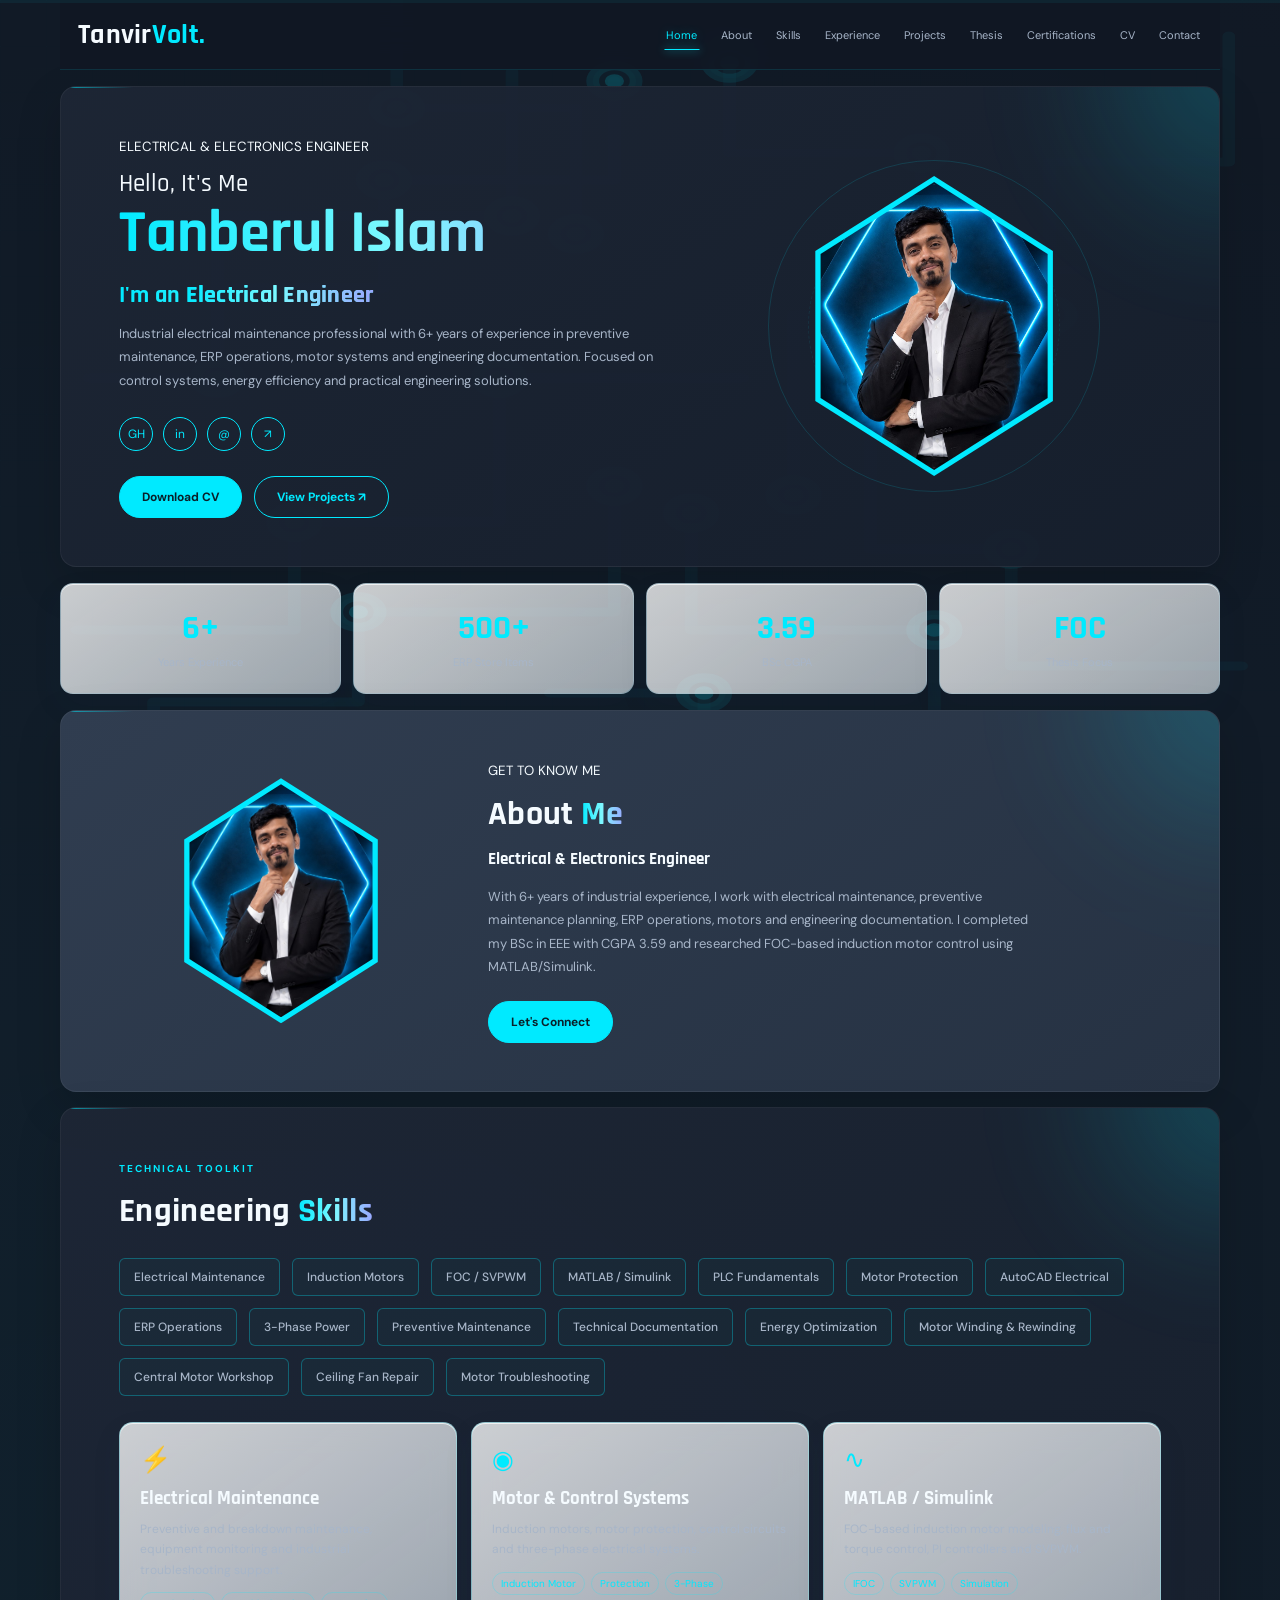
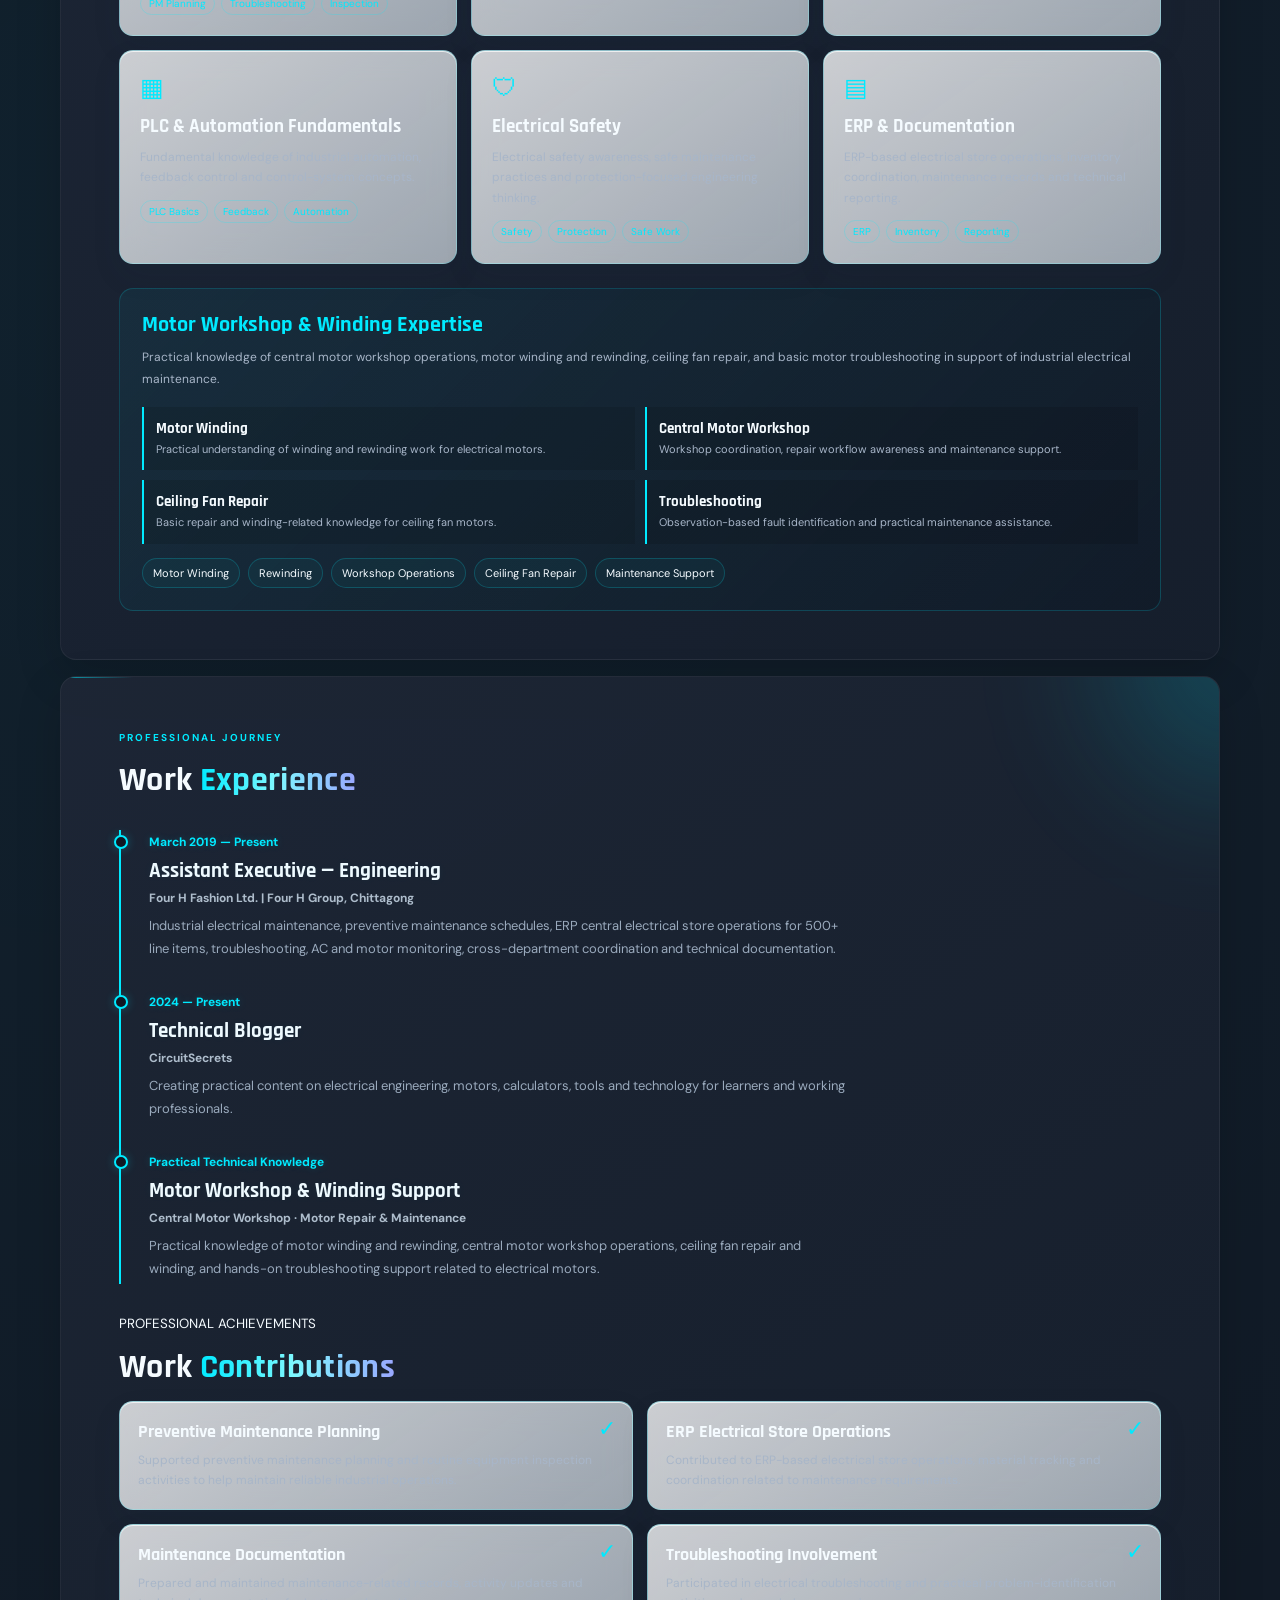
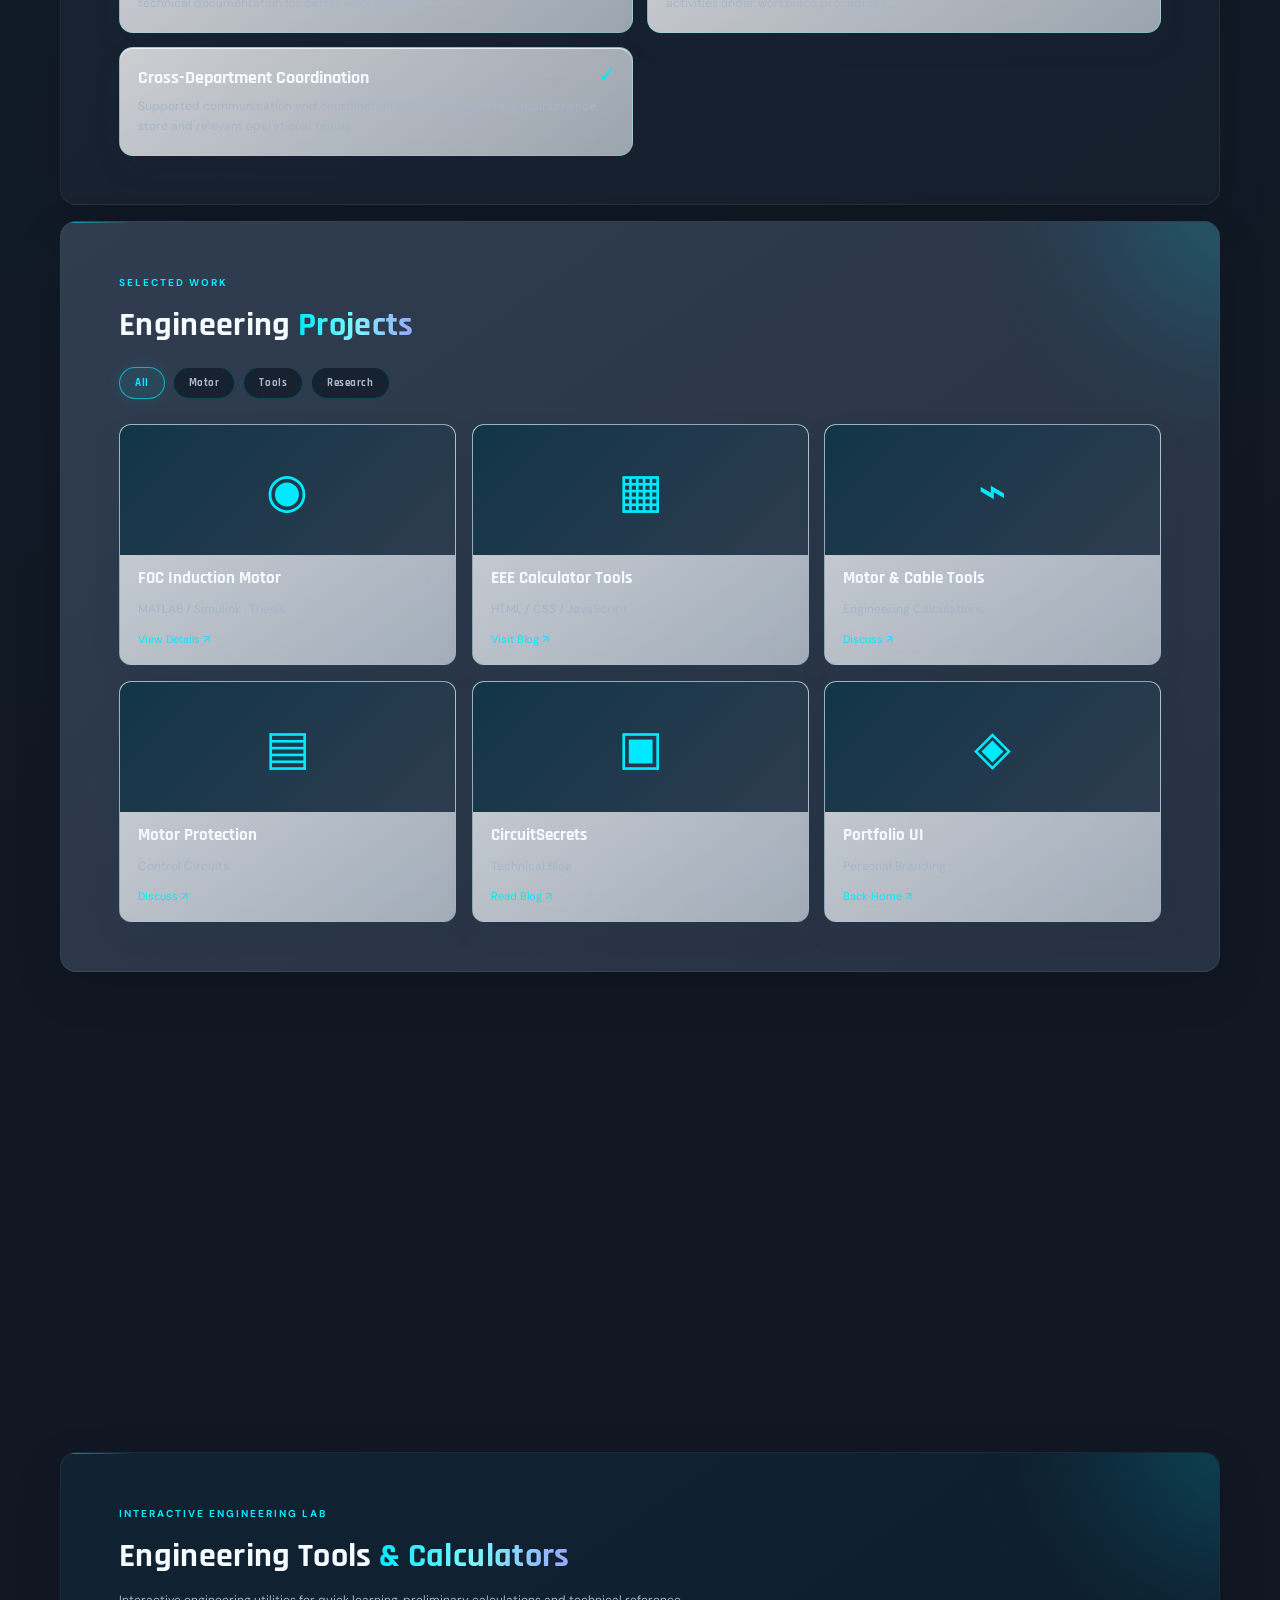
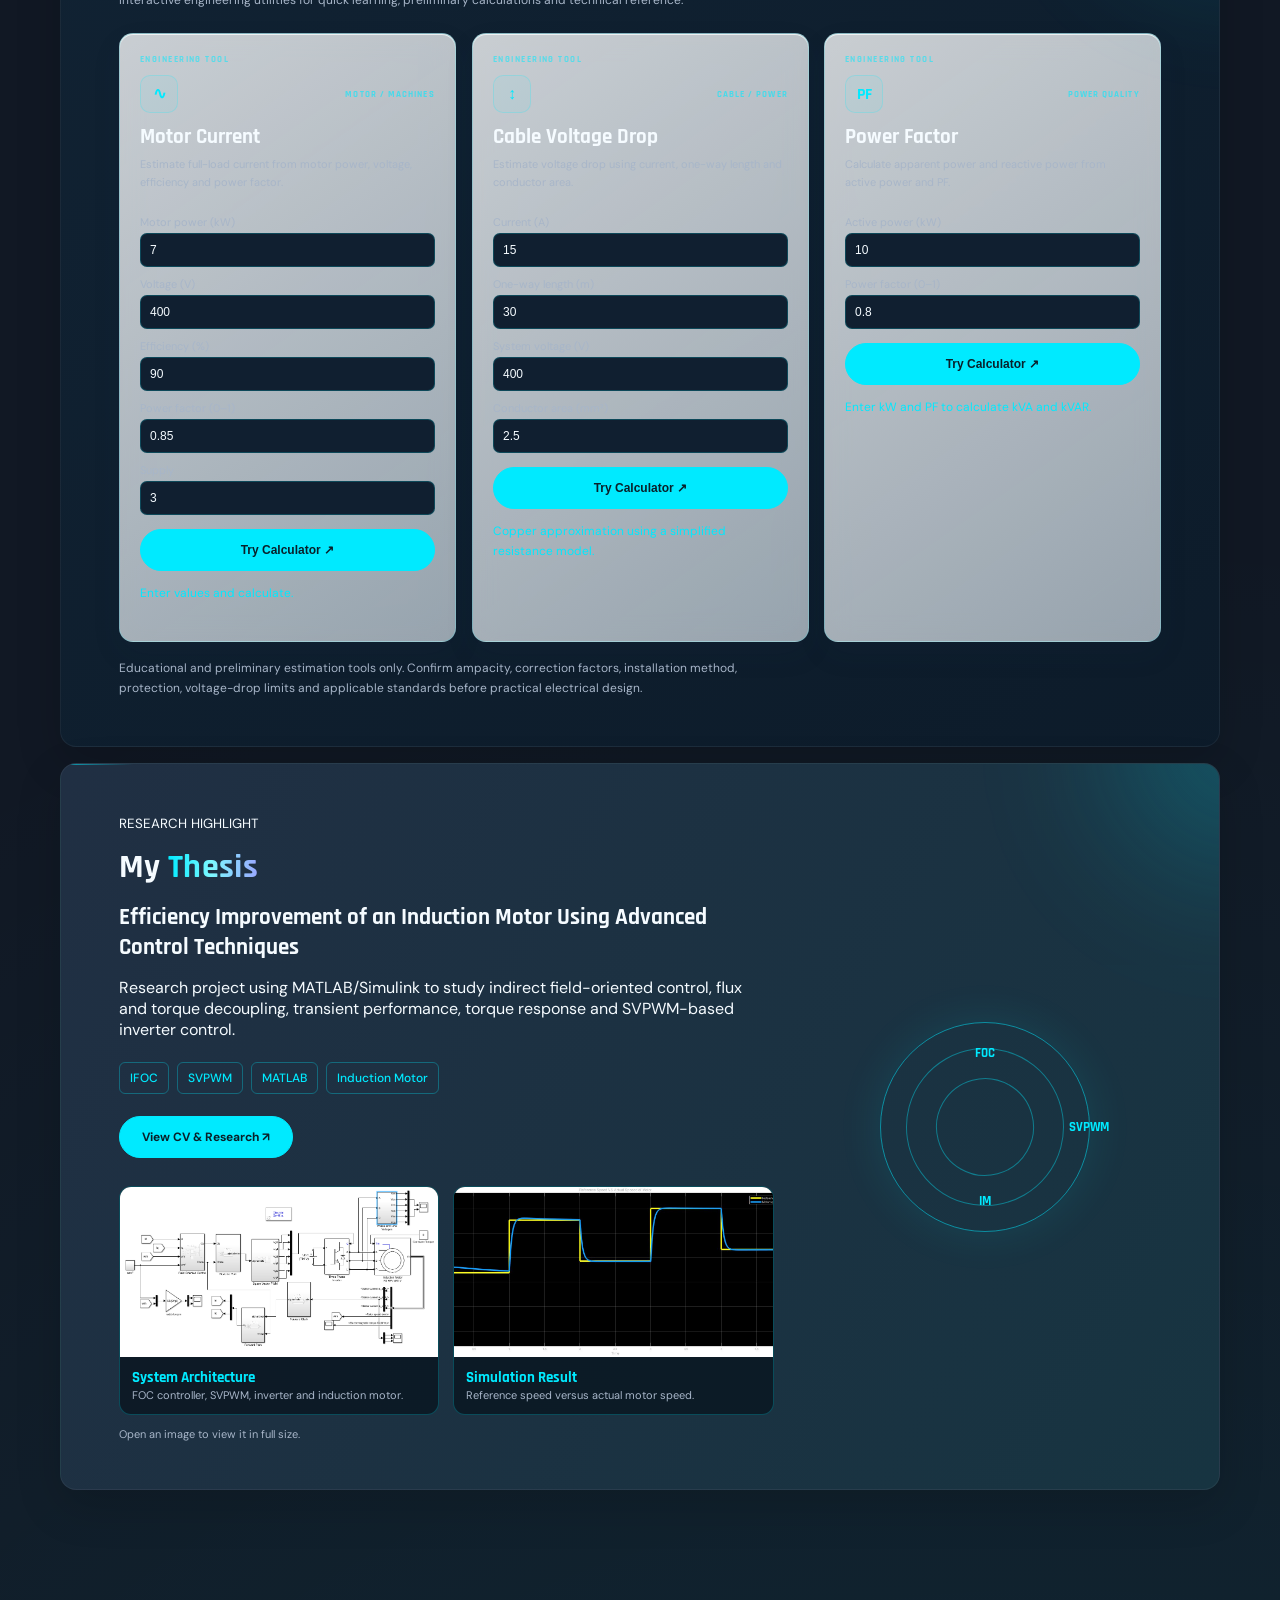
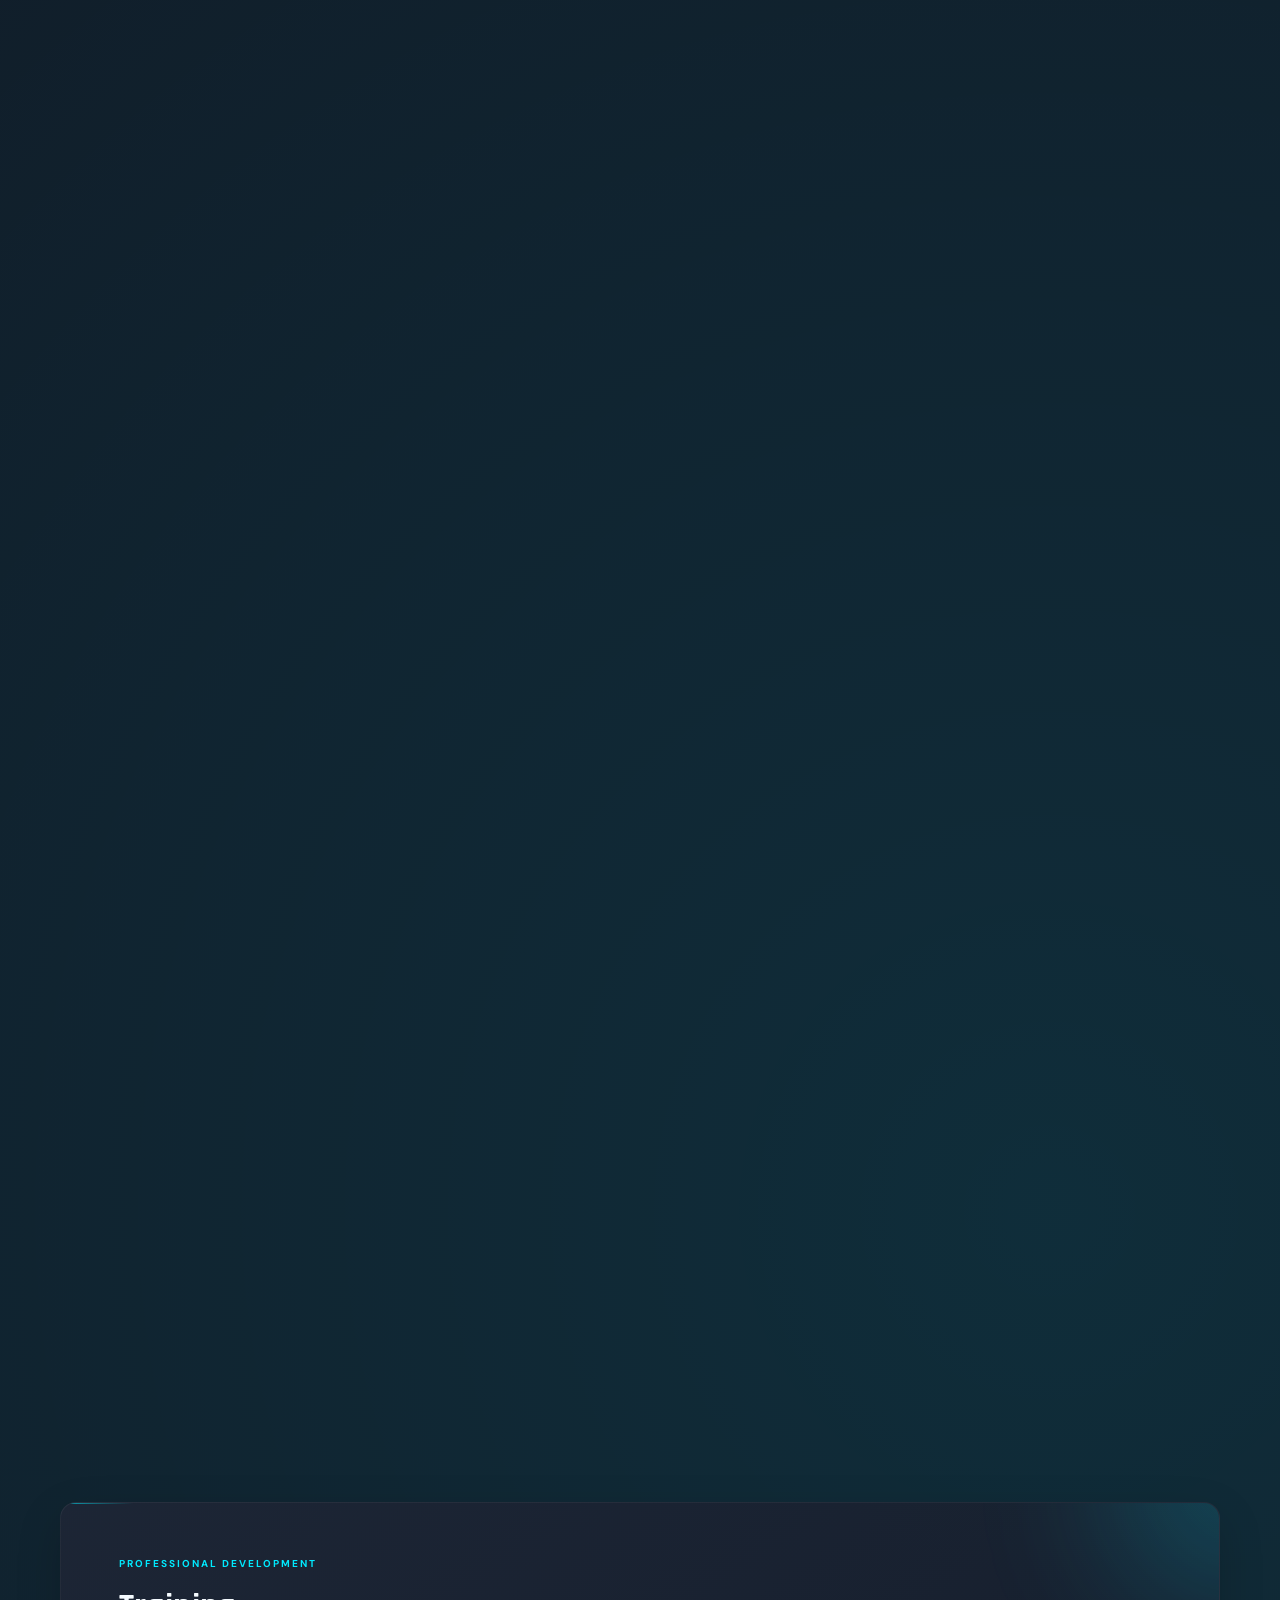
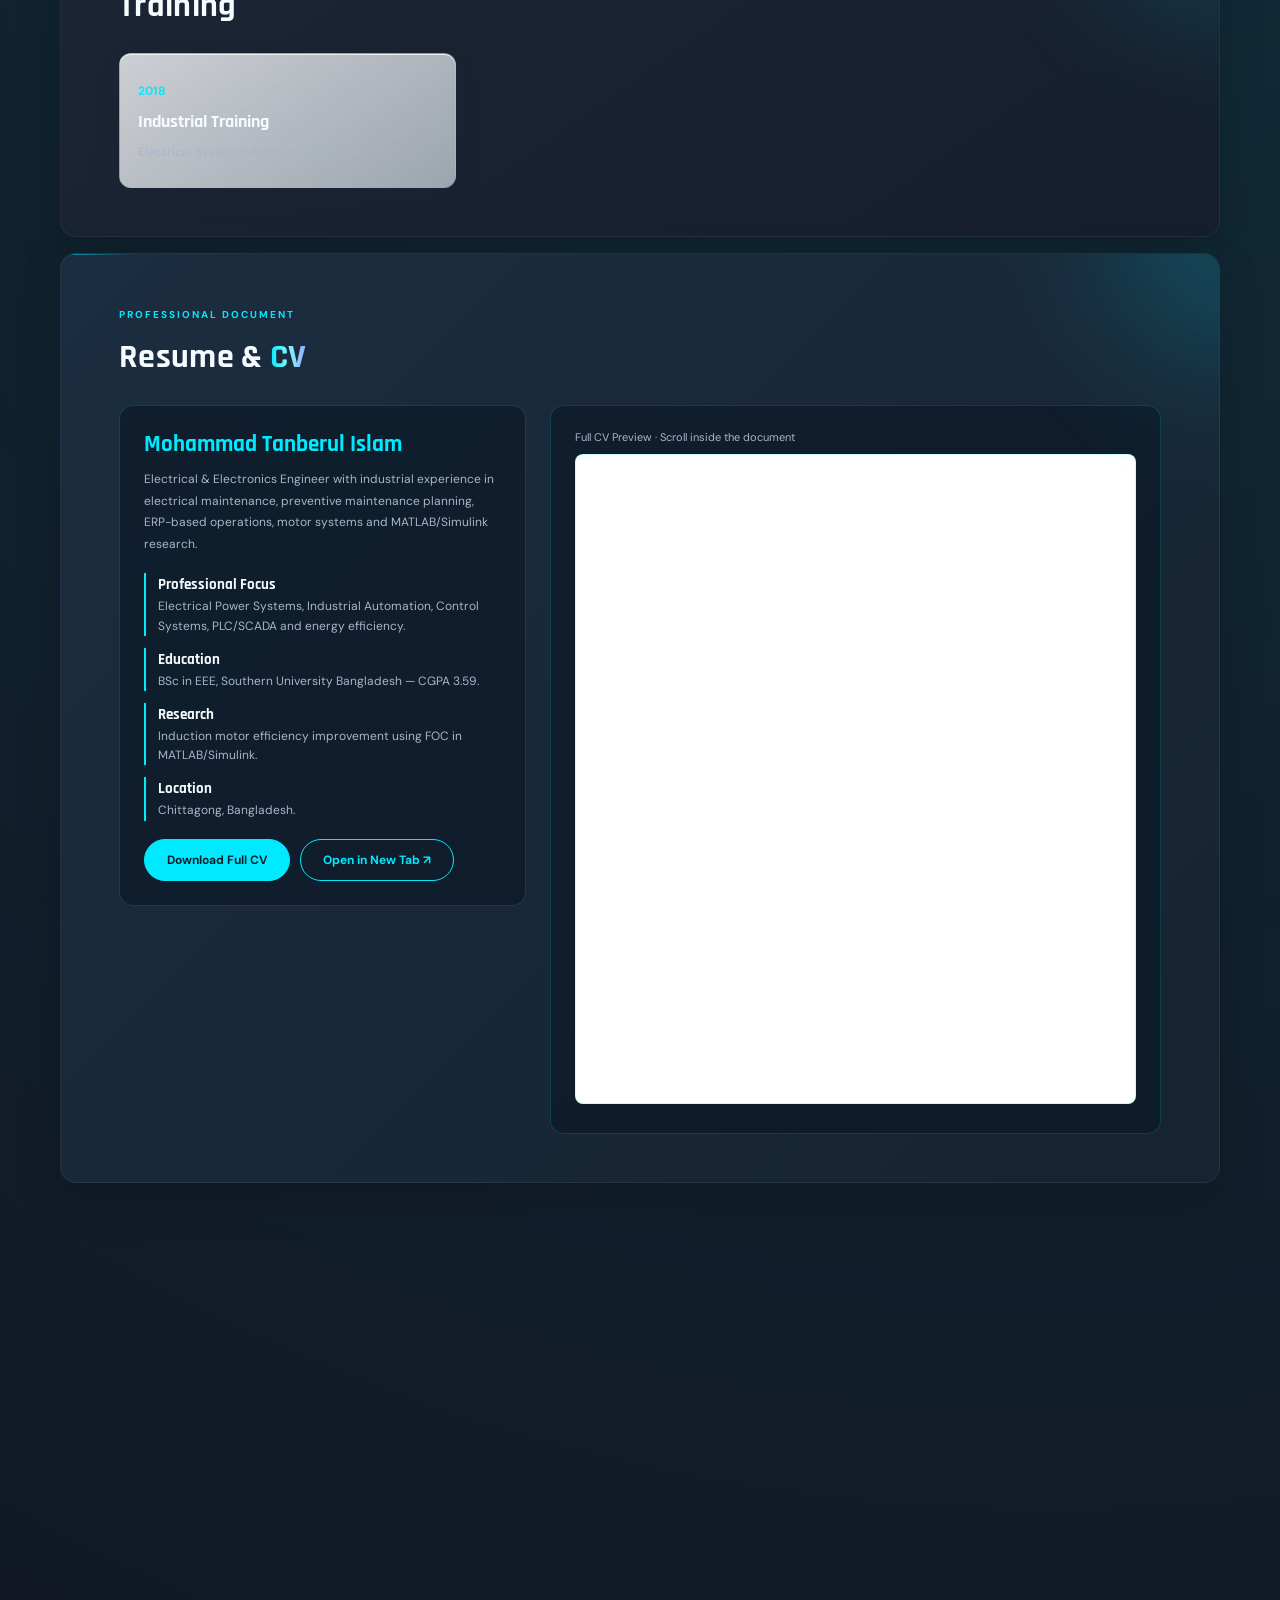
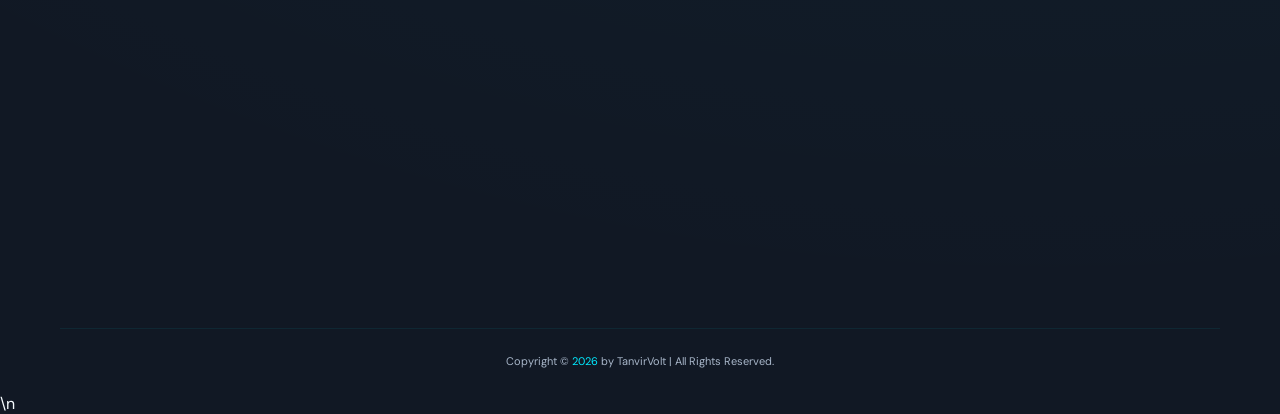
==== index.html @ 02b36f4e "SEO 2.0: add canonical, social metadata and structured data" ====
<!doctype html>
<html lang="en">
<head>
  <meta charset="UTF-8">
  <meta name="viewport" content="width=device-width, initial-scale=1">
  <meta name="color-scheme" content="dark light">
  <meta name="description" content="Portfolio of Mohammad Tanberul Islam, Electrical & Electronics Engineer specializing in industrial maintenance, motor control, MATLAB/Simulink and energy efficiency.">
  <meta name="robots" content="index, follow, max-image-preview:large">
  <link rel="canonical" href="https://tanvirvolt.github.io/">
  <meta property="og:url" content="https://tanvirvolt.github.io/">
  <meta property="og:type" content="website">
  <meta property="og:site_name" content="TanvirVolt">
  <meta property="og:image" content="https://tanvirvolt.github.io/profile.jpg">
  <meta property="og:image:alt" content="TanvirVolt — Electrical & Electronics Engineer">
  <meta name="twitter:card" content="summary_large_image">
  <meta name="twitter:title" content="Tanberul Islam | Electrical & Electronics Engineer">
  <meta name="twitter:description" content="Electrical & Electronics Engineer portfolio featuring industrial maintenance, motor control, MATLAB/Simulink, engineering projects and research.">
  <meta name="twitter:image" content="https://tanvirvolt.github.io/profile.jpg">
  <meta property="og:title" content="Tanberul Islam | Electrical Engineer">
  <meta property="og:description" content="Electrical & Electronics Engineer portfolio featuring industrial experience, engineering projects, thesis and CV.">
  <title>Tanberul Islam | Electrical & Electronics Engineer</title>
  <script type="application/ld+json">
  {
    "@context":"https://schema.org",
    "@graph":[
      {
        "@type":"Person",
        "@id":"https://tanvirvolt.github.io/#person",
        "name":"Mohammad Tanberul Islam",
        "url":"https://tanvirvolt.github.io/",
        "image":"https://tanvirvolt.github.io/profile.jpg",
        "jobTitle":"Electrical & Electronics Engineer",
        "description":"Electrical & Electronics Engineer specializing in industrial maintenance, motor systems, control systems, MATLAB/Simulink and energy efficiency.",
        "sameAs":[
          "https://github.com/tanvirvolt",
          "https://www.linkedin.com/in/tanber"
        ]
      },
      {
        "@type":"WebSite",
        "@id":"https://tanvirvolt.github.io/#website",
        "url":"https://tanvirvolt.github.io/",
        "name":"TanvirVolt",
        "description":"Electrical & Electronics Engineer portfolio featuring engineering projects, research, thesis and practical engineering tools.",
        "publisher":{"@id":"https://tanvirvolt.github.io/#person"}
      },
      {
        "@type":"ProfilePage",
        "@id":"https://tanvirvolt.github.io/#profile",
        "url":"https://tanvirvolt.github.io/",
        "name":"Tanberul Islam | Electrical & Electronics Engineer",
        "isPartOf":{"@id":"https://tanvirvolt.github.io/#website"},
        "mainEntity":{"@id":"https://tanvirvolt.github.io/#person"}
      }
    ]
  }
  </script>
  <link rel="stylesheet" href="style.css">
  <script>
    (() => {
      try {
        const saved = localStorage.getItem('tanvirvolt-theme');
        const theme = (saved === 'light' || saved === 'dark') ? saved : (matchMedia('(prefers-color-scheme: light)').matches ? 'light' : 'dark');
        document.documentElement.dataset.theme = theme;
      } catch (_) {}
    })();
  </script>
  <style>
    .cv-section{background:linear-gradient(135deg,#1b2d40,#162331)}
    .cv-layout{display:grid;grid-template-columns:.8fr 1.2fr;gap:24px;margin-top:26px;align-items:start}
    .cv-summary,.cv-viewer{background:rgba(10,22,35,.58);border:1px solid rgba(0,234,255,.18);border-radius:14px;padding:24px}
    .cv-summary h3{font:700 23px Rajdhani;color:var(--cyan);margin-bottom:10px}
    .cv-summary p{color:var(--muted);font-size:12px;line-height:1.8;margin-bottom:16px}
    .cv-points{display:grid;gap:12px;margin:18px 0}
    .cv-points div{border-left:2px solid var(--cyan);padding-left:12px;color:var(--muted);font-size:12px;line-height:1.6}
    .cv-points strong{display:block;color:var(--text);font-family:Rajdhani;font-size:15px}
    .cv-actions{display:flex;gap:10px;flex-wrap:wrap}
    .cv-viewer iframe{width:100%;height:650px;border:1px solid rgba(0,234,255,.22);border-radius:8px;background:#fff}
    .cv-viewer small{display:block;color:var(--muted);font-size:11px;margin-bottom:10px}
    .case-study-grid{display:grid;grid-template-columns:repeat(3,1fr);gap:14px;margin-top:24px}
    .case-study-grid article{background:var(--soft);border:1px solid rgba(0,234,255,.12);border-radius:12px;padding:20px}
    .case-study-grid strong{color:var(--cyan);font:700 17px Rajdhani}
    .case-study-grid p{font-size:12px;color:var(--muted);line-height:1.7;margin-top:8px}
    @media(max-width:800px){.cv-layout{grid-template-columns:1fr}.case-study-grid{grid-template-columns:1fr 1fr}.cv-viewer iframe{height:520px}}
    @media(max-width:560px){.case-study-grid{grid-template-columns:1fr}.cv-summary,.cv-viewer{padding:18px}.cv-viewer iframe{height:450px}}
  </style>
</head>
<body>
  <div class="shell">
    <header>
      <a class="logo" href="#home">Tanvir<span>Volt.</span></a>
      <button id="menu" type="button" aria-label="Open navigation" aria-controls="nav" aria-expanded="false">☰</button>
      <nav id="nav">
        <a href="#home">Home</a><a href="#about">About</a><a href="#skills">Skills</a><a href="#experience">Experience</a><a href="#projects">Projects</a><a href="#thesis">Thesis</a><a href="#certifications">Certifications</a><a href="#cv">CV</a><a href="#contact">Contact</a>
      </nav>
    </header>
    <main class="single-layout">
      <section id="home" class="panel hero reveal"><div><small>ELECTRICAL & ELECTRONICS ENGINEER</small><h1>Hello, It's Me<br><b>Tanberul <i>Islam</i></b></h1><h2>I'm an <span>Electrical Engineer</span></h2><p>Industrial electrical maintenance professional with 6+ years of experience in preventive maintenance, ERP operations, motor systems and engineering documentation. Focused on control systems, energy efficiency and practical engineering solutions.</p><div class="social"><a href="https://github.com/tanvirvolt" aria-label="GitHub">GH</a><a href="https://www.linkedin.com/in/tanber" aria-label="LinkedIn">in</a><a href="mailto:mohammadtanberulislam@gmail.com" aria-label="Email">@</a><a href="https://circuitsecrets.blogspot.com" aria-label="Technical blog">↗</a></div><div class="hero-actions"><a class="btn" href="Tanberul_Islam_CV.pdf" download>Download CV</a><a class="btn ghost" href="#projects">View Projects ↗</a></div></div><div class="visual"><div class="hex"><img src="profile.jpg" alt="Mohammad Tanberul Islam in a black suit with cyan neon background"></div></div></section>
      <section id="stats" class="stats-grid reveal"><article><strong>6+</strong><span>Years Experience</span></article><article><strong>500+</strong><span>ERP Store Items</span></article><article><strong>3.59</strong><span>BSc CGPA</span></article><article><strong>FOC</strong><span>Thesis Focus</span></article></section>
      <section id="about" class="panel about reveal from-left"><div class="hex small"><img src="profile.jpg" alt="Tanberul Islam portrait"></div><div><small>GET TO KNOW ME</small><h2>About <span>Me</span></h2><h3>Electrical & Electronics Engineer</h3><p>With 6+ years of industrial experience, I work with electrical maintenance, preventive maintenance planning, ERP operations, motors and engineering documentation. I completed my BSc in EEE with CGPA 3.59 and researched FOC-based induction motor control using MATLAB/Simulink.</p><a class="btn" href="#contact">Let's Connect</a></div></section>
      <section id="skills" class="panel reveal from-right"><small>TECHNICAL TOOLKIT</small><h2>Engineering <span>Skills</span></h2><div class="chips"><b>Electrical Maintenance</b><b>Induction Motors</b><b>FOC / SVPWM</b><b>MATLAB / Simulink</b><b>PLC Fundamentals</b><b>Motor Protection</b><b>AutoCAD Electrical</b><b>ERP Operations</b><b>3-Phase Power</b><b>Preventive Maintenance</b><b>Technical Documentation</b><b>Energy Optimization</b></div></section>
      <section id="experience" class="panel reveal"><small>PROFESSIONAL JOURNEY</small><h2>Work <span>Experience</span></h2><div class="timeline"><article><span>March 2019 — Present</span><h3>Assistant Executive — Engineering</h3><h4>Four H Fashion Ltd. | Four H Group, Chittagong</h4><p>Industrial electrical maintenance, preventive maintenance schedules, ERP central electrical store operations for 500+ line items, troubleshooting, AC and motor monitoring, cross-department coordination and technical documentation.</p></article><article><span>2024 — Present</span><h3>Technical Blogger</h3><h4>CircuitSecrets</h4><p>Creating practical content on electrical engineering, motors, calculators, tools and technology for learners and working professionals.</p></article></div></section>
      <section id="projects" class="panel projects reveal"><small>SELECTED WORK</small><h2>Engineering <span>Projects</span></h2><div class="projects-grid"><article><div>◉</div><h3>FOC Induction Motor</h3><p>MATLAB / Simulink · Thesis</p><a href="#thesis">View Details ↗</a></article><article><div>▦</div><h3>EEE Calculator Tools</h3><p>HTML / CSS / JavaScript</p><a href="https://circuitsecrets.blogspot.com" target="_blank" rel="noopener">Visit Blog ↗</a></article><article><div>⌁</div><h3>Motor & Cable Tools</h3><p>Engineering Calculations</p><a href="#contact">Discuss ↗</a></article><article><div>▤</div><h3>Motor Protection</h3><p>Control Circuits</p><a href="#contact">Discuss ↗</a></article><article><div>▣</div><h3>CircuitSecrets</h3><p>Technical Blog</p><a href="https://circuitsecrets.blogspot.com" target="_blank" rel="noopener">Read Blog ↗</a></article><article><div>◈</div><h3>Portfolio UI</h3><p>Personal Branding</p><a href="#home">Back Home ↗</a></article></div></section>
      <section id="thesis" class="panel thesis reveal from-left"><div class="thesis-copy"><small>RESEARCH HIGHLIGHT</small><h2>My <span>Thesis</span></h2><h3>Efficiency Improvement of an Induction Motor Using Advanced Control Techniques</h3><p>Research project using MATLAB/Simulink to study indirect field-oriented control, flux and torque decoupling, transient performance, torque response and SVPWM-based inverter control.</p><div class="thesis-tags"><span>IFOC</span><span>SVPWM</span><span>MATLAB</span><span>Induction Motor</span></div><a class="btn" href="#cv">View CV & Research ↗</a></div><div class="thesis-visual"><div class="orbit"><span>FOC</span><span>SVPWM</span><span>IM</span></div></div></section>
      <section id="case-studies" class="panel reveal"><small>ENGINEERING APPROACH</small><h2>Case <span>Studies</span></h2><div class="case-study-grid"><article><strong>Problem</strong><p>Identify an engineering challenge, operating condition or research objective.</p></article><article><strong>Methodology</strong><p>Explain the tools, calculations, simulation model, troubleshooting or maintenance approach used.</p></article><article><strong>Outcome</strong><p>Present verified observations, lessons learned and practical engineering implications.</p></article></div></section>
      <section id="education" class="panel reveal"><small>ACADEMIC BACKGROUND</small><h2>Education</h2><div class="education-grid"><article><span>2025</span><h3>BSc in Electrical & Electronics Engineering</h3><p>Southern University Bangladesh · CGPA 3.59</p></article><article><span>2018</span><h3>Diploma in Electrical Engineering</h3><p>Chittagong Polytechnic Institute · CGPA 3.06</p></article></div></section>
      <section id="certifications" class="panel reveal"><small>PROFESSIONAL CREDENTIALS</small><h2>Certifications <span>& Licenses</span></h2><div class="education-grid certification-grid"><article><span>2018</span><h3>City & Guilds London Level 2</h3><p>BKTTC · Electrical & Electronics Engineering</p></article><article><span>2016</span><h3>RAC Level 1</h3><p>Refrigeration & Air Conditioning</p></article></div></section>
      <section id="training" class="panel reveal"><small>PROFESSIONAL DEVELOPMENT</small><h2>Training</h2><div class="education-grid"><article><span>2018</span><h3>Industrial Training</h3><p>Electrical Systems · Eastern Cables Ltd.</p></article></div></section>
      <section id="cv" class="panel cv-section reveal"><small>PROFESSIONAL DOCUMENT</small><h2>Resume & <span>CV</span></h2><div class="cv-layout"><div class="cv-summary"><h3>Mohammad Tanberul Islam</h3><p>Electrical & Electronics Engineer with industrial experience in electrical maintenance, preventive maintenance planning, ERP-based operations, motor systems and MATLAB/Simulink research.</p><div class="cv-points"><div><strong>Professional Focus</strong>Electrical Power Systems, Industrial Automation, Control Systems, PLC/SCADA and energy efficiency.</div><div><strong>Education</strong>BSc in EEE, Southern University Bangladesh — CGPA 3.59.</div><div><strong>Research</strong>Induction motor efficiency improvement using FOC in MATLAB/Simulink.</div><div><strong>Location</strong>Chittagong, Bangladesh.</div></div><div class="cv-actions"><a class="btn cv-download" href="Tanberul_Islam_CV.pdf" download>Download Full CV</a><a class="btn ghost cv-open" href="Tanberul_Islam_CV.pdf" target="_blank" rel="noopener">Open in New Tab ↗</a></div></div><div class="cv-viewer"><small>Full CV Preview · Scroll inside the document</small><iframe src="Tanberul_Islam_CV.pdf#view=FitH" title="Full CV preview"></iframe></div></div></section>
      <section id="contact" class="panel contact reveal"><small>LET'S CONNECT</small><h2>Contact <span>Me!</span></h2><p class="contact-intro">Have an engineering project, collaboration idea or professional opportunity? Send me a message.</p><div class="contact-cards"><a href="mailto:mohammadtanberulislam@gmail.com">✉ <span>mohammadtanberulislam@gmail.com</span></a><a href="tel:+8801850003251">☎ <span>+880 1850-003251</span></a><a href="https://www.linkedin.com/in/tanber" target="_blank" rel="noopener">in <span>LinkedIn Profile</span></a><a href="https://circuitsecrets.blogspot.com" target="_blank" rel="noopener">↗ <span>CircuitSecrets Blog</span></a></div><form id="form"><div><input name="name" required placeholder="Full Name"><input name="email" required type="email" placeholder="Email Address"></div><div><input name="phone" placeholder="Phone Number"><input name="subject" required placeholder="Subject"></div><textarea name="message" required placeholder="Your Message"></textarea><button class="btn">Send Message ↗</button></form></section>
    </main>
    <footer>Copyright © <span id="year"></span> by TanvirVolt | All Rights Reserved.</footer>
  </div>
  <script src="script.js"></script>
  <script src="eee-tools.js"></script>
  <script src="circuit-trace.js"></script>\n  <script src="stats-animation.js"></script>
  <script src="project-filter.js"></script>
  <script src="scroll-navigation.js"></script>
  <script src="blog-feed.js"></script>
  <script src="enhancements.js"></script>
  <script src="motor-workshop.js"></script>
  <script src="contact-form.js"></script>
</body>
</html>
---- style.css ----
@import url('https://fonts.googleapis.com/css2?family=DM+Sans:wght@400;500;600;700&family=Rajdhani:wght@500;600;700&display=swap');
:root{--bg:#111824;--card:#1d2635;--soft:#2d384a;--text:#f5fbff;--muted:#a8b6c9;--cyan:#00eaff;--glow:rgba(0,234,255,.28)}*{box-sizing:border-box;margin:0;padding:0}html{scroll-behavior:smooth;scroll-padding-top:90px}body{background:radial-gradient(circle at 80% 80%,rgba(0,234,255,.14),transparent 30%),var(--bg);color:var(--text);font-family:'DM Sans',sans-serif;overflow-x:hidden}body:before{content:'';position:fixed;inset:0;z-index:-1;opacity:.25;background-image:linear-gradient(rgba(0,234,255,.04) 1px,transparent 1px),linear-gradient(90deg,rgba(0,234,255,.04) 1px,transparent 1px);background-size:42px 42px}a{text-decoration:none;color:inherit}.shell{width:min(1160px,92%);margin:auto}header{height:72px;display:flex;align-items:center;justify-content:space-between;position:sticky;top:0;z-index:100;background:rgba(17,24,36,.9);backdrop-filter:blur(16px);border-bottom:1px solid rgba(0,234,255,.12)}.logo{font:700 28px Rajdhani}.logo span,h1 i,h2 span{color:var(--cyan);font-style:normal}nav{display:flex;gap:20px;font-size:11px}nav a{color:var(--muted);transition:.25s}nav a:hover{color:var(--cyan)}#menu{display:none;background:none;border:0;color:white;font-size:24px}.single-layout{display:flex;flex-direction:column;gap:18px;padding:18px 0}.panel{background:linear-gradient(145deg,rgba(29,38,53,.98),rgba(22,31,45,.98));border:1px solid rgba(255,255,255,.05);border-radius:16px;padding:54px 64px;box-shadow:0 18px 55px rgba(0,0,0,.18);position:relative;overflow:hidden}.panel:after{content:'';position:absolute;width:260px;height:260px;right:-150px;top:-150px;border-radius:50%;background:var(--glow);filter:blur(75px);pointer-events:none}.panel>small{color:var(--cyan);font-size:10px;letter-spacing:2px;font-weight:700}.hero{min-height:500px;display:grid;grid-template-columns:1fr .8fr;align-items:center;gap:20px}.hero h1{font:500 25px Rajdhani;line-height:1.15;margin:18px 0 10px}.hero h1 b{display:block;font-size:60px;font-weight:700}.hero h2,h2{font:700 34px Rajdhani;margin:12px 0}.hero h2{font-size:24px}.hero p,.about p,.timeline p,.education-grid p,.contact-intro{max-width:560px;color:var(--muted);font-size:13px;line-height:1.8}.social{display:flex;gap:10px;margin:25px 0}.social a{width:34px;height:34px;border:1px solid var(--cyan);border-radius:50%;display:grid;place-items:center;color:var(--cyan);font-size:12px;transition:.3s}.social a:hover{background:var(--cyan);color:#10202a;box-shadow:0 0 25px var(--glow);transform:translateY(-4px)}.hero-actions{display:flex;gap:12px;flex-wrap:wrap}.btn{display:inline-block;background:var(--cyan);color:#09202a;padding:12px 22px;border:1px solid var(--cyan);border-radius:25px;font-size:12px;font-weight:700;cursor:pointer;transition:.3s}.btn:hover{transform:translateY(-4px);box-shadow:0 0 28px var(--glow)}.btn.ghost{background:transparent;color:var(--cyan)}.visual{display:grid;place-items:center}.hex{width:270px;height:300px;padding:6px;background:var(--cyan);clip-path:polygon(50% 0,94% 25%,94% 75%,50% 100%,6% 75%,6% 25%);filter:drop-shadow(0 0 24px rgba(0,234,255,.65));animation:float 5s ease-in-out infinite}.hex img{width:100%;height:100%;object-fit:cover;object-position:top;clip-path:inherit}.stats-grid{display:grid;grid-template-columns:repeat(4,1fr);gap:14px}.stats-grid article{background:linear-gradient(145deg,#263346,#1d2838);border:1px solid rgba(0,234,255,.16);border-radius:13px;padding:25px 12px;text-align:center;transition:.3s}.stats-grid article:hover{transform:translateY(-7px);box-shadow:0 0 24px rgba(0,234,255,.12)}.stats-grid strong{display:block;color:var(--cyan);font:700 34px Rajdhani}.stats-grid span{color:var(--muted);font-size:11px}.about{display:grid;grid-template-columns:.65fr 1.35fr;align-items:center;gap:45px;background:linear-gradient(145deg,#303d50,#263243)}.hex.small{width:220px;height:245px;margin:auto}.about h3{font:700 17px Rajdhani;margin:8px 0 15px}.about .btn{margin-top:22px}.services,.projects-grid,.education-grid{display:grid;grid-template-columns:repeat(3,1fr);gap:16px;margin-top:25px}.services article,.projects-grid article,.education-grid article{background:var(--soft);padding:25px 18px;border-radius:12px;text-align:center;transition:.35s}.services article:hover,.projects-grid article:hover,.education-grid article:hover{transform:translateY(-9px);box-shadow:0 14px 30px rgba(0,0,0,.25),0 0 20px rgba(0,234,255,.08)}.services strong{font-size:32px;color:var(--cyan)}.services h3,.projects-grid h3,.education-grid h3{font:700 17px Rajdhani;margin:10px 0}.services p,.projects-grid p{font-size:12px;color:var(--muted);line-height:1.7}.chips{display:flex;flex-wrap:wrap;gap:12px;margin-top:25px}.chips b,.thesis-tags span{font-size:12px;font-weight:500;color:var(--muted);border:1px solid rgba(0,234,255,.3);padding:10px 14px;border-radius:6px;transition:.3s}.chips b:hover{background:var(--cyan);color:#09202a;transform:translateY(-4px)}.timeline{border-left:2px solid var(--cyan);margin-top:28px;padding-left:28px}.timeline article{margin-bottom:25px}.timeline span,.education-grid span{color:var(--cyan);font-size:12px;font-weight:700}.timeline h3{font:700 21px Rajdhani;margin:6px 0}.timeline h4{font-size:12px;color:var(--muted);margin-bottom:8px}.projects{background:linear-gradient(145deg,#303d50,#263243)}.projects-grid article{text-align:left;padding:0;overflow:hidden}.projects-grid article>div{height:130px;display:grid;place-items:center;background:linear-gradient(135deg,#123548,#2e3d4f);font-size:48px;color:var(--cyan)}.projects-grid h3,.projects-grid p,.projects-grid a{margin-left:18px}.projects-grid h3{margin-top:12px}.projects-grid p{margin-bottom:8px}.projects-grid a{display:inline-block;color:var(--cyan);font-size:11px;margin-bottom:18px}.thesis{display:grid;grid-template-columns:1.3fr .7fr;align-items:center;gap:35px;background:linear-gradient(120deg,#202f43,#173441)}.thesis h3{font:700 23px Rajdhani;line-height:1.3;margin:14px 0}.thesis-tags{display:flex;flex-wrap:wrap;gap:8px;margin:22px 0}.thesis-tags span{padding:7px 10px;color:var(--cyan)}.thesis-visual{display:grid;place-items:center}.orbit{width:210px;height:210px;border:1px solid rgba(0,234,255,.5);border-radius:50%;display:grid;place-items:center;position:relative;box-shadow:0 0 45px rgba(0,234,255,.1)}.orbit:before,.orbit:after{content:'';position:absolute;border:1px solid rgba(0,234,255,.4);border-radius:50%;inset:25px;transform:rotate(60deg)}.orbit:after{inset:55px;transform:rotate(-60deg)}.orbit span{position:absolute;color:var(--cyan);font:700 13px Rajdhani}.orbit span:nth-child(1){top:22px}.orbit span:nth-child(2){right:-20px}.orbit span:nth-child(3){bottom:22px}.education-grid{grid-template-columns:repeat(3,1fr)}.education-grid article{text-align:left}.education-grid h3{font-size:18px}.education-grid p{font-size:12px;line-height:1.6}.contact-intro{margin:8px 0 22px}.contact-cards{display:grid;grid-template-columns:1fr 1fr;gap:10px;margin:20px 0 25px}.contact-cards a{padding:14px;background:var(--soft);border-radius:8px;color:var(--cyan);font-size:15px;transition:.25s}.contact-cards a:hover{transform:translateY(-3px);box-shadow:0 0 18px rgba(0,234,255,.12)}.contact-cards span{color:var(--muted);font-size:11px;margin-left:8px}.contact form{display:flex;flex-direction:column;gap:12px}.contact form>div{display:grid;grid-template-columns:1fr 1fr;gap:12px}input,textarea{width:100%;padding:13px;background:#293343;color:white;border:1px solid rgba(255,255,255,.07);border-radius:7px;font-size:12px}input:focus,textarea:focus{outline:none;border-color:var(--cyan);box-shadow:0 0 15px rgba(0,234,255,.12)}textarea{min-height:130px;resize:vertical}.contact button{align-self:flex-start}footer{text-align:center;padding:25px 0;color:var(--muted);font-size:11px}footer span{color:var(--cyan)}.reveal{opacity:1;transform:none}.reveal.show{opacity:1;transform:none}@keyframes float{0%,100%{transform:translateY(0)}50%{transform:translateY(-12px)}}@media(max-width:800px){.panel{padding:38px 28px}.hero,.thesis{grid-template-columns:1fr;text-align:center;gap:35px}.hero p,.thesis p{margin:auto}.social{justify-content:center}.hero-actions{justify-content:center}.hero h1 b{font-size:48px}.about{grid-template-columns:1fr;text-align:center}.about p{margin:auto}.services,.projects-grid,.education-grid{grid-template-columns:1fr 1fr}.thesis-tags{justify-content:center}.contact-cards{grid-template-columns:1fr}}@media(max-width:560px){.shell{width:94%}header{height:64px}#menu{display:block}nav{display:none;position:absolute;top:64px;left:0;right:0;background:var(--card);padding:20px;flex-direction:column;text-align:center}nav.open{display:flex}.panel{padding:32px 20px;border-radius:12px}.hero h1{font-size:21px}.hero h1 b{font-size:40px}.hero h2,h2{font-size:29px}.hex{width:220px;height:245px}.stats-grid{grid-template-columns:1fr 1fr}.services,.projects-grid,.education-grid{grid-template-columns:1fr}.contact form>div{grid-template-columns:1fr}.timeline{padding-left:18px}.orbit{width:180px;height:180px}}@media(prefers-reduced-motion:reduce){*{animation:none!important;transition:none!important}.reveal{opacity:1;transform:none}}

/* Scroll progress + active navigation */
#scroll-progress{
  position:fixed;
  top:0;
  left:0;
  width:100%;
  height:3px;
  z-index:9999;
  pointer-events:none;
  background:rgba(0,234,255,.06);
}
#scroll-progress span{
  display:block;
  width:100%;
  height:100%;
  transform:scaleX(0);
  transform-origin:left center;
  background:linear-gradient(90deg,var(--cyan),#7df8ff);
  box-shadow:0 0 12px rgba(0,234,255,.75);
  will-change:transform;
}
nav a.is-active{
  color:var(--cyan);
  text-shadow:0 0 12px rgba(0,234,255,.32);
}
@media(prefers-reduced-motion:reduce){
  #scroll-progress span{transition:none}
}


/* Mobile CV UX */
@media(max-width:767px){
  .cv-viewer{display:none}
  .cv-open{display:none}
  .cv-layout{grid-template-columns:1fr}
}

/* Premium scroll motion */
.reveal{
  opacity:0;
  transform:translate3d(0,28px,0);
  transition:opacity .75s cubic-bezier(.22,1,.36,1) var(--reveal-delay,0ms),
             transform .75s cubic-bezier(.22,1,.36,1) var(--reveal-delay,0ms);
  will-change:opacity,transform;
}
.reveal.from-left{transform:translate3d(-28px,0,0)}
.reveal.from-right{transform:translate3d(28px,0,0)}
.reveal.show{opacity:1;transform:translate3d(0,0,0)}
.motion-card{
  opacity:0;
  transform:translate3d(0,18px,0);
  transition:opacity .55s ease var(--card-delay,0ms),
             transform .55s cubic-bezier(.22,1,.36,1) var(--card-delay,0ms);
}
.reveal.show .motion-card,
.motion-card.is-visible{opacity:1;transform:translate3d(0,0,0)}
.hero .visual{transform:translate3d(0,var(--hero-parallax,0px),0);will-change:transform}
@media(max-width:560px){
  .reveal{transform:translate3d(0,18px,0)}
  .reveal.from-left,.reveal.from-right{transform:translate3d(0,18px,0)}
}
@media(prefers-reduced-motion:reduce){
  .reveal,.motion-card,.hero .visual{opacity:1;transform:none!important;transition:none!important}
}


/* Tighten the dynamically-injected Technical Blog section */
.single-layout > .projects + #latest-blog-posts,
.single-layout > #latest-blog-posts{
  margin-top:-18px;
  padding-top:30px;
}
@media(max-width:800px){
  .single-layout > .projects + #latest-blog-posts,
  .single-layout > #latest-blog-posts{
    padding-top:26px;
  }
}
@media(max-width:560px){
  .single-layout > .projects + #latest-blog-posts,
  .single-layout > #latest-blog-posts{
    padding-top:24px;
  }
}

/* Premium navigation, gradient typography and hover tilt */
header{transition:background .3s ease,box-shadow .3s ease,border-color .3s ease}
header.nav-scrolled{background:rgba(12,20,32,.72);backdrop-filter:blur(20px) saturate(150%);-webkit-backdrop-filter:blur(20px) saturate(150%);border-bottom-color:rgba(0,234,255,.24);box-shadow:0 10px 35px rgba(0,0,0,.16)}
.hero h1 b,.hero h2,h2 span{background:linear-gradient(90deg,var(--cyan),#7df8ff 48%,#9aa7ff);-webkit-background-clip:text;background-clip:text;-webkit-text-fill-color:transparent;color:transparent}
.tilt-card{transform-style:preserve-3d;will-change:transform;transition:transform .18s ease,box-shadow .25s ease}
.tilt-card:hover{box-shadow:0 18px 38px rgba(0,234,255,.12)}
@media(max-width:800px){.tilt-card{transform:none!important}}
@media(prefers-reduced-motion:reduce){header{transition:none}.tilt-card{transform:none!important}}


/* === Premium engineering UI refinement === */
:root{
  --cyan-soft:rgba(0,234,255,.08);
  --cyan-border:rgba(0,234,255,.18);
  --surface-2:rgba(7,18,29,.58);
  --ease-out:cubic-bezier(.22,1,.36,1);
}
html{scroll-padding-top:86px}
body{
  min-width:320px;
  background:
    radial-gradient(circle at 12% 18%,rgba(0,234,255,.045),transparent 28%),
    radial-gradient(circle at 82% 76%,rgba(0,234,255,.10),transparent 30%),
    var(--bg);
}
body:before{opacity:.18;background-size:46px 46px}
header{height:70px;padding:0 18px}
.logo{letter-spacing:.01em}
nav{align-items:center}
nav a{position:relative;padding:9px 2px}
nav a:after{
  content:'';
  position:absolute;left:50%;bottom:1px;width:0;height:1px;
  background:var(--cyan);box-shadow:0 0 8px var(--cyan);
  transform:translateX(-50%);
  transition:width .28s var(--ease-out);
}
nav a:hover:after,nav a.is-active:after{width:100%}
.single-layout{gap:16px;padding:16px 0 22px}
.panel{
  padding:48px 58px;
  border-color:rgba(255,255,255,.055);
  box-shadow:0 16px 46px rgba(0,0,0,.16);
}
.panel:before{
  content:'';
  position:absolute;left:0;top:0;width:72px;height:1px;
  background:linear-gradient(90deg,var(--cyan),transparent);
  opacity:.65;
}
.panel:after{opacity:.7}
h2{letter-spacing:.01em}
.hero{min-height:470px}
.hero h1{margin-top:14px}
.hero p{max-width:610px}
.hero .visual{padding:8px}
.hex{box-shadow:0 0 0 1px rgba(0,234,255,.16)}
.social a,.btn,.contact-cards a,.projects-grid article,.education-grid article,.stats-grid article,.eee-tool-card,.latest-blog-card,.expertise-card,.achievement-card{
  will-change:transform;
}
.btn{
  min-height:42px;
  display:inline-flex;
  align-items:center;
  justify-content:center;
  gap:6px;
  transition:transform .25s var(--ease-out),box-shadow .25s ease,background .25s ease,color .25s ease;
}
.btn:active{transform:translateY(0) scale(.98)!important}
.btn:focus-visible{outline:2px solid var(--cyan);outline-offset:4px}
.stats-grid{gap:12px}
.stats-grid article{padding:22px 12px}
.services article,.projects-grid article,.education-grid article{
  border:1px solid rgba(0,234,255,.07);
}
.projects-grid article,.education-grid article,.stats-grid article,.contact-cards a{
  transition:transform .3s var(--ease-out),border-color .3s ease,box-shadow .3s ease,background .3s ease;
}
.projects-grid article:hover,.education-grid article:hover,.stats-grid article:hover,.contact-cards a:hover{
  border-color:rgba(0,234,255,.32);
}
.chips b{background:rgba(0,234,255,.025)}
.timeline{position:relative}
.timeline:before{
  content:'';
  position:absolute;left:-2px;top:0;bottom:0;width:2px;
  background:linear-gradient(var(--cyan),rgba(0,234,255,.08));
  transform-origin:top;
}
.timeline article{position:relative;padding:0 0 4px 0}
.timeline article:before{
  content:'';position:absolute;left:-35px;top:5px;width:10px;height:10px;
  border:2px solid var(--cyan);border-radius:50%;background:var(--bg);
  box-shadow:0 0 12px rgba(0,234,255,.25);
}
.thesis-shot{transition:transform .3s var(--ease-out),border-color .3s ease,box-shadow .3s ease}
.thesis-shot:hover{transform:translateY(-4px);border-color:rgba(0,234,255,.45);box-shadow:0 12px 28px rgba(0,0,0,.2)}
.latest-blog-card{transition:transform .3s var(--ease-out),border-color .3s ease,box-shadow .3s ease}
.latest-blog-card:hover{transform:translateY(-5px);border-color:rgba(0,234,255,.38);box-shadow:0 14px 30px rgba(0,0,0,.2)}
.latest-blog-card img{transition:transform .5s var(--ease-out),filter .35s ease}
.latest-blog-card:hover img{transform:scale(1.025);filter:saturate(1.05)}
.eee-tools{
  margin-top:0!important;
  background:linear-gradient(145deg,rgba(17,35,52,.98),rgba(13,28,43,.98));
}
.eee-tools>p{max-width:650px;color:var(--muted);font-size:12px;line-height:1.7}
.eee-tools-grid{grid-template-columns:repeat(3,minmax(0,1fr));gap:16px}
.eee-tool-card{
  position:relative;display:flex;flex-direction:column;min-width:0;
  background:linear-gradient(145deg,rgba(7,18,29,.72),rgba(0,234,255,.025));
  border-color:rgba(0,234,255,.14);
  transition:transform .3s var(--ease-out),border-color .3s ease,box-shadow .3s ease;
}
.eee-tool-card:before{
  content:'ENGINEERING TOOL';
  color:rgba(0,234,255,.55);font:700 9px Rajdhani;letter-spacing:.16em;
  margin-bottom:10px;
}
.eee-tool-card:hover{transform:translateY(-5px);border-color:rgba(0,234,255,.42);box-shadow:0 14px 32px rgba(0,0,0,.2),0 0 22px rgba(0,234,255,.06)}
.eee-tool-card button{margin-top:auto}
.eee-result{min-height:38px}
.case-study-grid article,.expertise-card,.achievement-card{
  transition:transform .3s var(--ease-out),border-color .3s ease,box-shadow .3s ease;
}
.case-study-grid article:hover,.expertise-card:hover,.achievement-card:hover{
  transform:translateY(-4px);border-color:rgba(0,234,255,.34);
  box-shadow:0 12px 28px rgba(0,0,0,.16);
}
.contact-cards a{display:flex;align-items:center;gap:7px;min-height:50px}
input,textarea{transition:border-color .22s ease,box-shadow .22s ease,background .22s ease}
button:disabled{opacity:.65;cursor:wait}
footer{border-top:1px solid rgba(0,234,255,.07)}
@media(max-width:1100px){
  .panel{padding:44px 46px}
  .hero{min-height:450px}
  .hero h1 b{font-size:54px}
}
@media(max-width:900px){
  .panel{padding:40px 32px}
  .eee-tools-grid{grid-template-columns:1fr 1fr}
}
@media(max-width:767px){
  header{padding:0 10px}
  .single-layout{gap:13px;padding-top:13px}
  .panel{padding:34px 24px}
  .hero{min-height:auto}
  .hero h1 b{font-size:46px}
  .stats-grid{gap:10px}
  .stats-grid article{padding:18px 10px}
  .timeline article:before{left:-25px}
}
@media(max-width:560px){
  header{height:62px}
  nav{top:62px;gap:4px;padding:14px 18px 18px;border:1px solid rgba(0,234,255,.14);border-top:0;box-shadow:0 18px 35px rgba(0,0,0,.25)}
  nav a{padding:11px 4px}
  .single-layout{gap:11px}
  .panel{padding:29px 18px}
  .panel:before{width:52px}
  .hero h1 b{font-size:39px}
  .hero h2,h2{font-size:28px}
  .hero p,.about p,.timeline p,.education-grid p,.contact-intro{font-size:12px}
  .social{margin:20px 0}
  .hero-actions .btn{width:100%}
  .stats-grid strong{font-size:29px}
  .stats-grid span{font-size:10px}
  .timeline{padding-left:18px}
  .timeline article:before{left:-25px}
  .eee-tools-grid{grid-template-columns:1fr}
  .eee-tool-card{padding:17px}
  .contact-cards a{min-height:48px}
}
@media(prefers-reduced-motion:reduce){
  .btn,.projects-grid article,.education-grid article,.stats-grid article,.contact-cards a,.latest-blog-card,.latest-blog-card img,.eee-tool-card,.thesis-shot,.case-study-grid article,.expertise-card,.achievement-card{transition:none!important}
  .timeline:before{transform:none}
}


/* === PREMIUM V2 MOTION SYSTEM === */
:root{
  --v2-ease:cubic-bezier(.16,1,.3,1);
  --v2-fast:cubic-bezier(.22,1,.36,1);
}
header.nav-scrolled{
  height:62px;
  box-shadow:0 12px 38px rgba(0,0,0,.22);
}
.hero{
  isolation:isolate;
}
.hero .visual{
  position:relative;
}
.hero .visual:before,
.hero .visual:after{
  content:'';
  position:absolute;
  width:330px;
  height:330px;
  border:1px solid rgba(0,234,255,.14);
  border-radius:50%;
  pointer-events:none;
  animation:v2-orbit 14s linear infinite;
}
.hero .visual:after{
  width:250px;
  height:250px;
  border-style:dashed;
  border-color:rgba(0,234,255,.09);
  animation-duration:19s;
  animation-direction:reverse;
}
.hero .hex{
  position:relative;
  z-index:2;
  animation:v2-float 6s var(--v2-ease) infinite;
}
.hero .hex:after{
  content:'';
  position:absolute;
  inset:8px;
  clip-path:inherit;
  border:1px solid rgba(255,255,255,.22);
  opacity:.55;
  pointer-events:none;
}
.hero h1,.hero h2,.hero p,.hero .social,.hero .hero-actions{
  opacity:0;
  transform:translateY(18px);
  animation:v2-hero-in .8s var(--v2-ease) forwards;
}
.hero h1{animation-delay:.08s}
.hero h2{animation-delay:.16s}
.hero p{animation-delay:.24s}
.hero .social{animation-delay:.32s}
.hero .hero-actions{animation-delay:.40s}
.v2-wave{
  position:absolute;
  left:50%;
  bottom:-8px;
  width:260px;
  height:44px;
  transform:translateX(-50%);
  opacity:.35;
  pointer-events:none;
}
.v2-wave svg{width:100%;height:100%;overflow:visible}
.v2-wave path{
  fill:none;
  stroke:var(--cyan);
  stroke-width:1.2;
  stroke-linecap:round;
  stroke-dasharray:8 9;
  animation:v2-signal 4.5s linear infinite;
  filter:drop-shadow(0 0 4px rgba(0,234,255,.45));
}
.v2-signal-node{
  position:absolute;
  width:5px;height:5px;border-radius:50%;
  background:var(--cyan);
  box-shadow:0 0 12px var(--cyan);
  animation:v2-node 2.6s ease-in-out infinite;
}
.v2-signal-node:nth-child(1){left:8%;top:34%;animation-delay:.1s}
.v2-signal-node:nth-child(2){left:50%;top:55%;animation-delay:.8s}
.v2-signal-node:nth-child(3){right:8%;top:28%;animation-delay:1.5s}

.reveal.v2-stagger > *{
  opacity:0;
  transform:translateY(16px);
  transition:opacity .65s var(--v2-ease),transform .65s var(--v2-ease);
}
.reveal.v2-stagger.show > *{opacity:1;transform:none}
.reveal.v2-stagger.show > *:nth-child(1){transition-delay:.04s}
.reveal.v2-stagger.show > *:nth-child(2){transition-delay:.10s}
.reveal.v2-stagger.show > *:nth-child(3){transition-delay:.16s}
.reveal.v2-stagger.show > *:nth-child(4){transition-delay:.22s}
.reveal.v2-stagger.show > *:nth-child(5){transition-delay:.28s}
.reveal.v2-stagger.show > *:nth-child(6){transition-delay:.34s}
.reveal.v2-stagger.show > *:nth-child(7){transition-delay:.40s}
.motion-card{
  transition:opacity .55s var(--v2-ease),transform .55s var(--v2-ease),box-shadow .3s ease,border-color .3s ease;
}
.projects-grid article{
  position:relative;
  overflow:hidden;
}
.projects-grid article:after{
  content:'';
  position:absolute;
  inset:-1px;
  border-radius:inherit;
  background:linear-gradient(120deg,transparent 35%,rgba(0,234,255,.16),transparent 65%);
  transform:translateX(-120%);
  transition:transform .65s var(--v2-ease);
  pointer-events:none;
}
.projects-grid article:hover:after{transform:translateX(120%)}
.projects-grid article>div{
  transition:transform .65s var(--v2-ease),filter .35s ease;
}
.projects-grid article:hover>div{
  transform:scale(1.055);
  filter:brightness(1.08);
}
.projects-grid article a{
  transition:transform .3s var(--v2-ease),color .25s ease;
}
.projects-grid article:hover a{transform:translateX(5px)}
.timeline:before{
  transform:scaleY(0);
  transform-origin:top;
  transition:transform 1.25s var(--v2-ease);
}
.timeline.v2-active:before{transform:scaleY(1)}
.timeline article{
  opacity:.52;
  transform:translateX(-5px);
  transition:opacity .6s var(--v2-ease),transform .6s var(--v2-ease);
}
.timeline article.v2-active{opacity:1;transform:none}
.timeline article:before{
  transition:background .35s ease,box-shadow .35s ease,transform .35s var(--v2-ease);
}
.timeline article.v2-active:before{
  background:var(--cyan);
  box-shadow:0 0 0 5px rgba(0,234,255,.08),0 0 18px rgba(0,234,255,.7);
  transform:scale(1.12);
}
.v2-foc{
  margin-top:22px;
  padding:16px;
  border:1px solid rgba(0,234,255,.14);
  border-radius:14px;
  background:rgba(3,14,24,.36);
}
.v2-foc-label{
  color:rgba(0,234,255,.65);
  font:700 9px Rajdhani;
  letter-spacing:.16em;
  margin-bottom:12px;
}
.v2-foc-flow{
  display:grid;
  grid-template-columns:repeat(7,minmax(82px,1fr));
  gap:7px;
  align-items:center;
  overflow-x:auto;
  padding-bottom:4px;
}
.v2-foc-node{
  position:relative;
  min-height:52px;
  display:grid;
  place-items:center;
  text-align:center;
  padding:7px;
  border:1px solid rgba(0,234,255,.16);
  border-radius:9px;
  background:rgba(0,234,255,.025);
  color:var(--muted);
  font:600 10px Rajdhani;
  transition:color .35s ease,border-color .35s ease,background .35s ease,box-shadow .35s ease,transform .35s var(--v2-ease);
}
.v2-foc-node:not(:last-child):after{
  content:'→';
  position:absolute;
  right:-10px;
  color:rgba(0,234,255,.35);
  z-index:2;
}
.v2-foc-node.v2-on{
  color:var(--cyan);
  border-color:rgba(0,234,255,.5);
  background:rgba(0,234,255,.07);
  box-shadow:0 0 18px rgba(0,234,255,.08);
  transform:translateY(-2px);
}
.v2-foc-node.v2-on:before{
  content:'';
  position:absolute;
  width:5px;height:5px;border-radius:50%;
  background:var(--cyan);
  box-shadow:0 0 10px var(--cyan);
  top:5px;left:7px;
}
.eee-tool-card.v2-calculating{
  border-color:rgba(0,234,255,.65);
  box-shadow:0 0 28px rgba(0,234,255,.12);
}
.eee-tool-card.v2-calculating .eee-result{
  animation:v2-result-pulse .8s ease-in-out infinite alternate;
}
.eee-result.v2-result-in{
  animation:v2-result-in .45s var(--v2-ease);
}
.v2-tool-scan{
  position:absolute;
  left:0;top:0;
  width:2px;height:100%;
  background:linear-gradient(transparent,var(--cyan),transparent);
  box-shadow:0 0 12px rgba(0,234,255,.8);
  transform:translateY(-100%);
  pointer-events:none;
}
.eee-tool-card.v2-calculating .v2-tool-scan{animation:v2-scan 1s var(--v2-ease)}
.hero-actions .btn{
  position:relative;
  overflow:hidden;
}
.hero-actions .btn:after{
  content:'';
  position:absolute;
  inset:0;
  background:linear-gradient(100deg,transparent 35%,rgba(255,255,255,.24),transparent 65%);
  transform:translateX(-130%);
  transition:transform .65s var(--v2-ease);
  pointer-events:none;
}
.hero-actions .btn:hover:after{transform:translateX(130%)}
.v2-footer-signature{
  display:block;
  margin-top:6px;
  color:rgba(0,234,255,.45);
  font:600 9px Rajdhani;
  letter-spacing:.16em;
}
@keyframes v2-hero-in{to{opacity:1;transform:none}}
@keyframes v2-float{0%,100%{transform:translateY(0)}50%{transform:translateY(-10px)}}
@keyframes v2-orbit{to{transform:rotate(360deg)}}
@keyframes v2-signal{to{stroke-dashoffset:-90}}
@keyframes v2-node{0%,100%{opacity:.25;transform:scale(.75)}50%{opacity:1;transform:scale(1.35)}}
@keyframes v2-result-pulse{from{opacity:.45}to{opacity:1}}
@keyframes v2-result-in{from{opacity:0;transform:translateY(7px)}to{opacity:1;transform:none}}
@keyframes v2-scan{to{transform:translateY(100%)}}
@media(max-width:900px){
  .v2-foc-flow{grid-template-columns:repeat(7,100px)}
}
@media(max-width:560px){
  header.nav-scrolled{height:58px}
  .hero .visual:before{width:280px;height:280px}
  .hero .visual:after{width:210px;height:210px}
  .v2-wave{width:220px}
  .v2-foc{padding:13px}
}
@media(prefers-reduced-motion:reduce){
  .hero h1,.hero h2,.hero p,.hero .social,.hero .hero-actions{opacity:1;transform:none;animation:none}
  .hero .hex,.hero .visual:before,.hero .visual:after,.v2-wave path,.v2-signal-node{animation:none}
  .reveal.v2-stagger > *{opacity:1;transform:none;transition:none}
  .timeline:before{transform:scaleY(1);transition:none}
  .timeline article{opacity:1;transform:none;transition:none}
  .v2-foc-node{transition:none}
  .projects-grid article:after,.hero-actions .btn:after{display:none}
}


/* === Work Experience readability fix === */
.timeline article{
  opacity:1;
  transform:none;
  color:var(--text);
}
.timeline article.v2-active{
  opacity:1;
  transform:none;
}
.timeline h3{
  color:#eefaff;
  text-shadow:0 0 10px rgba(0,234,255,.05);
}
.timeline h4{
  color:#aebdcc;
}
.timeline p{
  color:#9aaabd;
  max-width:700px;
}
.timeline span{
  color:var(--cyan);
  text-shadow:0 0 8px rgba(0,234,255,.18);
}
.timeline article:before{
  background:var(--bg);
  border-color:var(--cyan);
  box-shadow:0 0 10px rgba(0,234,255,.28);
}
.timeline article.v2-active:before{
  background:var(--cyan);
  box-shadow:0 0 0 5px rgba(0,234,255,.08),0 0 18px rgba(0,234,255,.7);
}
@media(prefers-reduced-motion:reduce){
  .timeline article{
    opacity:1;
    transform:none;
  }
}


/* === Premium V2.5 visual polish: glass, tech background, spotlight, dividers === */
:root{
  --glass-bg:rgba(12,27,42,.48);
  --glass-border:rgba(0,234,255,.13);
  --glass-border-hover:rgba(0,234,255,.34);
}
.glass-card,
.projects-grid article,
.services article,
.education-grid article,
.stats-grid article,
.eee-tool-card,
.latest-blog-card,
.expertise-card,
.achievement-card,
.case-study-grid article,
.contact-cards a{
  background:linear-gradient(145deg,rgba(14,31,47,.62),rgba(8,19,31,.46));
  border:1px solid var(--glass-border);
  backdrop-filter:blur(14px) saturate(130%);
  -webkit-backdrop-filter:blur(14px) saturate(130%);
  box-shadow:inset 0 1px 0 rgba(255,255,255,.035),0 12px 30px rgba(0,0,0,.10);
}
.projects-grid article:hover,
.services article:hover,
.education-grid article:hover,
.stats-grid article:hover,
.eee-tool-card:hover,
.latest-blog-card:hover,
.expertise-card:hover,
.achievement-card:hover,
.case-study-grid article:hover,
.contact-cards a:hover{
  border-color:var(--glass-border-hover);
  box-shadow:inset 0 1px 0 rgba(255,255,255,.06),0 16px 36px rgba(0,0,0,.16),0 0 22px rgba(0,234,255,.055);
}
:root[data-theme="light"]{
  --glass-bg:rgba(255,255,255,.64);
  --glass-border:rgba(0,109,156,.15);
  --glass-border-hover:rgba(0,109,156,.34);
}
:root[data-theme="light"] .glass-card,
:root[data-theme="light"] .projects-grid article,
:root[data-theme="light"] .services article,
:root[data-theme="light"] .education-grid article,
:root[data-theme="light"] .stats-grid article,
:root[data-theme="light"] .eee-tool-card,
:root[data-theme="light"] .latest-blog-card,
:root[data-theme="light"] .expertise-card,
:root[data-theme="light"] .achievement-card,
:root[data-theme="light"] .case-study-grid article,
:root[data-theme="light"] .contact-cards a{
  background:linear-gradient(145deg,rgba(255,255,255,.78),rgba(238,246,251,.62));
  box-shadow:inset 0 1px 0 rgba(255,255,255,.72),0 12px 30px rgba(24,52,77,.08);
}

/* Very subtle moving engineering grid/circuit field */
.v25-tech-bg{
  position:fixed;
  inset:0;
  z-index:-1;
  pointer-events:none;
  overflow:hidden;
  opacity:.075;
}
.v25-tech-bg:before,
.v25-tech-bg:after{
  content:'';
  position:absolute;
  inset:-20%;
  background-image:
    linear-gradient(90deg,transparent 0 96%,rgba(0,234,255,.75) 96% 96.15%,transparent 96.15%),
    linear-gradient(0deg,transparent 0 96%,rgba(0,234,255,.75) 96% 96.15%,transparent 96.15%);
  background-size:180px 180px;
  transform:skewY(-7deg);
  animation:v25-grid-drift 28s linear infinite;
}
.v25-tech-bg:after{
  inset:-30%;
  background-image:radial-gradient(circle,rgba(0,234,255,.9) 0 1px,transparent 1.5px);
  background-size:34px 34px;
  opacity:.5;
  transform:none;
  animation:v25-dots-drift 22s linear infinite;
}
.v25-tech-line{
  position:absolute;
  width:38vw;
  height:1px;
  background:linear-gradient(90deg,transparent,rgba(0,234,255,.55),transparent);
  box-shadow:0 0 10px rgba(0,234,255,.22);
  transform:rotate(-18deg);
  animation:v25-line-sweep 16s ease-in-out infinite;
}
.v25-tech-line:nth-child(1){top:24%;left:-12%}
.v25-tech-line:nth-child(2){top:68%;right:-14%;animation-delay:-7s;transform:rotate(18deg)}
.v25-tech-line:nth-child(3){top:43%;left:38%;width:24vw;animation-delay:-11s}
@keyframes v25-grid-drift{to{transform:skewY(-7deg) translate3d(90px,60px,0)}}
@keyframes v25-dots-drift{to{transform:translate3d(-34px,-34px,0)}}
@keyframes v25-line-sweep{0%,100%{opacity:.15;transform:translateX(-8vw) rotate(-18deg)}50%{opacity:.55;transform:translateX(10vw) rotate(-18deg)}}
@media(max-width:767px){.v25-tech-bg{opacity:.045}.v25-tech-line{display:none}}

/* Typing caret */
.hero h2 .typing-role{
  position:relative;
  display:inline-block;
  padding-right:7px;
}
.hero h2 .typing-role:after{
  content:'';
  position:absolute;
  right:0;
  top:12%;
  width:2px;
  height:76%;
  background:var(--cyan);
  box-shadow:0 0 8px rgba(0,234,255,.75);
  animation:v25-caret .8s steps(1,end) infinite;
}
@keyframes v25-caret{50%{opacity:0}}
.magnetic-btn{will-change:transform}

/* Cursor spotlight for dark sections */
.v25-spotlight{
  position:fixed;
  width:300px;
  height:300px;
  border-radius:50%;
  pointer-events:none;
  z-index:0;
  opacity:0;
  transform:translate(-50%,-50%);
  background:radial-gradient(circle,rgba(0,234,255,.095) 0%,rgba(0,234,255,.035) 28%,transparent 70%);
  mix-blend-mode:screen;
  transition:opacity .25s ease;
}
:root[data-theme="light"] .v25-spotlight{display:none}

/* Angled SVG section dividers */
.v25-section-divider{
  position:absolute;
  left:0;
  right:0;
  bottom:-1px;
  height:34px;
  z-index:3;
  pointer-events:none;
  overflow:hidden;
}
.v25-section-divider svg{
  display:block;
  width:100%;
  height:100%;
}
.v25-section-divider path{
  fill:none;
  stroke:rgba(0,234,255,.16);
  stroke-width:1.2;
  vector-effect:non-scaling-stroke;
}
.v25-section-divider .divider-fill{
  fill:rgba(0,234,255,.018);
  stroke:none;
}
:root[data-theme="light"] .v25-section-divider path{stroke:rgba(0,109,156,.14)}
:root[data-theme="light"] .v25-section-divider .divider-fill{fill:rgba(0,109,156,.025)}
@media(max-width:560px){
  .v25-section-divider{height:25px}
  .hero h2 .typing-role:after{top:15%;height:70%}
}
@media(prefers-reduced-motion:reduce){
  .v25-tech-bg:before,.v25-tech-bg:after,.v25-tech-line,.hero h2 .typing-role:after{animation:none!important}
  .v25-spotlight{display:none}
}


/* === MOBILE PERFORMANCE MODE === */
@media(max-width:767px){
  html{
    scroll-behavior:auto;
    scroll-padding-top:70px;
  }
  body{
    overscroll-behavior-x:none;
  }

  /* Remove GPU/paint-heavy ambient layers on phones. */
  body:before,
  .v25-tech-bg,
  .hero .visual:before,
  .hero .visual:after,
  .v2-wave,
  .v25-spotlight{
    display:none!important;
  }

  /* Keep glass styling, but remove expensive backdrop blur on mobile. */
  .projects-grid article,
  .services article,
  .education-grid article,
  .stats-grid article,
  .eee-tool-card,
  .latest-blog-card,
  .expertise-card,
  .achievement-card,
  .case-study-grid article,
  .contact-cards a,
  .glass-card{
    backdrop-filter:none!important;
    -webkit-backdrop-filter:none!important;
    box-shadow:0 6px 18px rgba(0,0,0,.10),inset 0 1px 0 rgba(255,255,255,.025);
  }

  /* Disable hover-only visual effects that can trigger extra paints. */
  .projects-grid article:after,
  .hero-actions .btn:after{
    display:none!important;
  }
  .projects-grid article:hover,
  .services article:hover,
  .education-grid article:hover,
  .stats-grid article:hover,
  .eee-tool-card:hover,
  .latest-blog-card:hover,
  .expertise-card:hover,
  .achievement-card:hover,
  .case-study-grid article:hover,
  .contact-cards a:hover{
    box-shadow:0 8px 20px rgba(0,0,0,.12);
  }

  /* Reduce motion workload while preserving smooth section reveals. */
  .hero .hex{
    animation:none!important;
  }
  .tilt-card,
  .motion-card{
    will-change:auto!important;
  }
  .latest-blog-card img{
    transition:none!important;
  }
  .v25-section-divider{
    height:18px;
    opacity:.7;
  }

  /* Lighter reveal animation = less work during fast scrolling. */
  .reveal{
    transition:opacity .42s ease var(--reveal-delay,0ms),
               transform .42s ease var(--reveal-delay,0ms)!important;
  }
  .reveal.v2-stagger > *{
    transition:opacity .38s ease,transform .38s ease!important;
  }

  /* Avoid large shadow repaints on inputs and cards. */
  input:focus,
  textarea:focus{
    box-shadow:0 0 8px rgba(0,234,255,.10);
  }
}

@media(max-width:560px){
  .panel{
    box-shadow:0 8px 24px rgba(0,0,0,.12);
  }
  .v25-section-divider{
    display:none!important;
  }
  .timeline article{
    transition:opacity .35s ease!important;
  }
  .timeline:before{
    transition:transform .55s ease!important;
  }
}
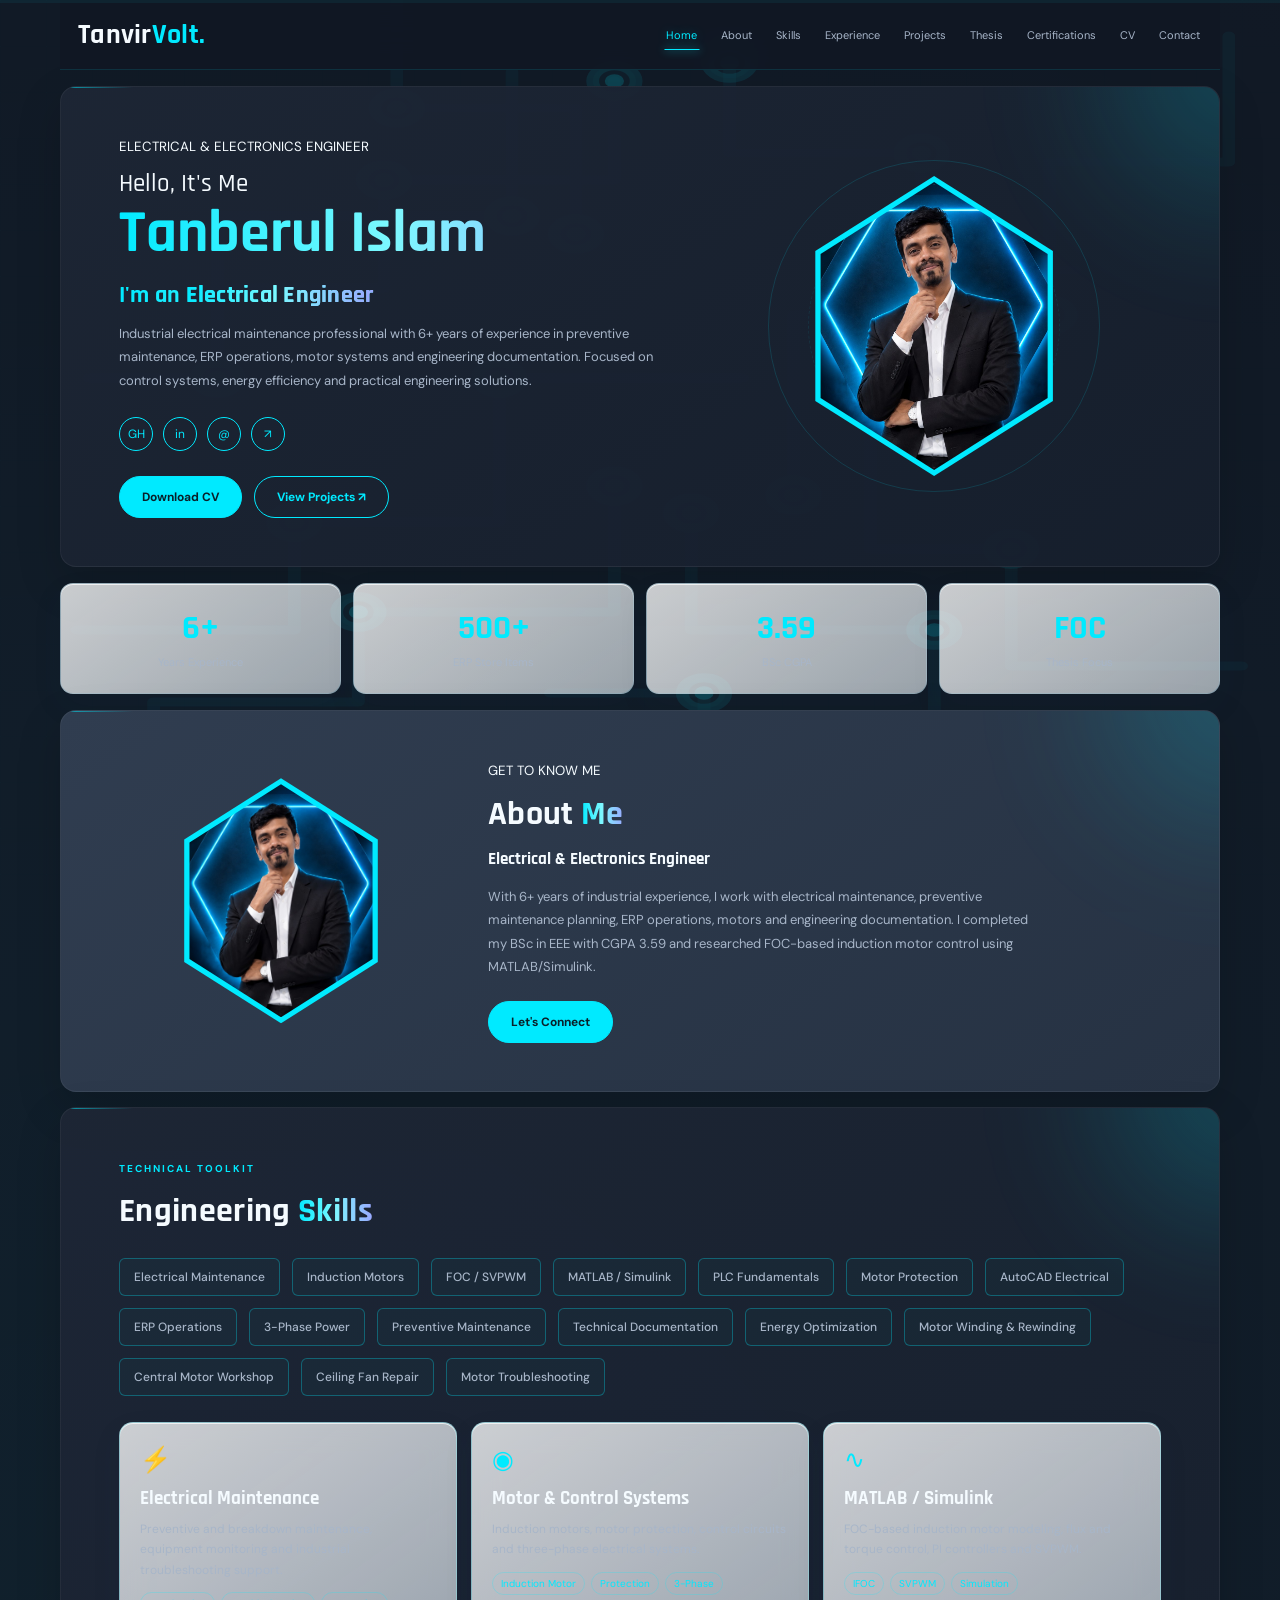
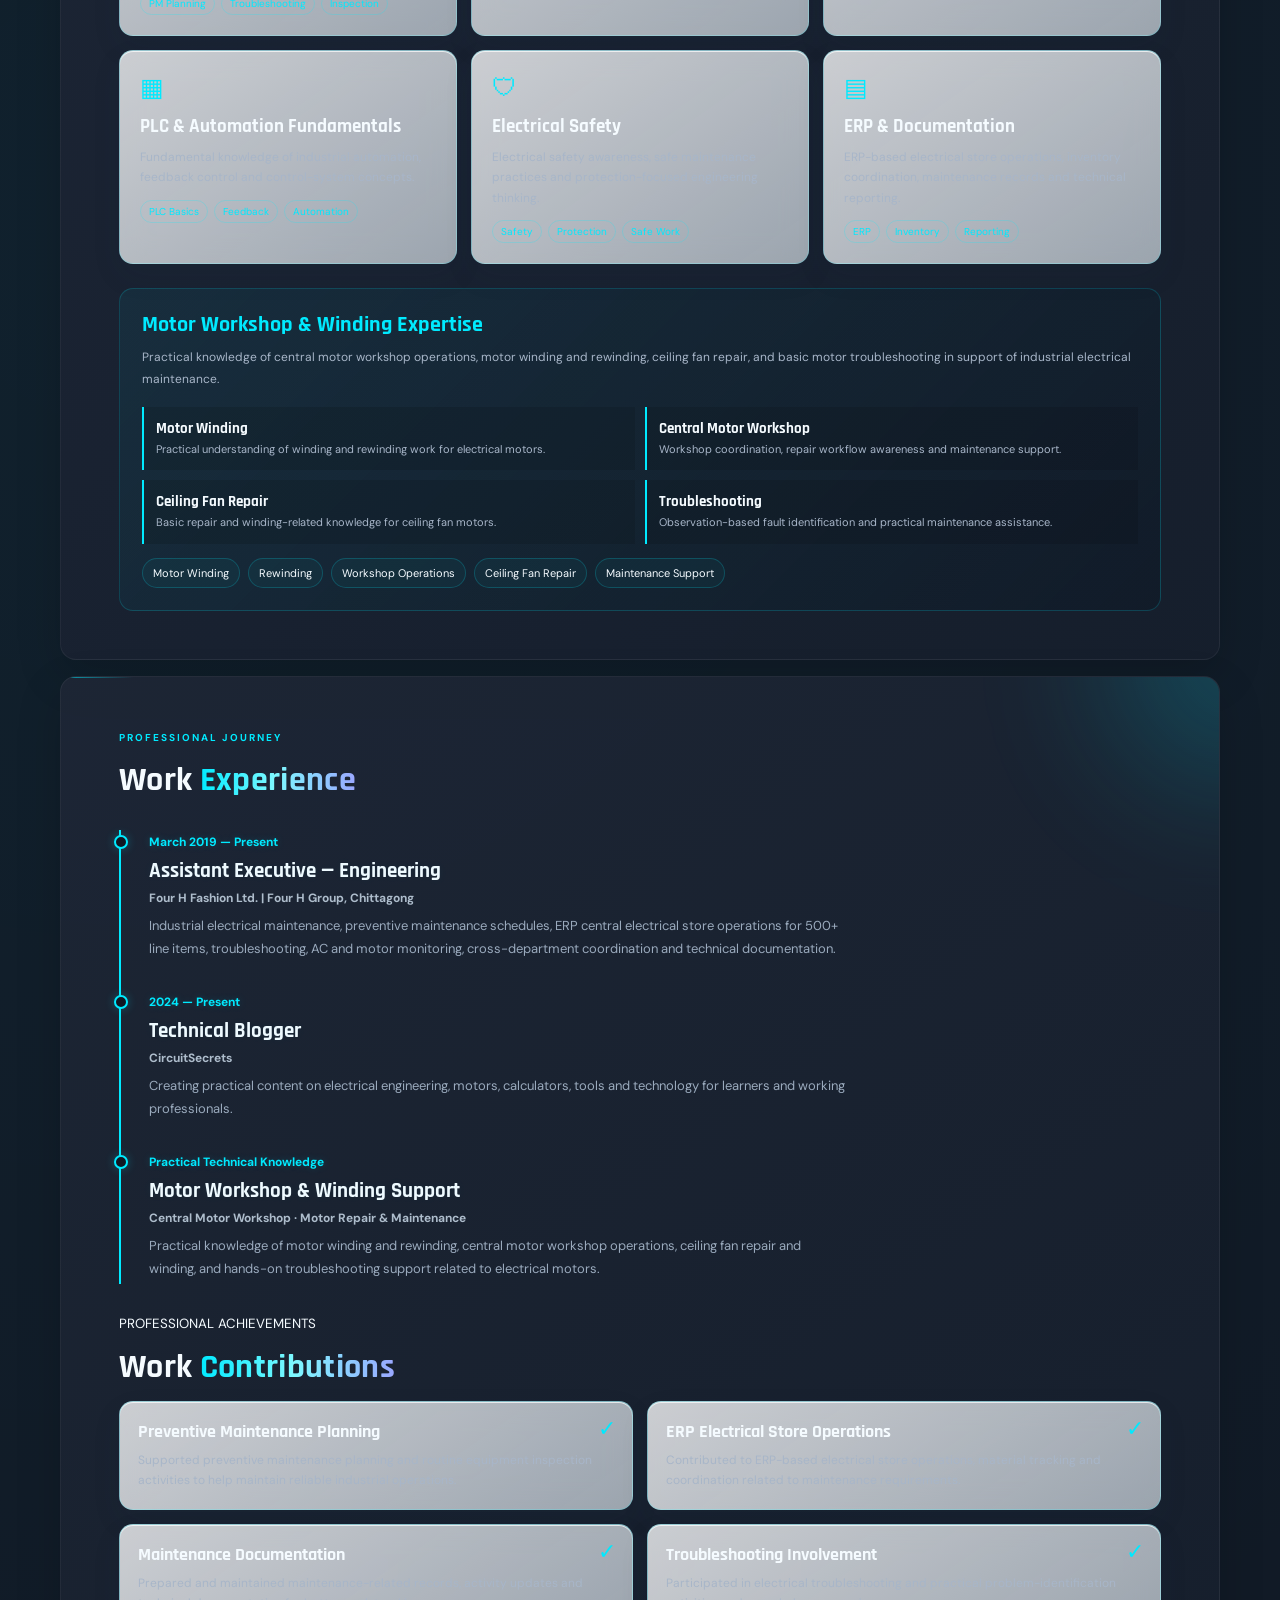
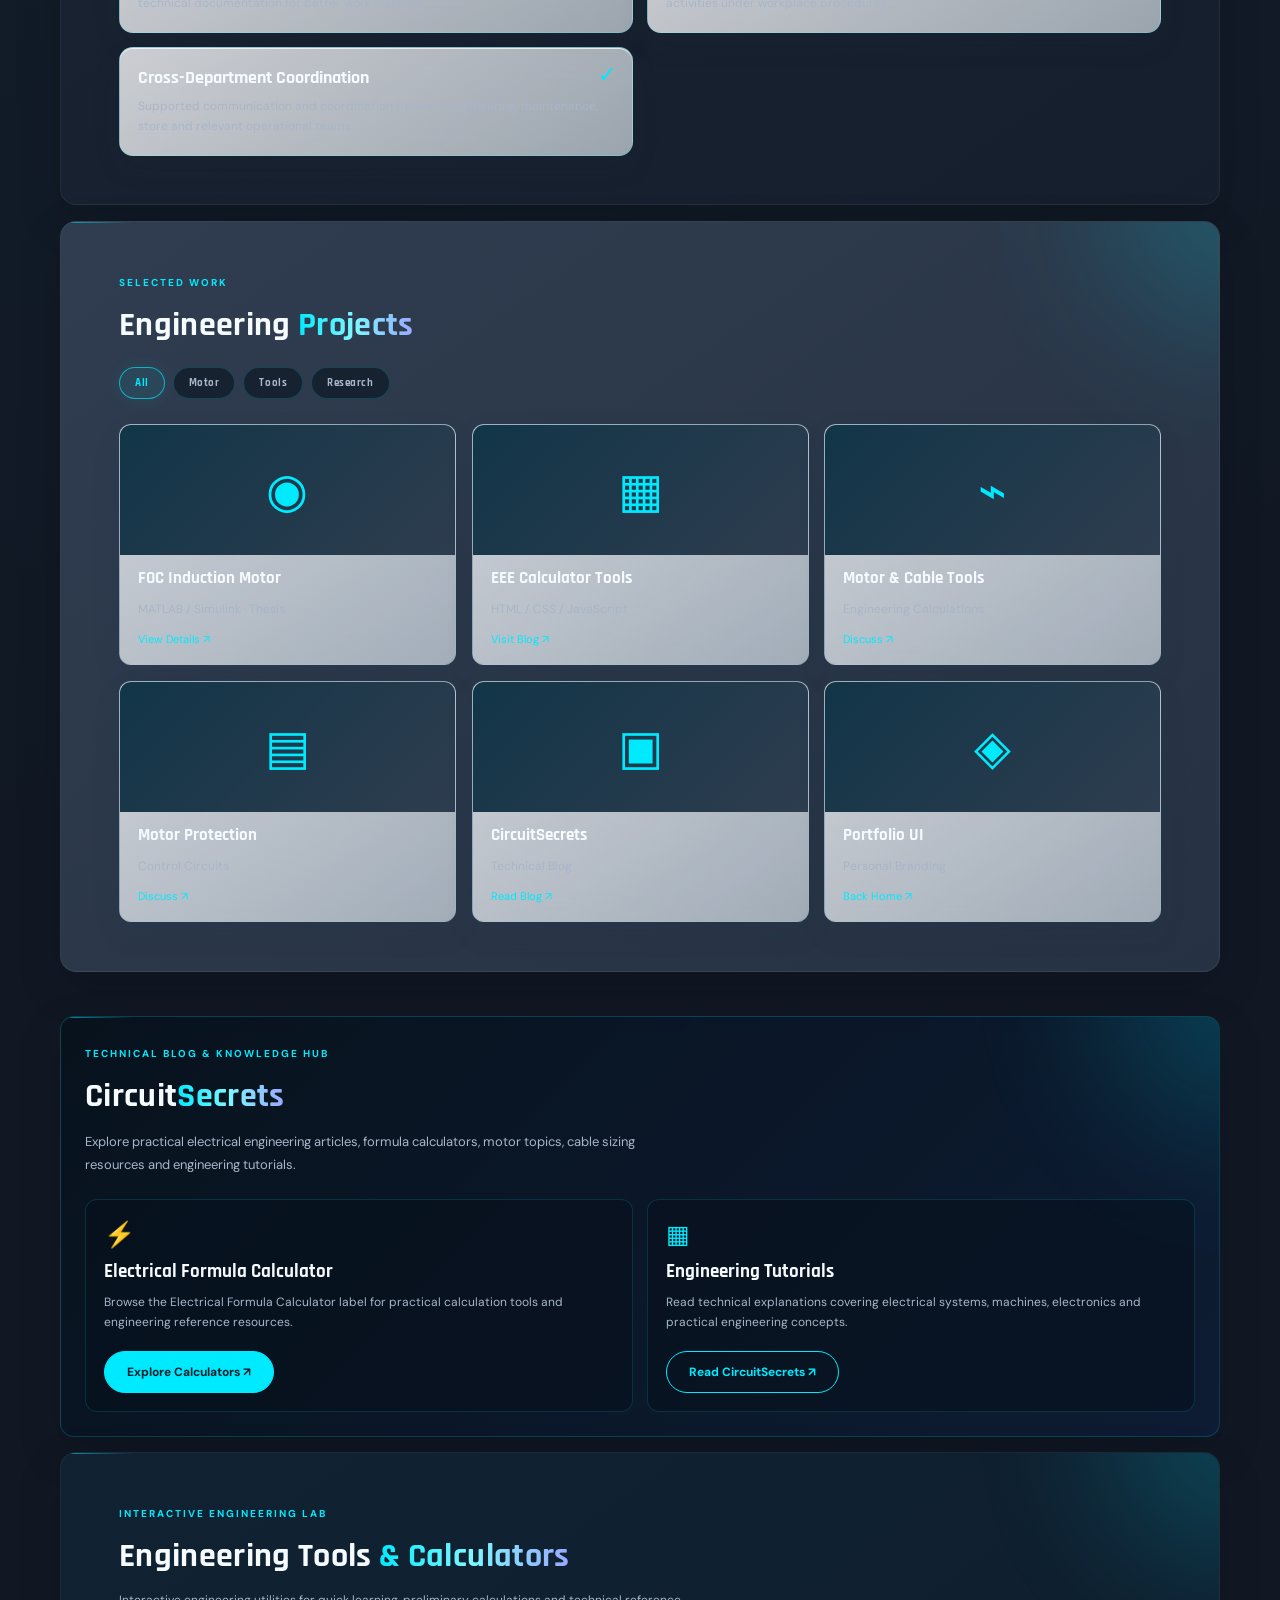
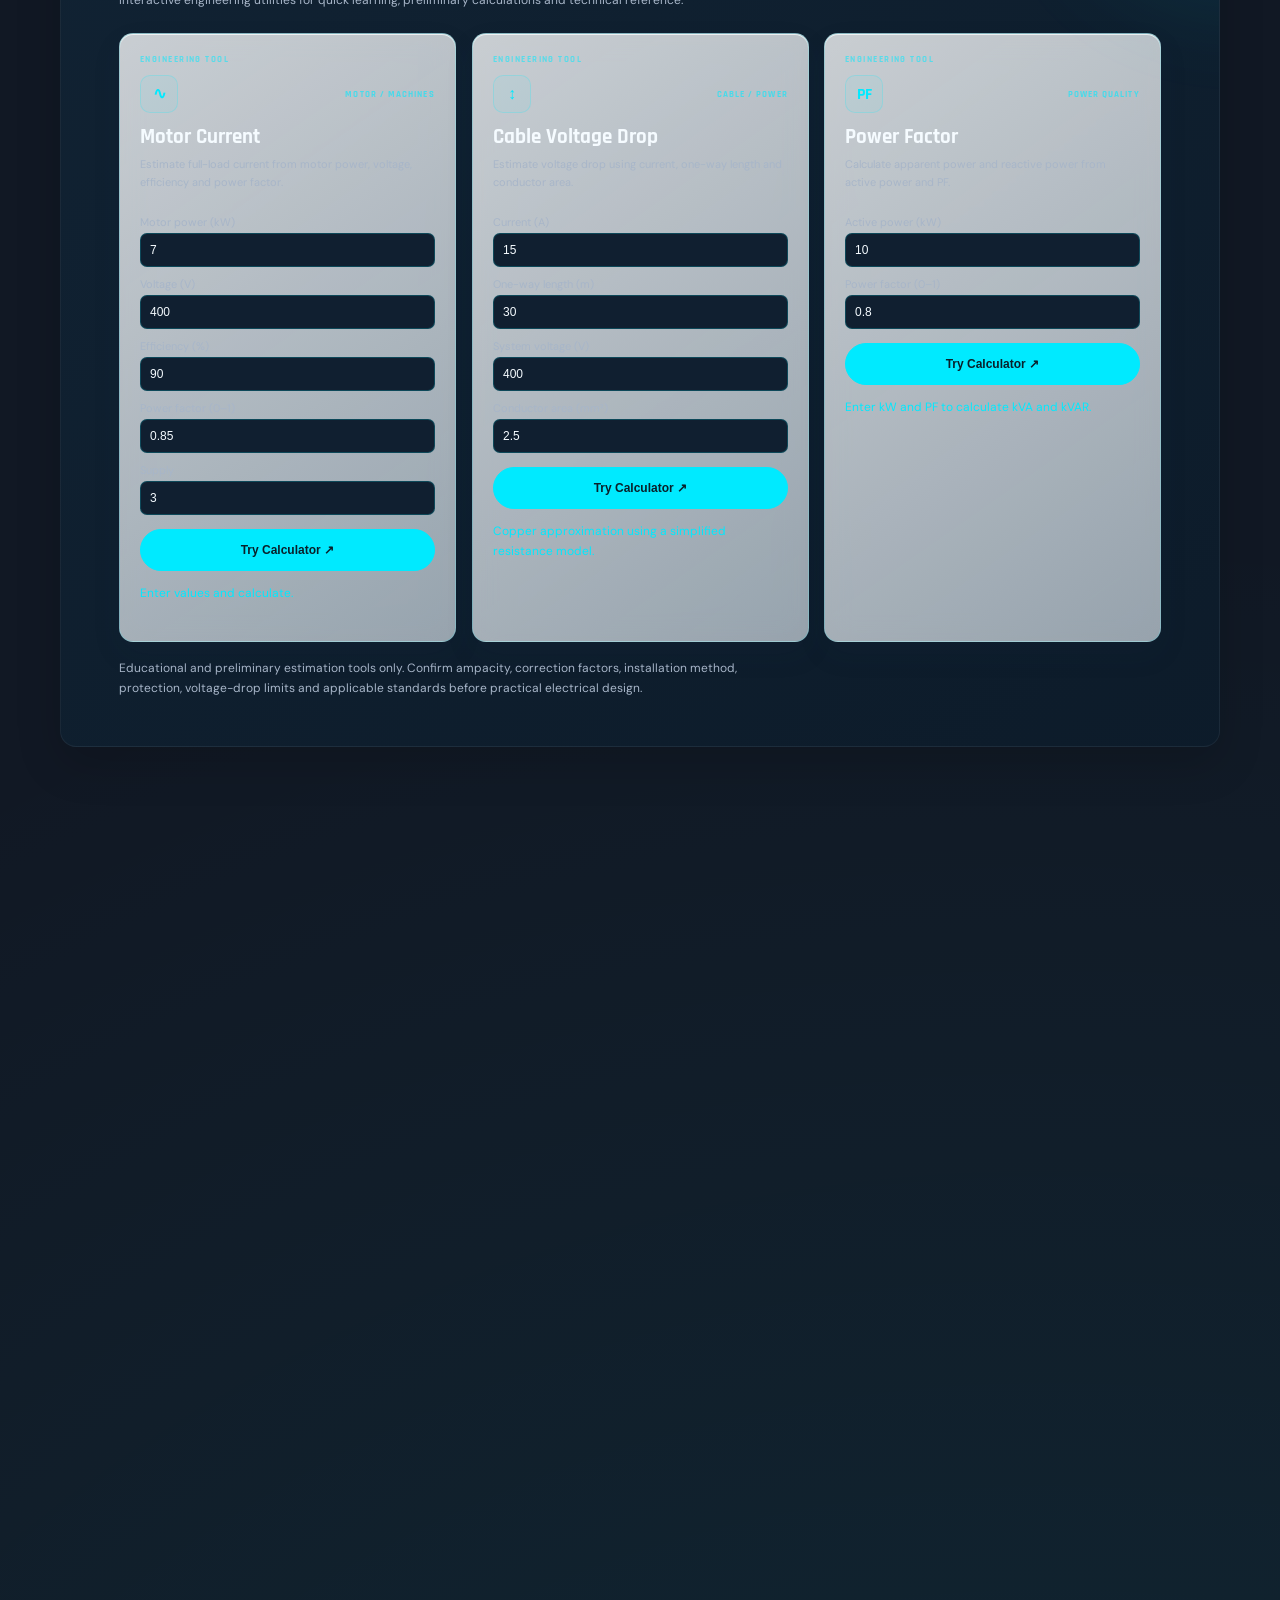
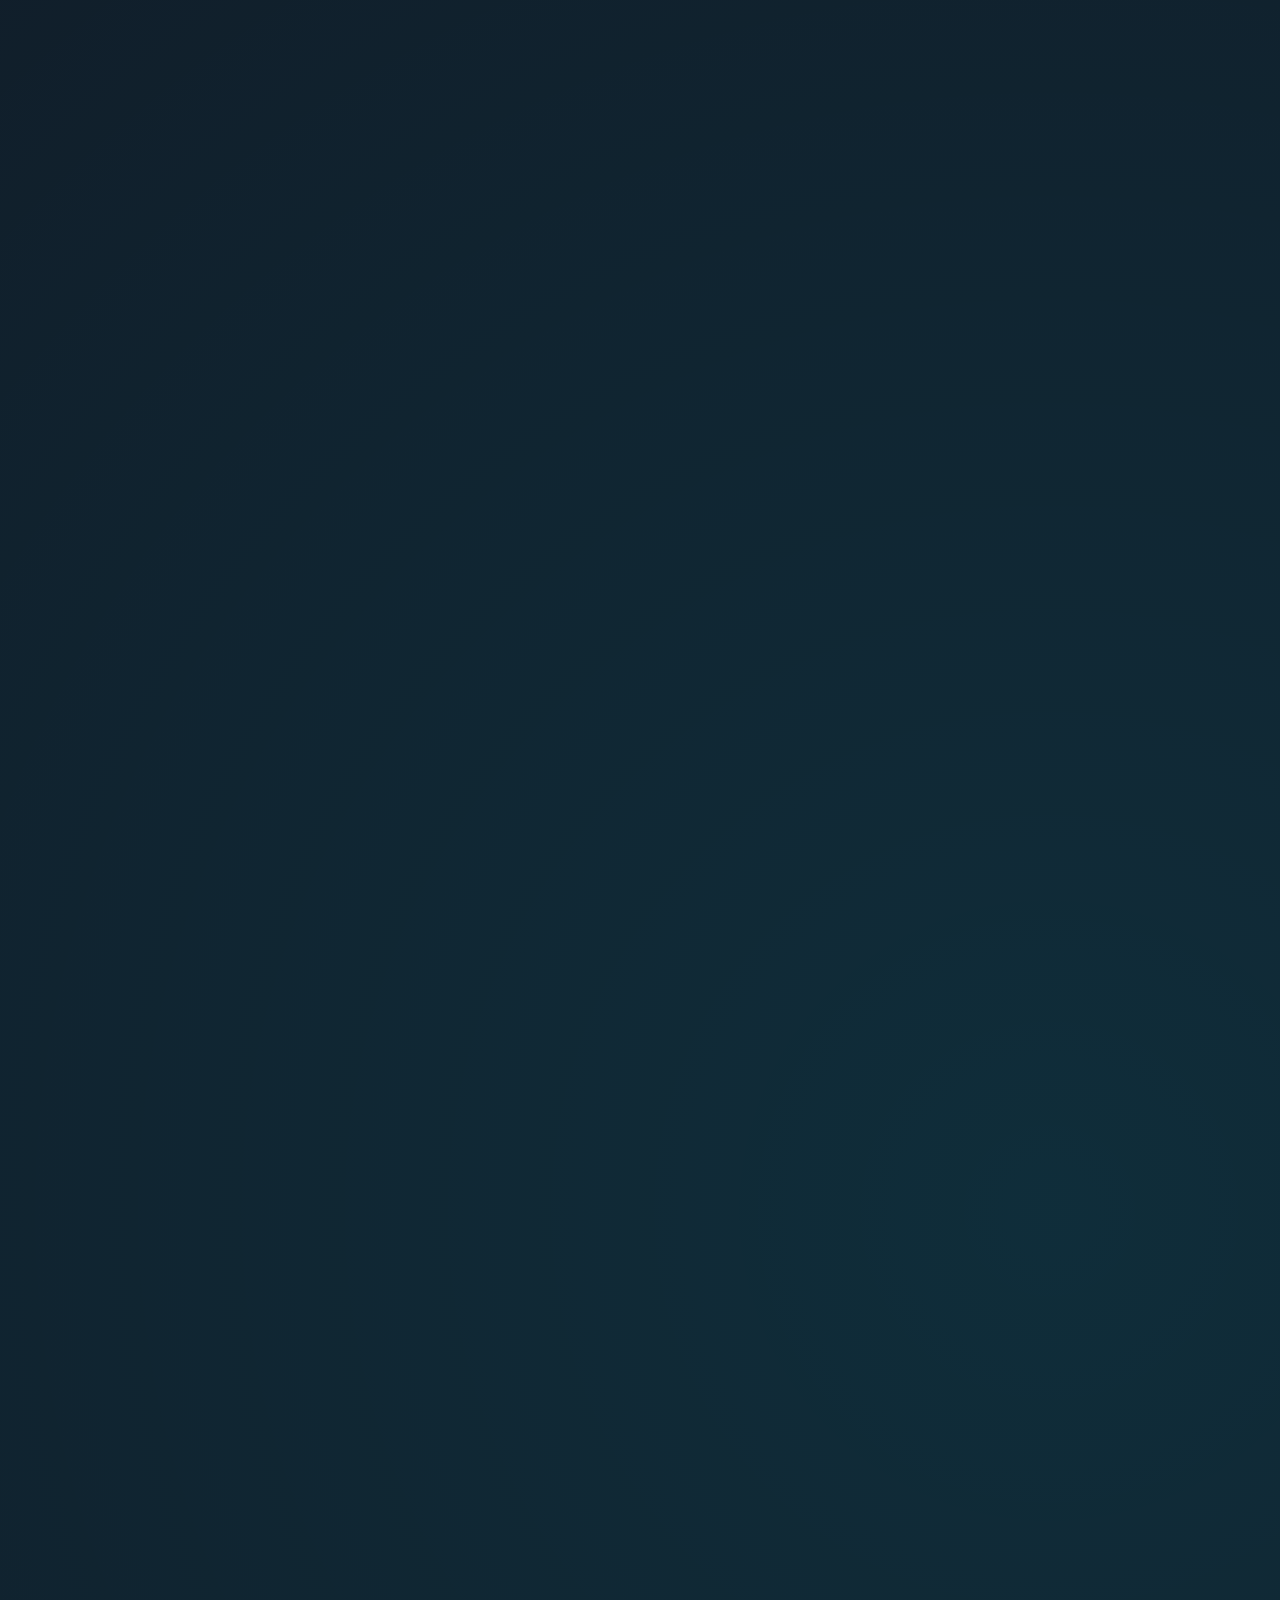
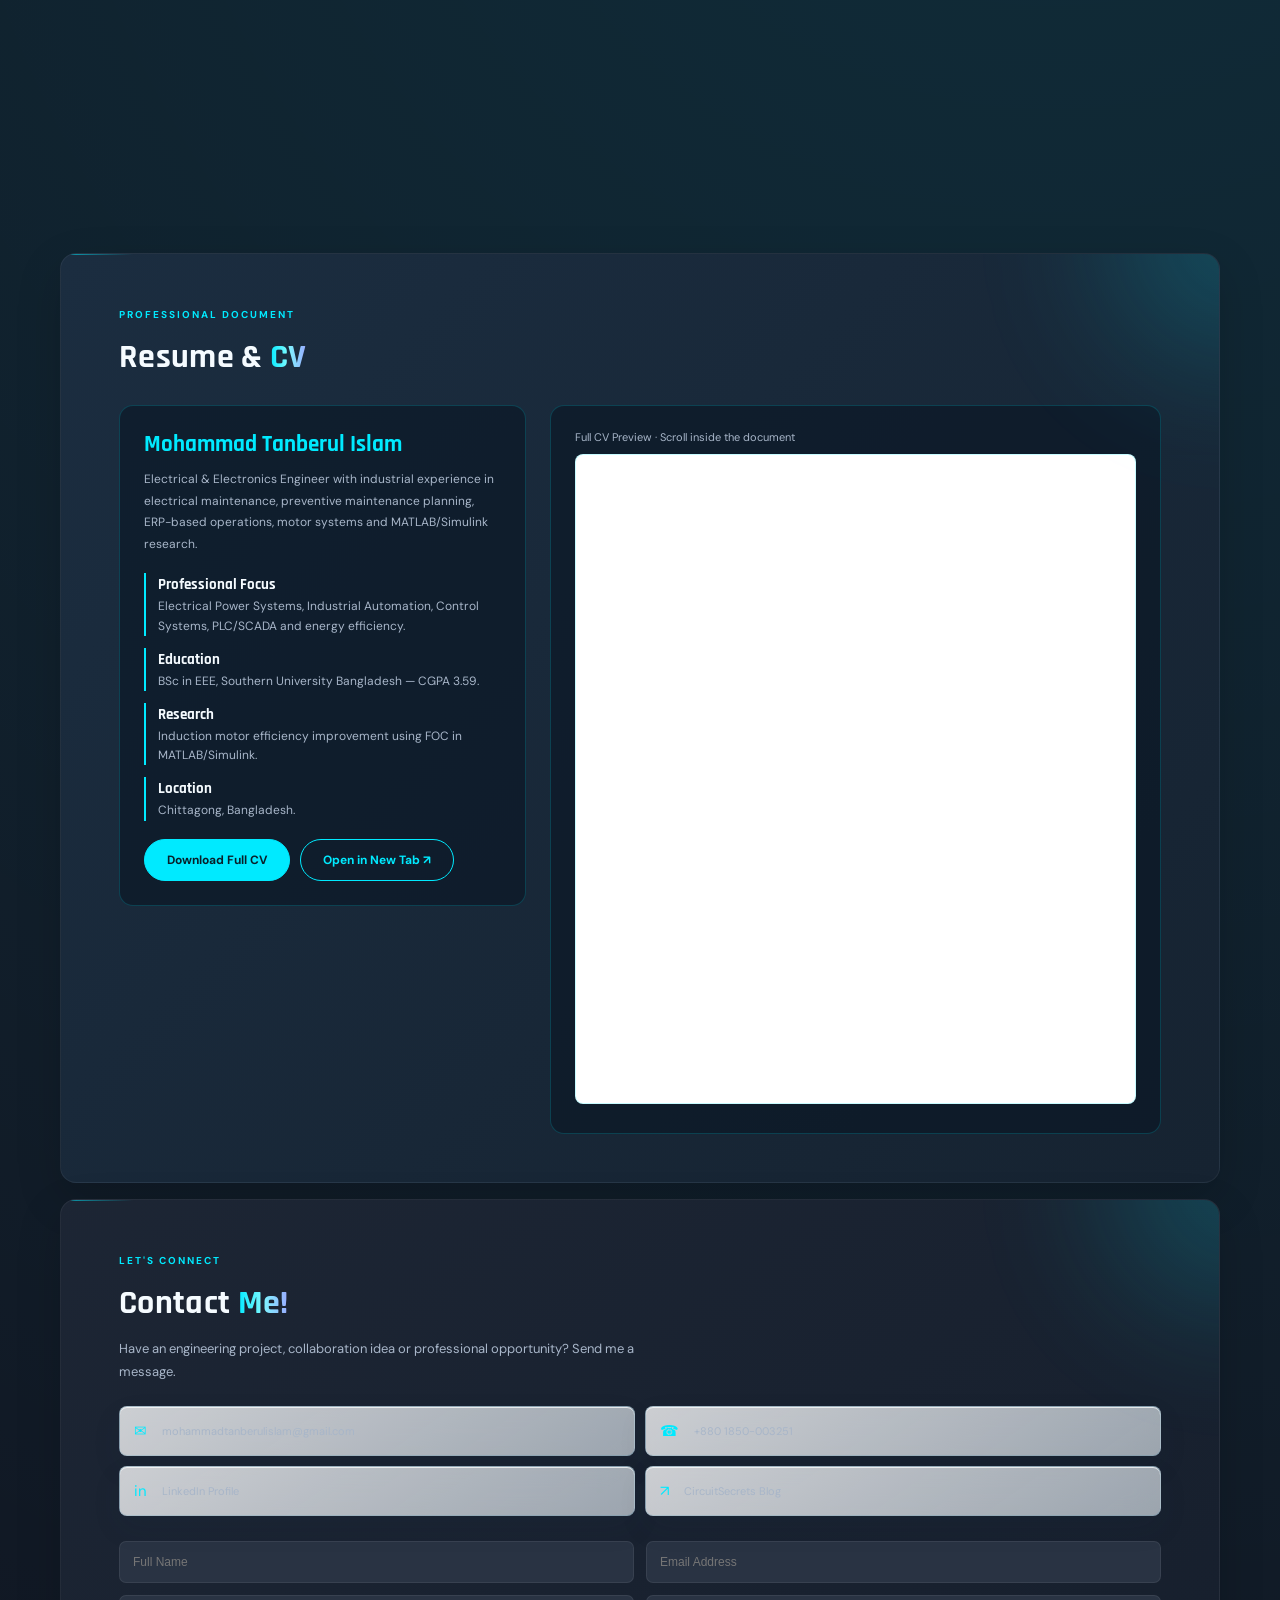
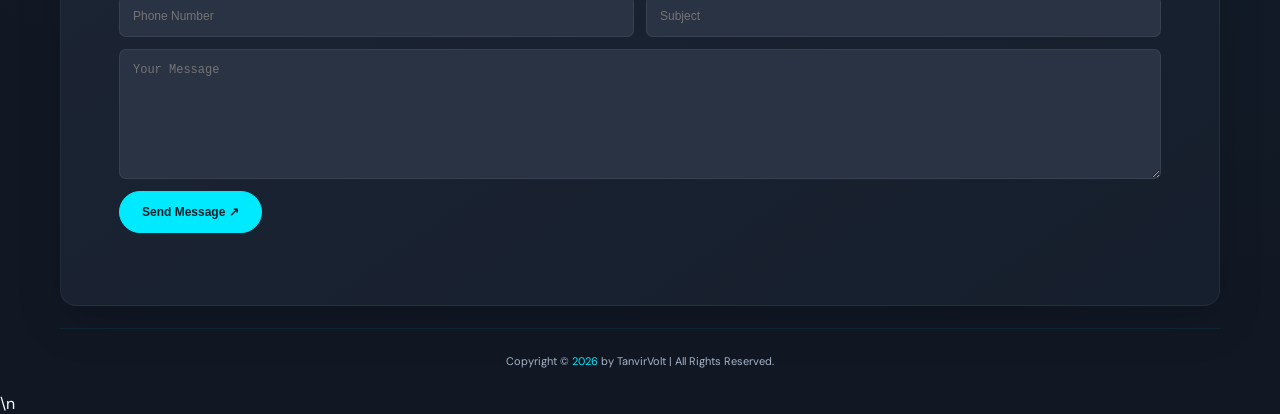
==== commit 2053b35d: "SEO 2.1: strengthen engineer keywords and entity signals" ====
--- a/index.html
+++ b/index.html
@@ -4,7 +4,7 @@
   <meta charset="UTF-8">
   <meta name="viewport" content="width=device-width, initial-scale=1">
   <meta name="color-scheme" content="dark light">
-  <meta name="description" content="Portfolio of Mohammad Tanberul Islam, Electrical & Electronics Engineer specializing in industrial maintenance, motor control, MATLAB/Simulink and energy efficiency.">
+  <meta name="description" content="TanvirVolt is the professional portfolio of Mohammad Tanberul Islam, an Electrical & Electronics Engineer in Bangladesh focused on industrial electrical maintenance, motor control, MATLAB/Simulink, FOC/SVPWM, energy efficiency and engineering tools.">
   <meta name="robots" content="index, follow, max-image-preview:large">
   <link rel="canonical" href="https://tanvirvolt.github.io/">
   <meta property="og:url" content="https://tanvirvolt.github.io/">
@@ -16,9 +16,9 @@
   <meta name="twitter:title" content="Tanberul Islam | Electrical & Electronics Engineer">
   <meta name="twitter:description" content="Electrical & Electronics Engineer portfolio featuring industrial maintenance, motor control, MATLAB/Simulink, engineering projects and research.">
   <meta name="twitter:image" content="https://tanvirvolt.github.io/profile.jpg">
-  <meta property="og:title" content="Tanberul Islam | Electrical Engineer">
-  <meta property="og:description" content="Electrical & Electronics Engineer portfolio featuring industrial experience, engineering projects, thesis and CV.">
-  <title>Tanberul Islam | Electrical & Electronics Engineer</title>
+  <meta property="og:title" content="TanvirVolt | Mohammad Tanberul Islam — Electrical & Electronics Engineer">
+  <meta property="og:description" content="Professional Electrical & Electronics Engineer portfolio featuring industrial maintenance, motor control, MATLAB/Simulink, FOC/SVPWM research, engineering projects and tools.">
+  <title>TanvirVolt | Mohammad Tanberul Islam — Electrical & Electronics Engineer</title>
   <script type="application/ld+json">
   {
     "@context":"https://schema.org",
@@ -27,10 +27,12 @@
         "@type":"Person",
         "@id":"https://tanvirvolt.github.io/#person",
         "name":"Mohammad Tanberul Islam",
+        "alternateName":"TanvirVolt",
         "url":"https://tanvirvolt.github.io/",
         "image":"https://tanvirvolt.github.io/profile.jpg",
         "jobTitle":"Electrical & Electronics Engineer",
         "description":"Electrical & Electronics Engineer specializing in industrial maintenance, motor systems, control systems, MATLAB/Simulink and energy efficiency.",
+        "knowsAbout":["Electrical Engineering","Industrial Electrical Maintenance","Induction Motors","Motor Control","Field-Oriented Control","SVPWM","MATLAB/Simulink","Energy Efficiency","Electrical Engineering Tools"],
         "sameAs":[
           "https://github.com/tanvirvolt",
           "https://www.linkedin.com/in/tanber"
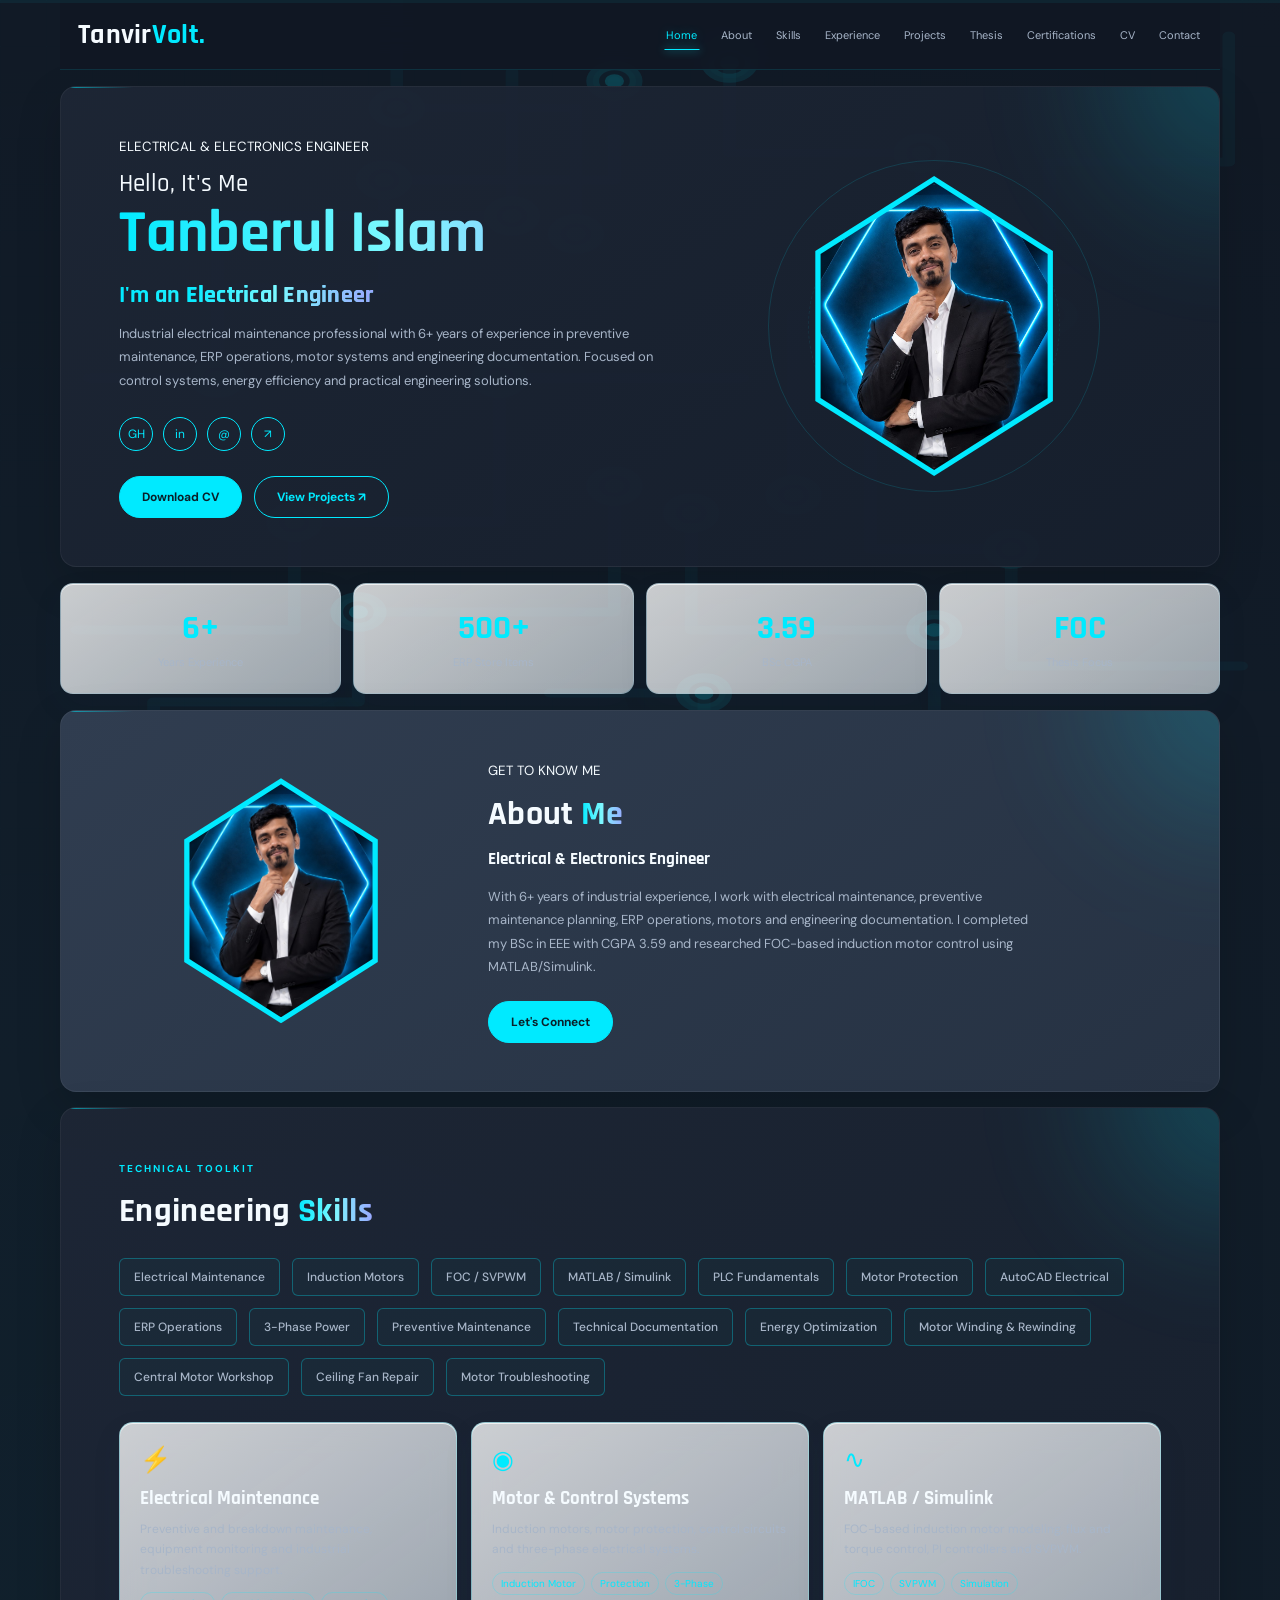
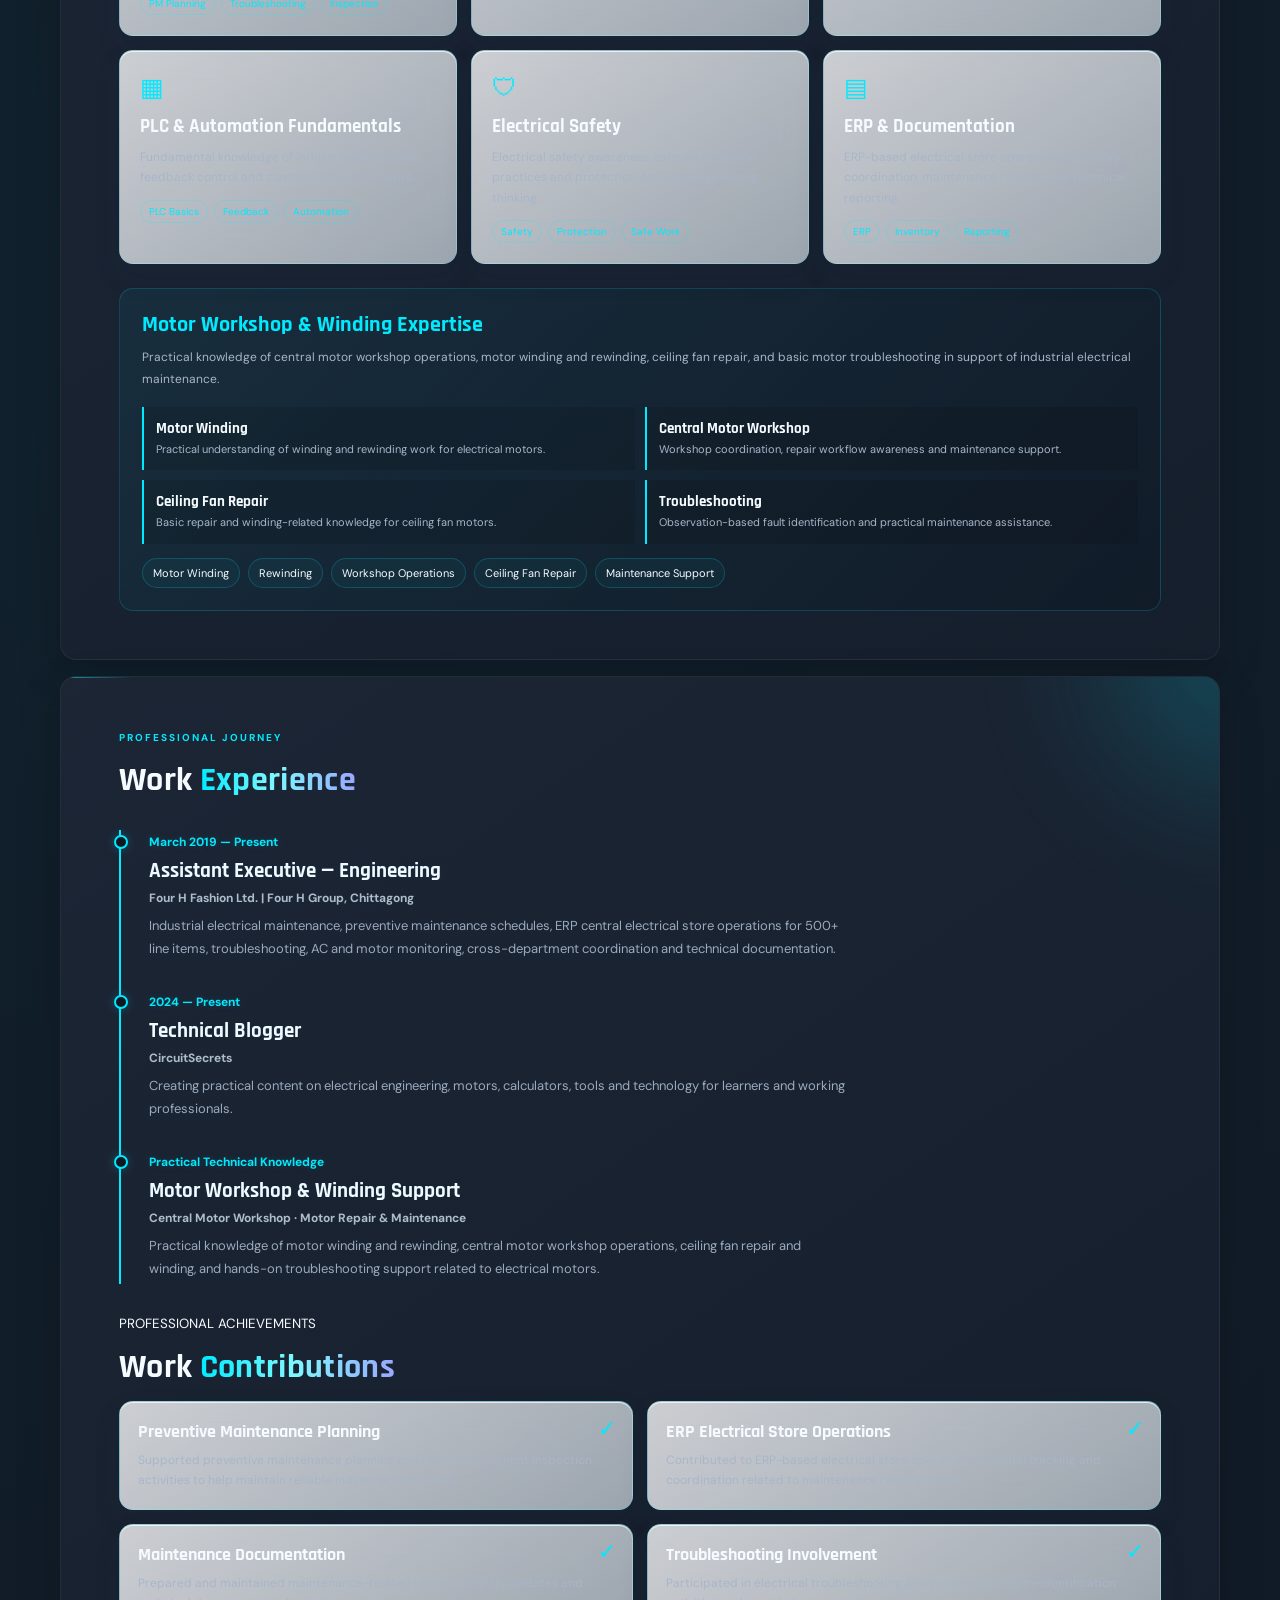
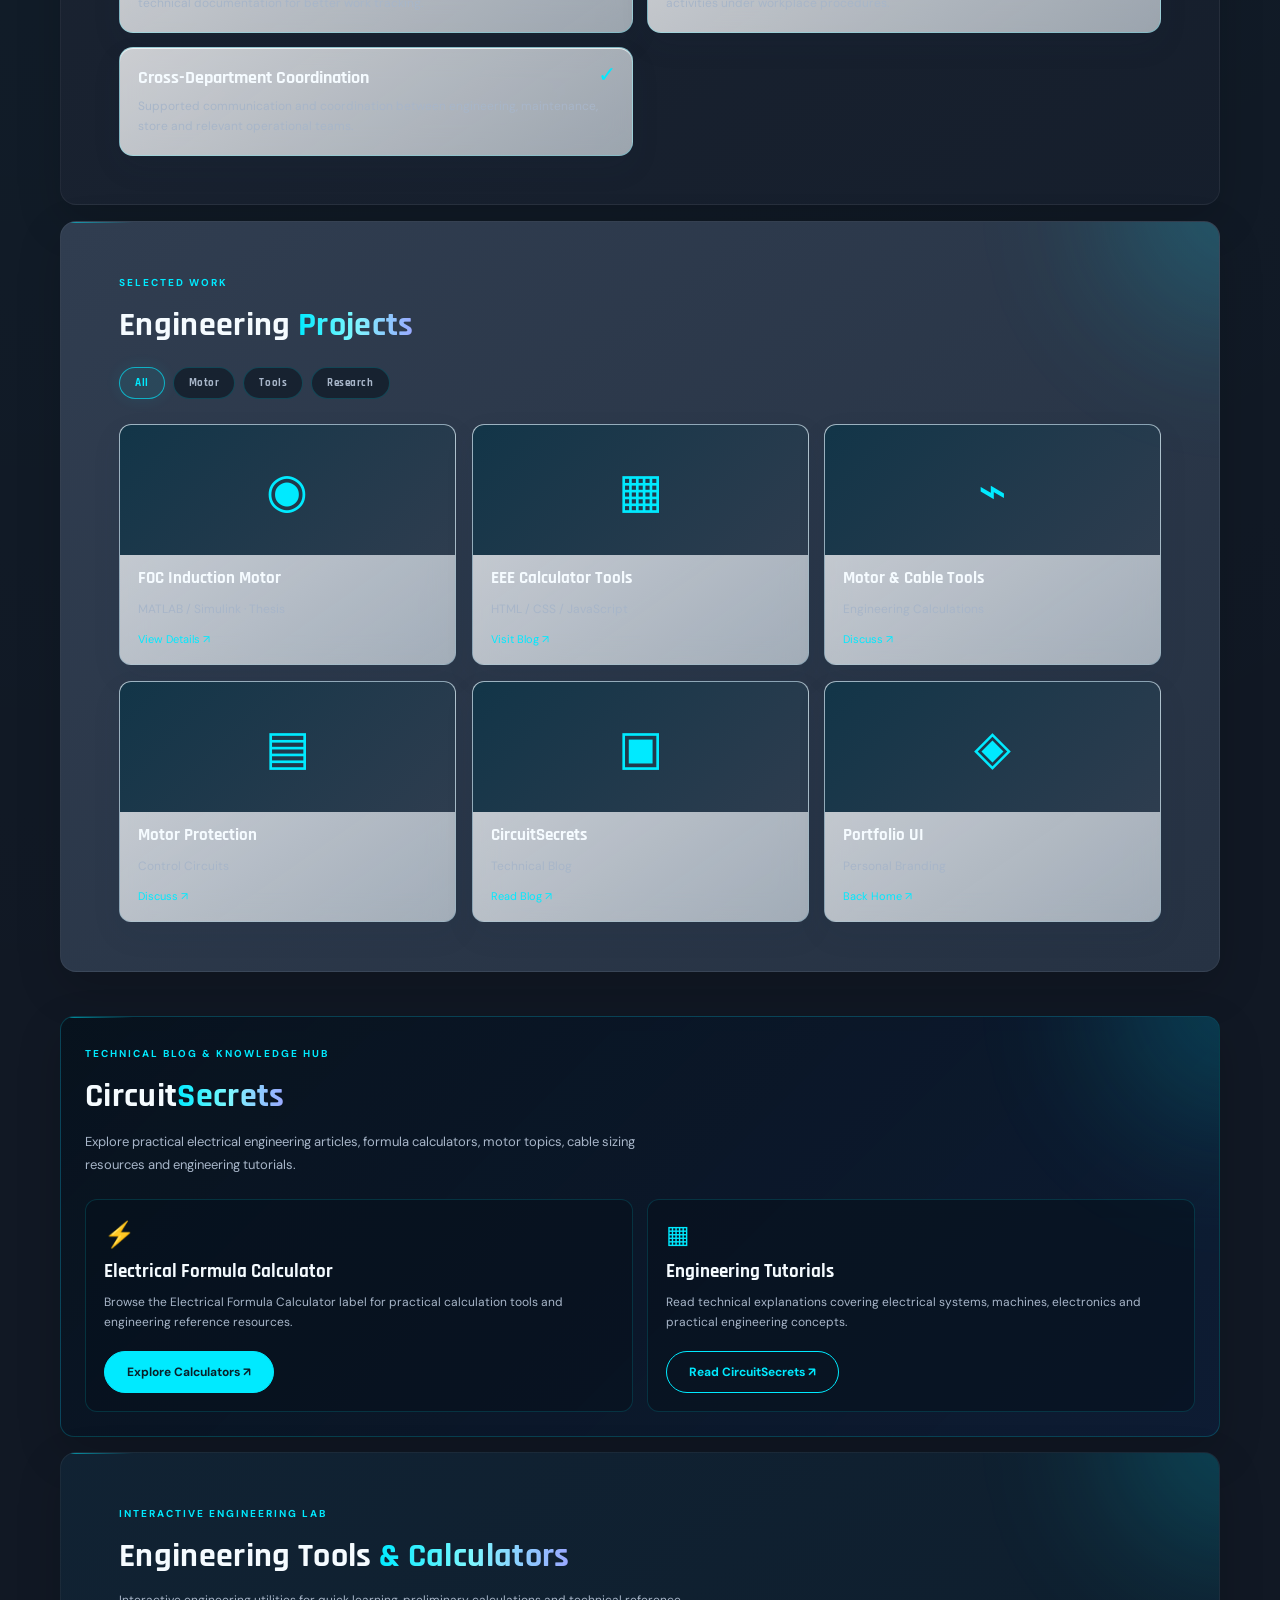
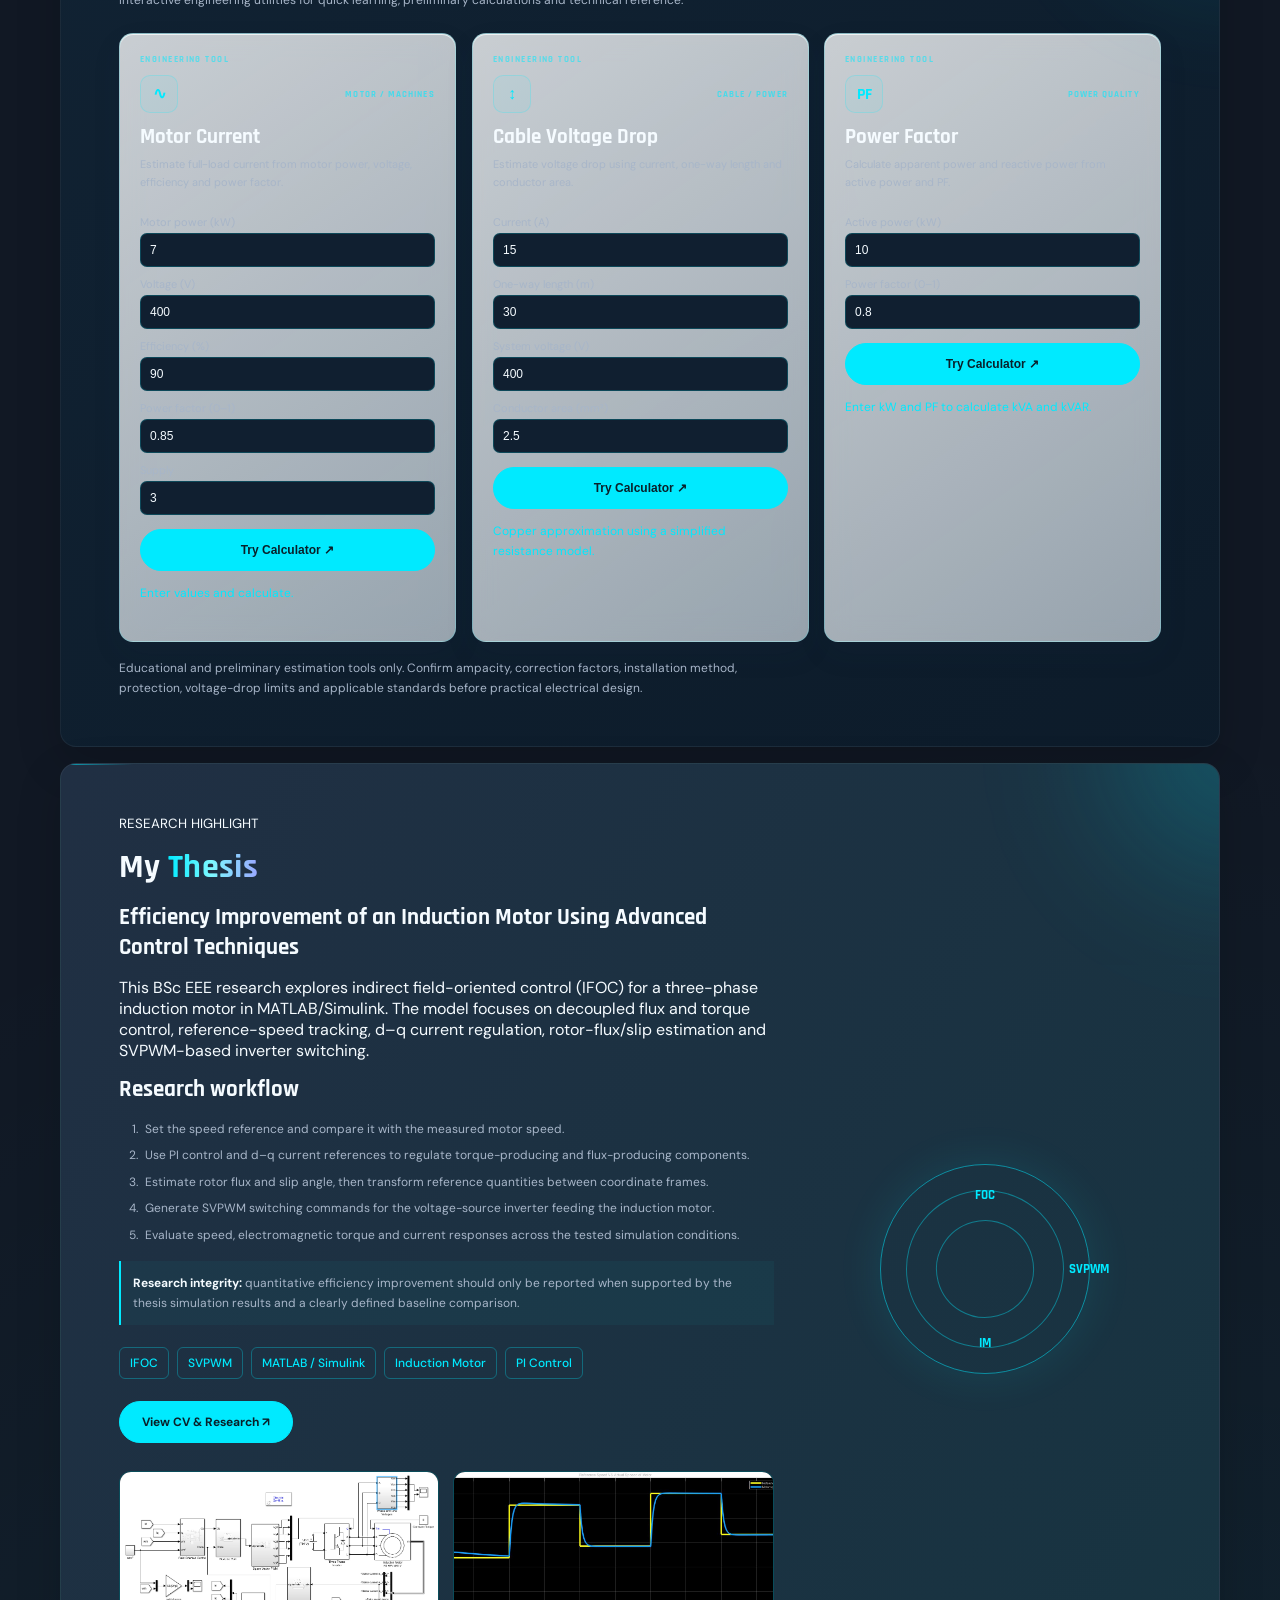
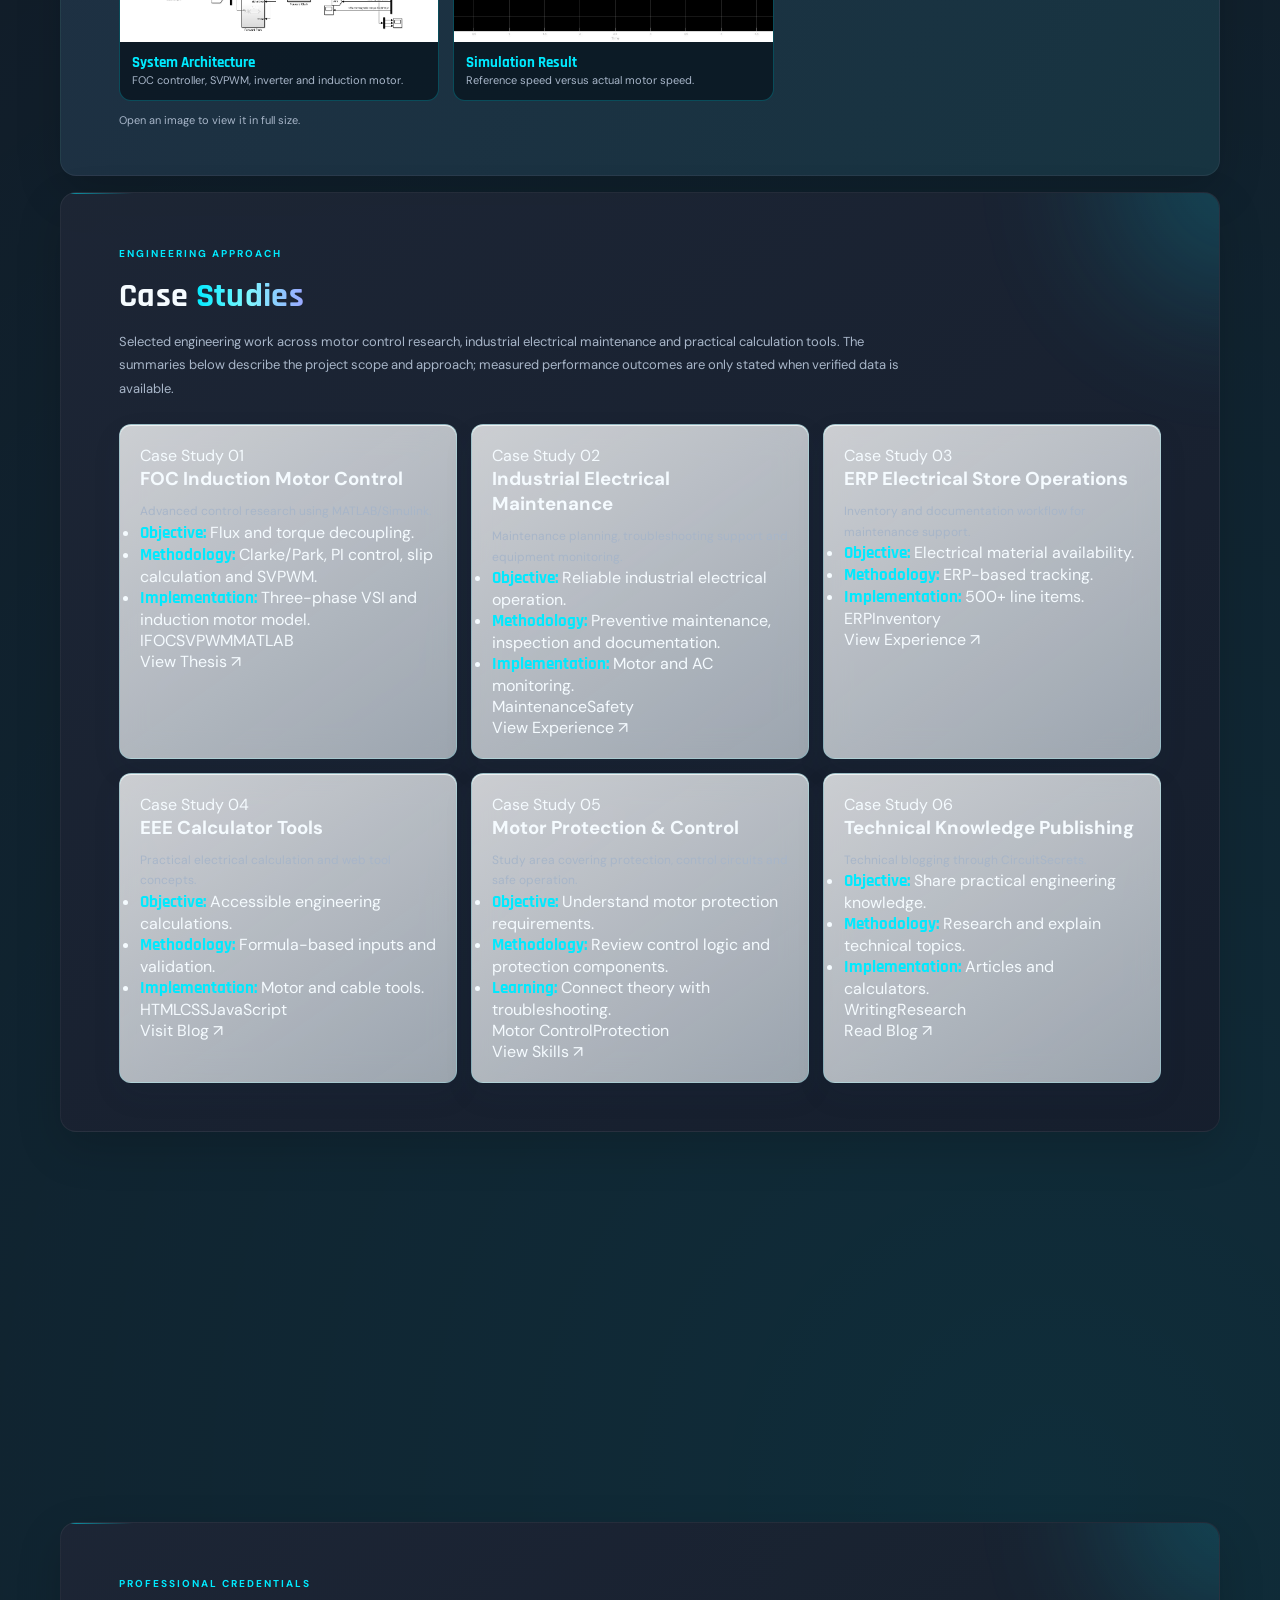
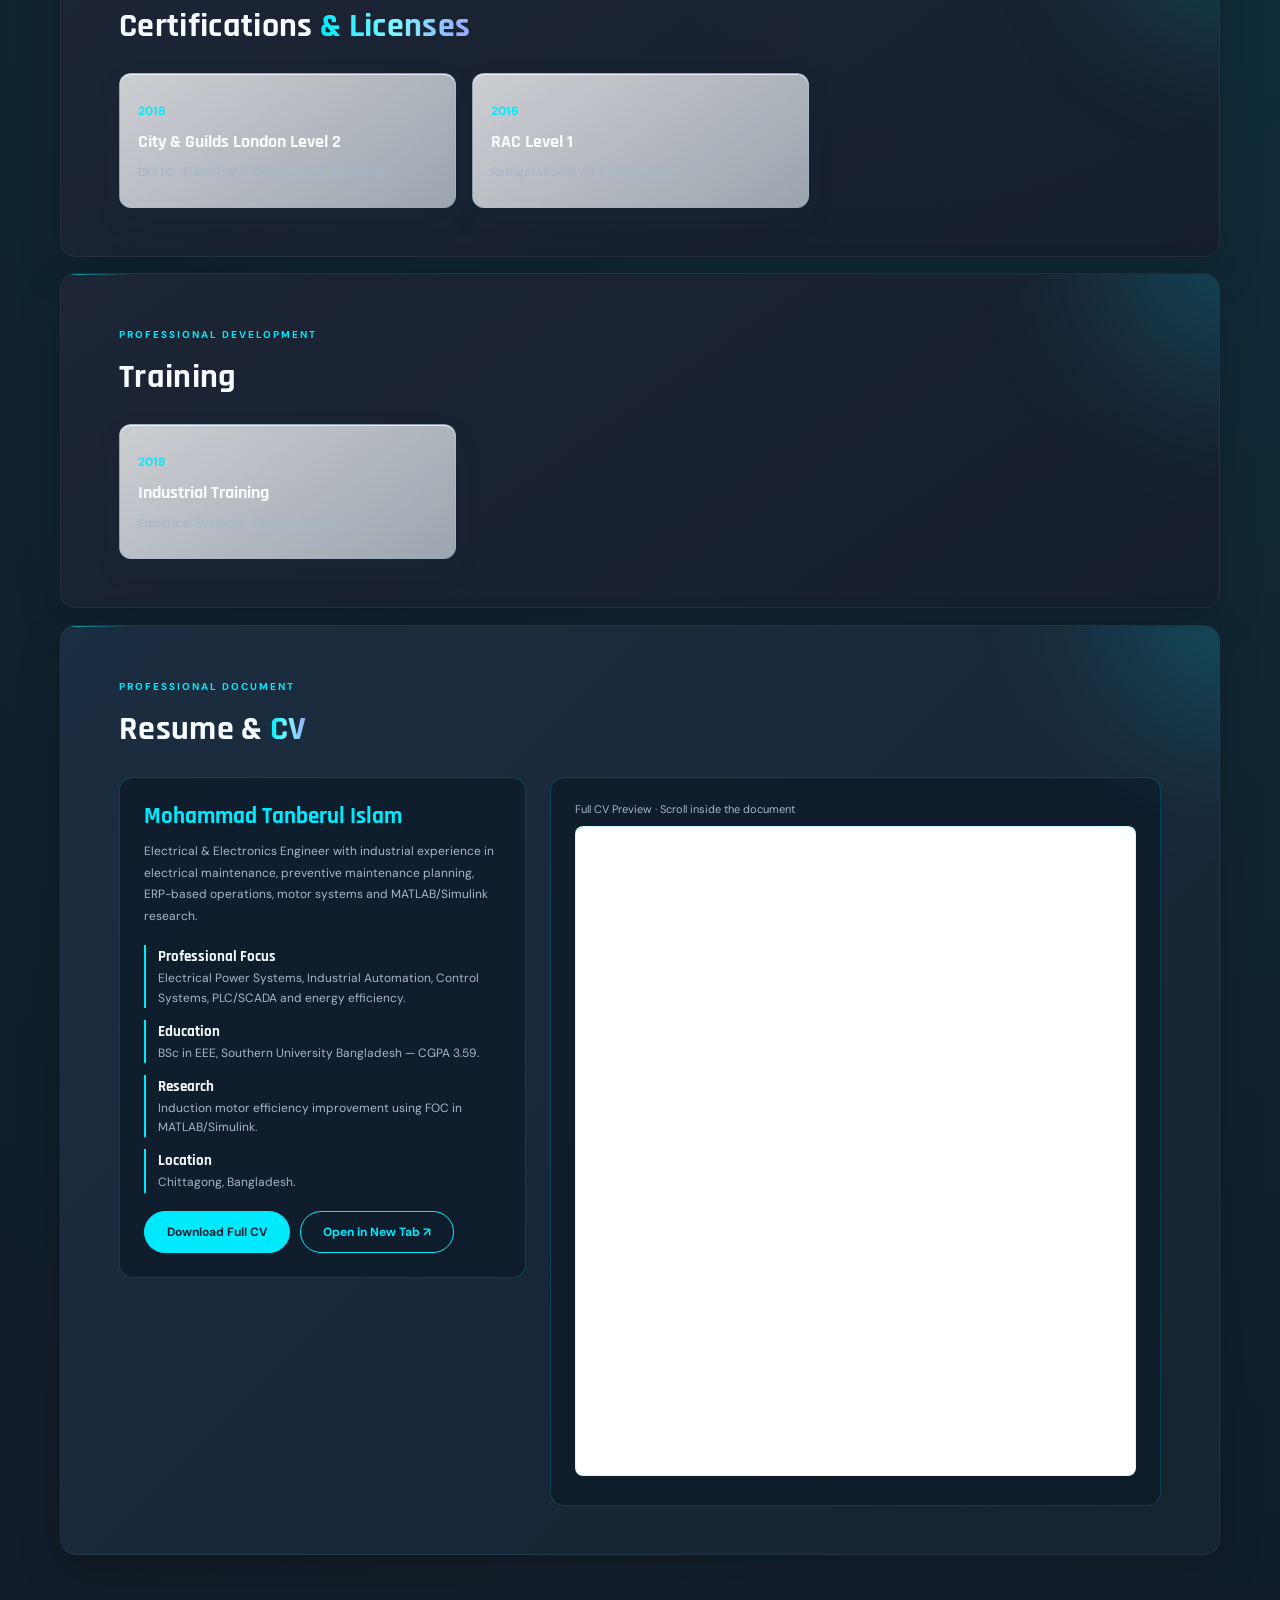
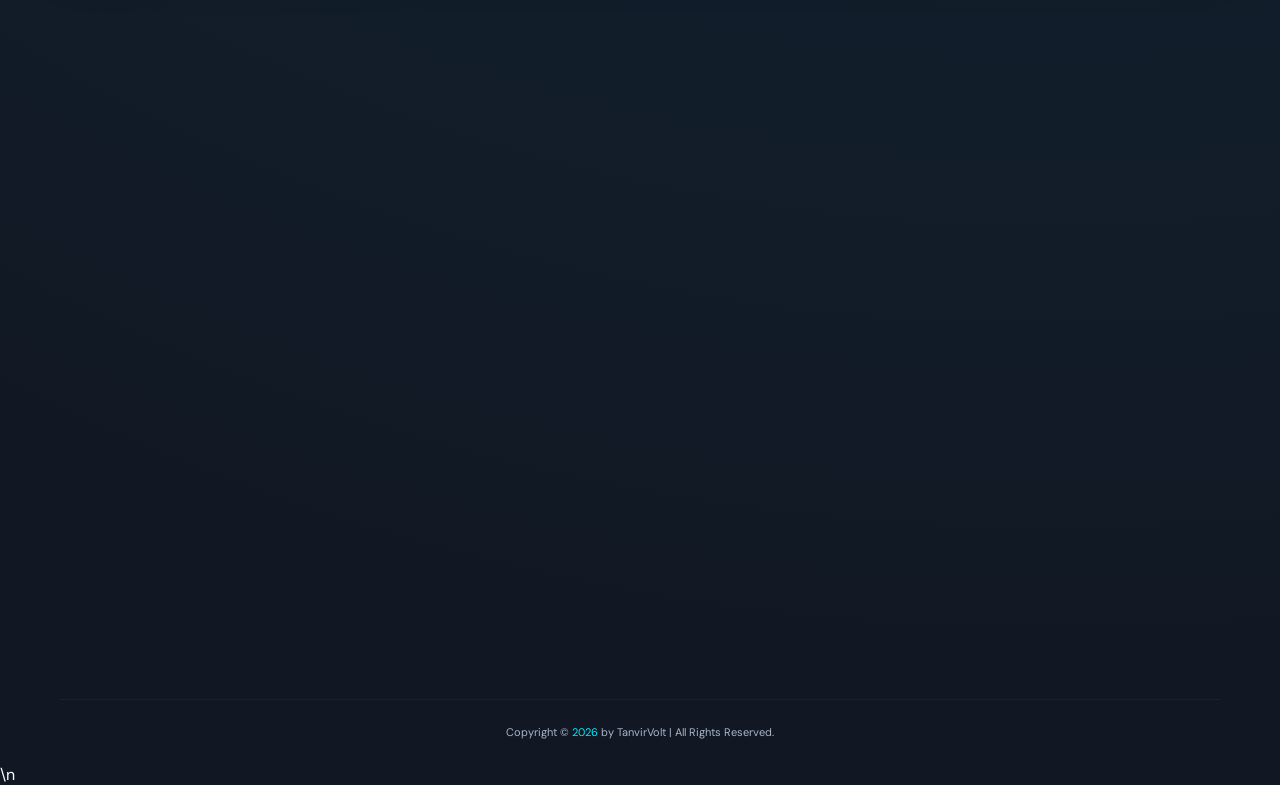
==== commit 0bf7efc6: "SEO 2.3B: add substantive thesis and engineering case study content" ====
--- a/index.html
+++ b/index.html
@@ -57,6 +57,42 @@
     ]
   }
   </script>
+  <script type="application/ld+json">
+  {
+    "@context":"https://schema.org",
+    "@graph":[
+      {
+        "@type":"Thesis",
+        "@id":"https://tanvirvolt.github.io/#thesis",
+        "name":"Efficiency Improvement of an Induction Motor Using Advanced Control Techniques",
+        "about":["Indirect Field-Oriented Control","SVPWM","MATLAB/Simulink","Induction Motor"],
+        "author":{"@id":"https://tanvirvolt.github.io/#person"},
+        "isPartOf":{"@id":"https://tanvirvolt.github.io/#website"}
+      },
+      {
+        "@type":"ItemList",
+        "@id":"https://tanvirvolt.github.io/#projects",
+        "name":"TanvirVolt Engineering Projects",
+        "itemListElement":[
+          {"@type":"ListItem","position":1,"name":"FOC Induction Motor","url":"https://tanvirvolt.github.io/#thesis"},
+          {"@type":"ListItem","position":2,"name":"EEE Calculator Tools","url":"https://tanvirvolt.github.io/#projects"},
+          {"@type":"ListItem","position":3,"name":"Motor & Cable Tools","url":"https://tanvirvolt.github.io/#projects"},
+          {"@type":"ListItem","position":4,"name":"Motor Protection","url":"https://tanvirvolt.github.io/#projects"}
+        ]
+      },
+      {
+        "@type":"ItemList",
+        "@id":"https://tanvirvolt.github.io/#engineering-tools",
+        "name":"Electrical Engineering Tools",
+        "itemListElement":[
+          {"@type":"ListItem","position":1,"name":"Motor Current Calculator","url":"https://tanvirvolt.github.io/#eee-tools"},
+          {"@type":"ListItem","position":2,"name":"Cable Voltage Drop Calculator","url":"https://tanvirvolt.github.io/#eee-tools"},
+          {"@type":"ListItem","position":3,"name":"Power Factor Calculator","url":"https://tanvirvolt.github.io/#eee-tools"}
+        ]
+      }
+    ]
+  }
+  </script>
   <link rel="stylesheet" href="style.css">
   <script>
     (() => {
@@ -83,6 +119,16 @@
     .case-study-grid article{background:var(--soft);border:1px solid rgba(0,234,255,.12);border-radius:12px;padding:20px}
     .case-study-grid strong{color:var(--cyan);font:700 17px Rajdhani}
     .case-study-grid p{font-size:12px;color:var(--muted);line-height:1.7;margin-top:8px}
+
+    .case-study-intro{max-width:780px;color:var(--muted);font-size:13px;line-height:1.8;margin:10px 0 18px}
+    .case-study-grid article{text-align:left}
+    .case-study-grid article p{margin-top:10px}
+    .case-study-grid article p b{color:var(--text)}
+    .thesis-subheading{font:700 19px Rajdhani;margin:18px 0 8px}
+    .thesis-workflow{padding-left:22px;color:var(--muted);font-size:12px;line-height:1.8}
+    .thesis-workflow li{padding-left:4px;margin:5px 0}
+    .thesis-method-note{margin-top:14px;padding:12px;border-left:2px solid var(--cyan);background:rgba(0,234,255,.04);font-size:12px;line-height:1.7;color:var(--muted)}
+    .thesis-method-note strong{color:var(--text)}
     @media(max-width:800px){.cv-layout{grid-template-columns:1fr}.case-study-grid{grid-template-columns:1fr 1fr}.cv-viewer iframe{height:520px}}
     @media(max-width:560px){.case-study-grid{grid-template-columns:1fr}.cv-summary,.cv-viewer{padding:18px}.cv-viewer iframe{height:450px}}
   </style>
@@ -103,8 +149,8 @@
       <section id="skills" class="panel reveal from-right"><small>TECHNICAL TOOLKIT</small><h2>Engineering <span>Skills</span></h2><div class="chips"><b>Electrical Maintenance</b><b>Induction Motors</b><b>FOC / SVPWM</b><b>MATLAB / Simulink</b><b>PLC Fundamentals</b><b>Motor Protection</b><b>AutoCAD Electrical</b><b>ERP Operations</b><b>3-Phase Power</b><b>Preventive Maintenance</b><b>Technical Documentation</b><b>Energy Optimization</b></div></section>
       <section id="experience" class="panel reveal"><small>PROFESSIONAL JOURNEY</small><h2>Work <span>Experience</span></h2><div class="timeline"><article><span>March 2019 — Present</span><h3>Assistant Executive — Engineering</h3><h4>Four H Fashion Ltd. | Four H Group, Chittagong</h4><p>Industrial electrical maintenance, preventive maintenance schedules, ERP central electrical store operations for 500+ line items, troubleshooting, AC and motor monitoring, cross-department coordination and technical documentation.</p></article><article><span>2024 — Present</span><h3>Technical Blogger</h3><h4>CircuitSecrets</h4><p>Creating practical content on electrical engineering, motors, calculators, tools and technology for learners and working professionals.</p></article></div></section>
       <section id="projects" class="panel projects reveal"><small>SELECTED WORK</small><h2>Engineering <span>Projects</span></h2><div class="projects-grid"><article><div>◉</div><h3>FOC Induction Motor</h3><p>MATLAB / Simulink · Thesis</p><a href="#thesis">View Details ↗</a></article><article><div>▦</div><h3>EEE Calculator Tools</h3><p>HTML / CSS / JavaScript</p><a href="https://circuitsecrets.blogspot.com" target="_blank" rel="noopener">Visit Blog ↗</a></article><article><div>⌁</div><h3>Motor & Cable Tools</h3><p>Engineering Calculations</p><a href="#contact">Discuss ↗</a></article><article><div>▤</div><h3>Motor Protection</h3><p>Control Circuits</p><a href="#contact">Discuss ↗</a></article><article><div>▣</div><h3>CircuitSecrets</h3><p>Technical Blog</p><a href="https://circuitsecrets.blogspot.com" target="_blank" rel="noopener">Read Blog ↗</a></article><article><div>◈</div><h3>Portfolio UI</h3><p>Personal Branding</p><a href="#home">Back Home ↗</a></article></div></section>
-      <section id="thesis" class="panel thesis reveal from-left"><div class="thesis-copy"><small>RESEARCH HIGHLIGHT</small><h2>My <span>Thesis</span></h2><h3>Efficiency Improvement of an Induction Motor Using Advanced Control Techniques</h3><p>Research project using MATLAB/Simulink to study indirect field-oriented control, flux and torque decoupling, transient performance, torque response and SVPWM-based inverter control.</p><div class="thesis-tags"><span>IFOC</span><span>SVPWM</span><span>MATLAB</span><span>Induction Motor</span></div><a class="btn" href="#cv">View CV & Research ↗</a></div><div class="thesis-visual"><div class="orbit"><span>FOC</span><span>SVPWM</span><span>IM</span></div></div></section>
-      <section id="case-studies" class="panel reveal"><small>ENGINEERING APPROACH</small><h2>Case <span>Studies</span></h2><div class="case-study-grid"><article><strong>Problem</strong><p>Identify an engineering challenge, operating condition or research objective.</p></article><article><strong>Methodology</strong><p>Explain the tools, calculations, simulation model, troubleshooting or maintenance approach used.</p></article><article><strong>Outcome</strong><p>Present verified observations, lessons learned and practical engineering implications.</p></article></div></section>
+      <section id="thesis" class="panel thesis reveal from-left"><div class="thesis-copy"><small>RESEARCH HIGHLIGHT</small><h2>My <span>Thesis</span></h2><h3>Efficiency Improvement of an Induction Motor Using Advanced Control Techniques</h3><p>This BSc EEE research explores indirect field-oriented control (IFOC) for a three-phase induction motor in MATLAB/Simulink. The model focuses on decoupled flux and torque control, reference-speed tracking, d–q current regulation, rotor-flux/slip estimation and SVPWM-based inverter switching.</p><h3 class="thesis-subheading">Research workflow</h3><ol class="thesis-workflow"><li>Set the speed reference and compare it with the measured motor speed.</li><li>Use PI control and d–q current references to regulate torque-producing and flux-producing components.</li><li>Estimate rotor flux and slip angle, then transform reference quantities between coordinate frames.</li><li>Generate SVPWM switching commands for the voltage-source inverter feeding the induction motor.</li><li>Evaluate speed, electromagnetic torque and current responses across the tested simulation conditions.</li></ol><p class="thesis-method-note"><strong>Research integrity:</strong> quantitative efficiency improvement should only be reported when supported by the thesis simulation results and a clearly defined baseline comparison.</p><div class="thesis-tags"><span>IFOC</span><span>SVPWM</span><span>MATLAB / Simulink</span><span>Induction Motor</span><span>PI Control</span></div><a class="btn" href="#cv">View CV & Research ↗</a></div><div class="thesis-visual"><div class="orbit"><span>FOC</span><span>SVPWM</span><span>IM</span></div></div></section>
+      <section id="case-studies" class="panel reveal"><small>ENGINEERING APPROACH</small><h2>Case <span>Studies</span></h2><p class="case-study-intro">Selected engineering work across motor control research, industrial electrical maintenance and practical calculation tools. The summaries below describe the project scope and approach; measured performance outcomes are only stated when verified data is available.</p><div class="case-study-grid"><article><strong>FOC Induction Motor Control</strong><p><b>Objective:</b> Study induction-motor speed and torque control using indirect field-oriented control (IFOC).</p><p><b>Method:</b> MATLAB/Simulink model with reference-speed control, d–q current control, rotor-flux/slip estimation and SVPWM-driven voltage-source inverter.</p><p><b>Evaluation:</b> Review speed response, torque response and flux/torque decoupling under the simulated operating conditions.</p></article><article><strong>Industrial Electrical Maintenance</strong><p><b>Scope:</b> Preventive maintenance planning, motor and electrical-system monitoring, troubleshooting support and technical documentation.</p><p><b>Workflow:</b> Record observations, identify the equipment/operating context, document corrective action and support follow-up maintenance.</p><p><b>Focus:</b> Reliability, safe work practices and clear maintenance records; no unverified savings or uptime figures are claimed.</p></article><article><strong>Electrical Engineering Calculators</strong><p><b>Tools:</b> Motor-current estimation, cable voltage-drop estimation and power-factor calculations.</p><p><b>Method:</b> Browser-based HTML, CSS and JavaScript with input validation and displayed calculation results.</p><p><b>Limitations:</b> Results are preliminary estimates and must be checked against equipment data, installation conditions and applicable electrical standards.</p></article></div></section>
       <section id="education" class="panel reveal"><small>ACADEMIC BACKGROUND</small><h2>Education</h2><div class="education-grid"><article><span>2025</span><h3>BSc in Electrical & Electronics Engineering</h3><p>Southern University Bangladesh · CGPA 3.59</p></article><article><span>2018</span><h3>Diploma in Electrical Engineering</h3><p>Chittagong Polytechnic Institute · CGPA 3.06</p></article></div></section>
       <section id="certifications" class="panel reveal"><small>PROFESSIONAL CREDENTIALS</small><h2>Certifications <span>& Licenses</span></h2><div class="education-grid certification-grid"><article><span>2018</span><h3>City & Guilds London Level 2</h3><p>BKTTC · Electrical & Electronics Engineering</p></article><article><span>2016</span><h3>RAC Level 1</h3><p>Refrigeration & Air Conditioning</p></article></div></section>
       <section id="training" class="panel reveal"><small>PROFESSIONAL DEVELOPMENT</small><h2>Training</h2><div class="education-grid"><article><span>2018</span><h3>Industrial Training</h3><p>Electrical Systems · Eastern Cables Ltd.</p></article></div></section>
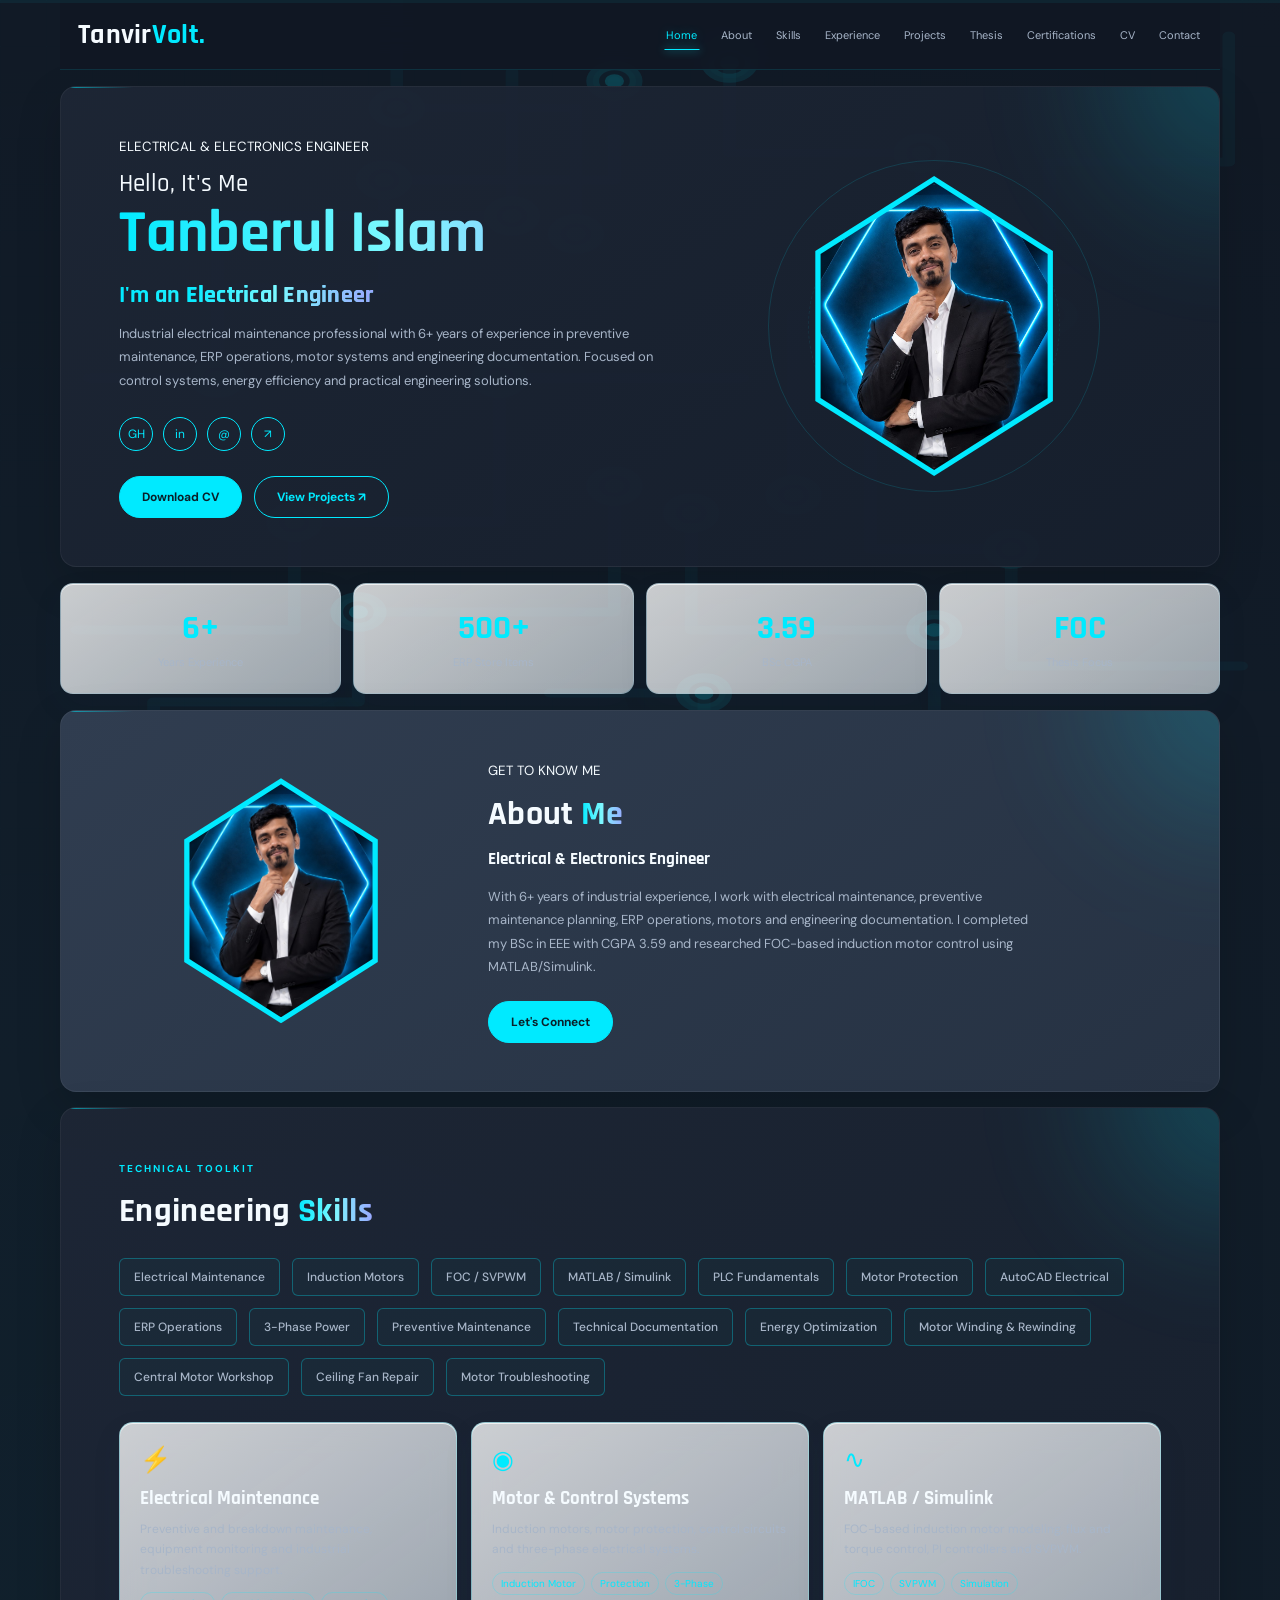
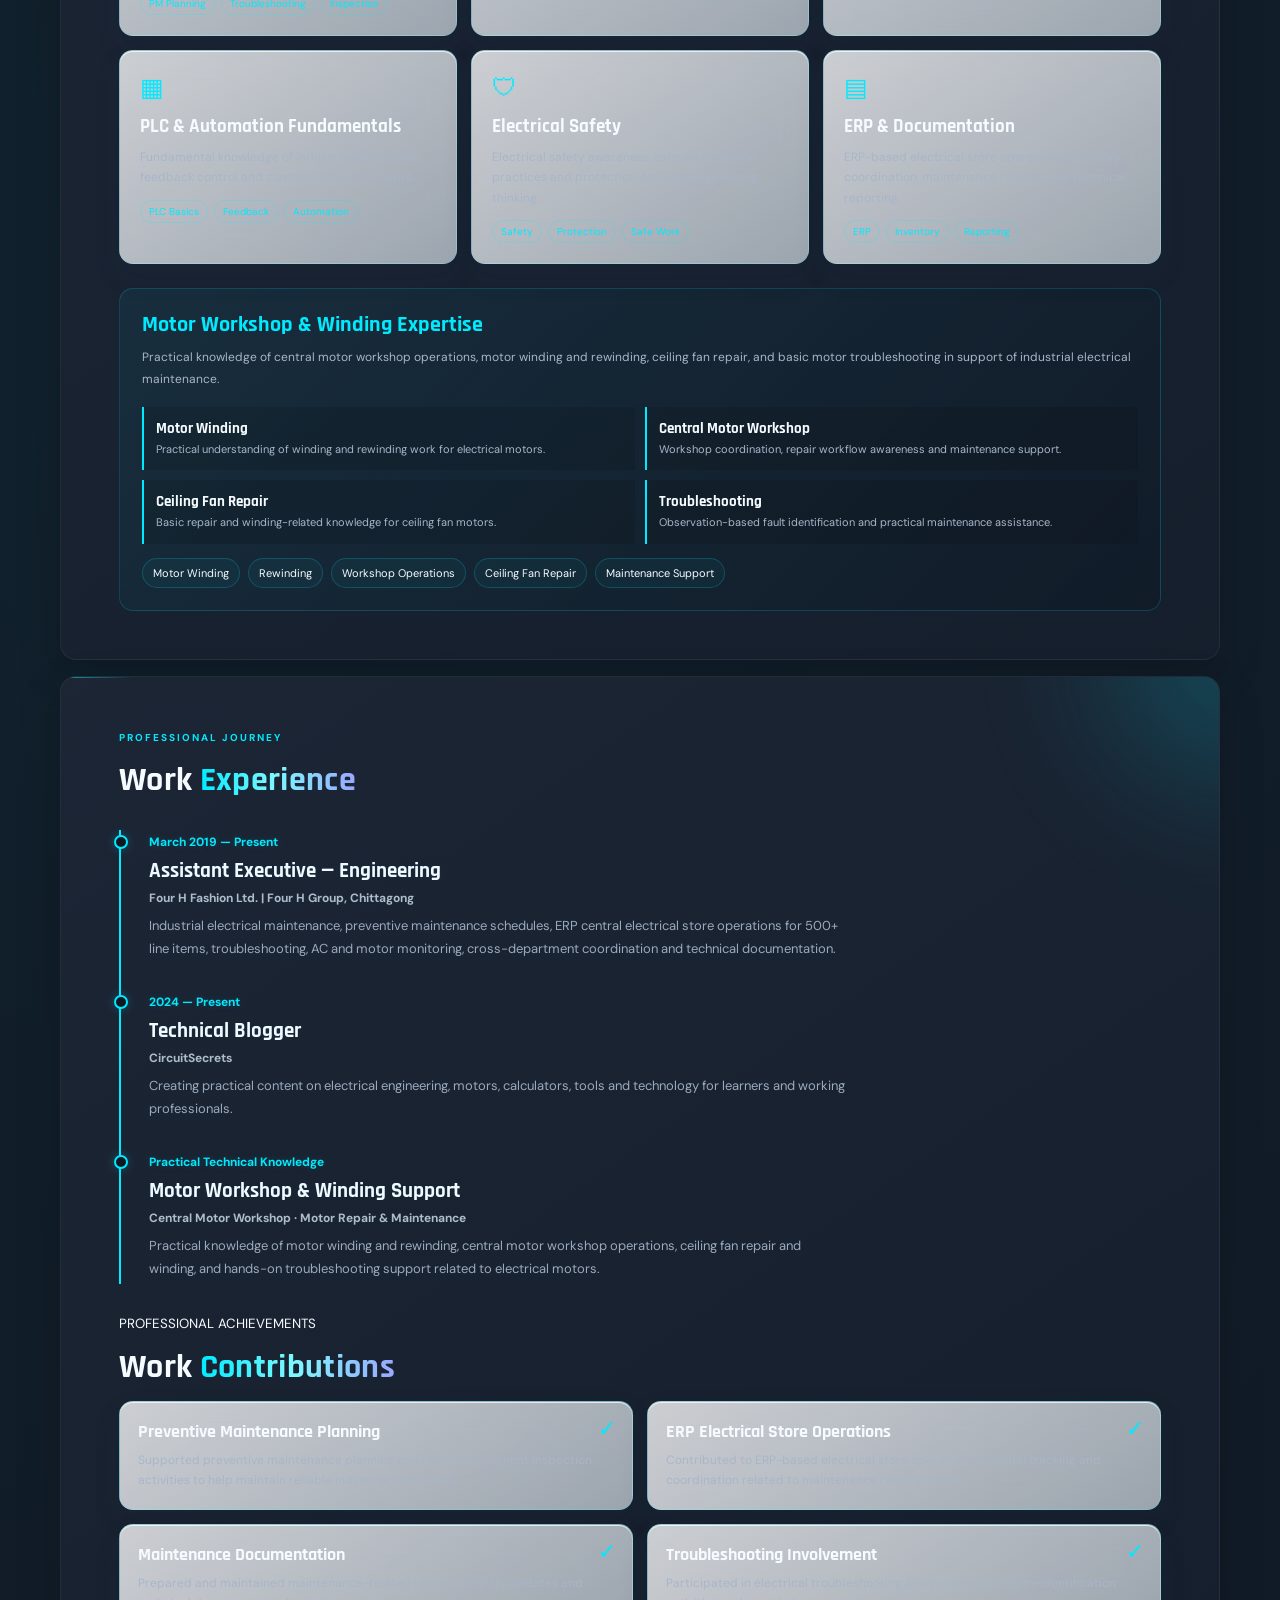
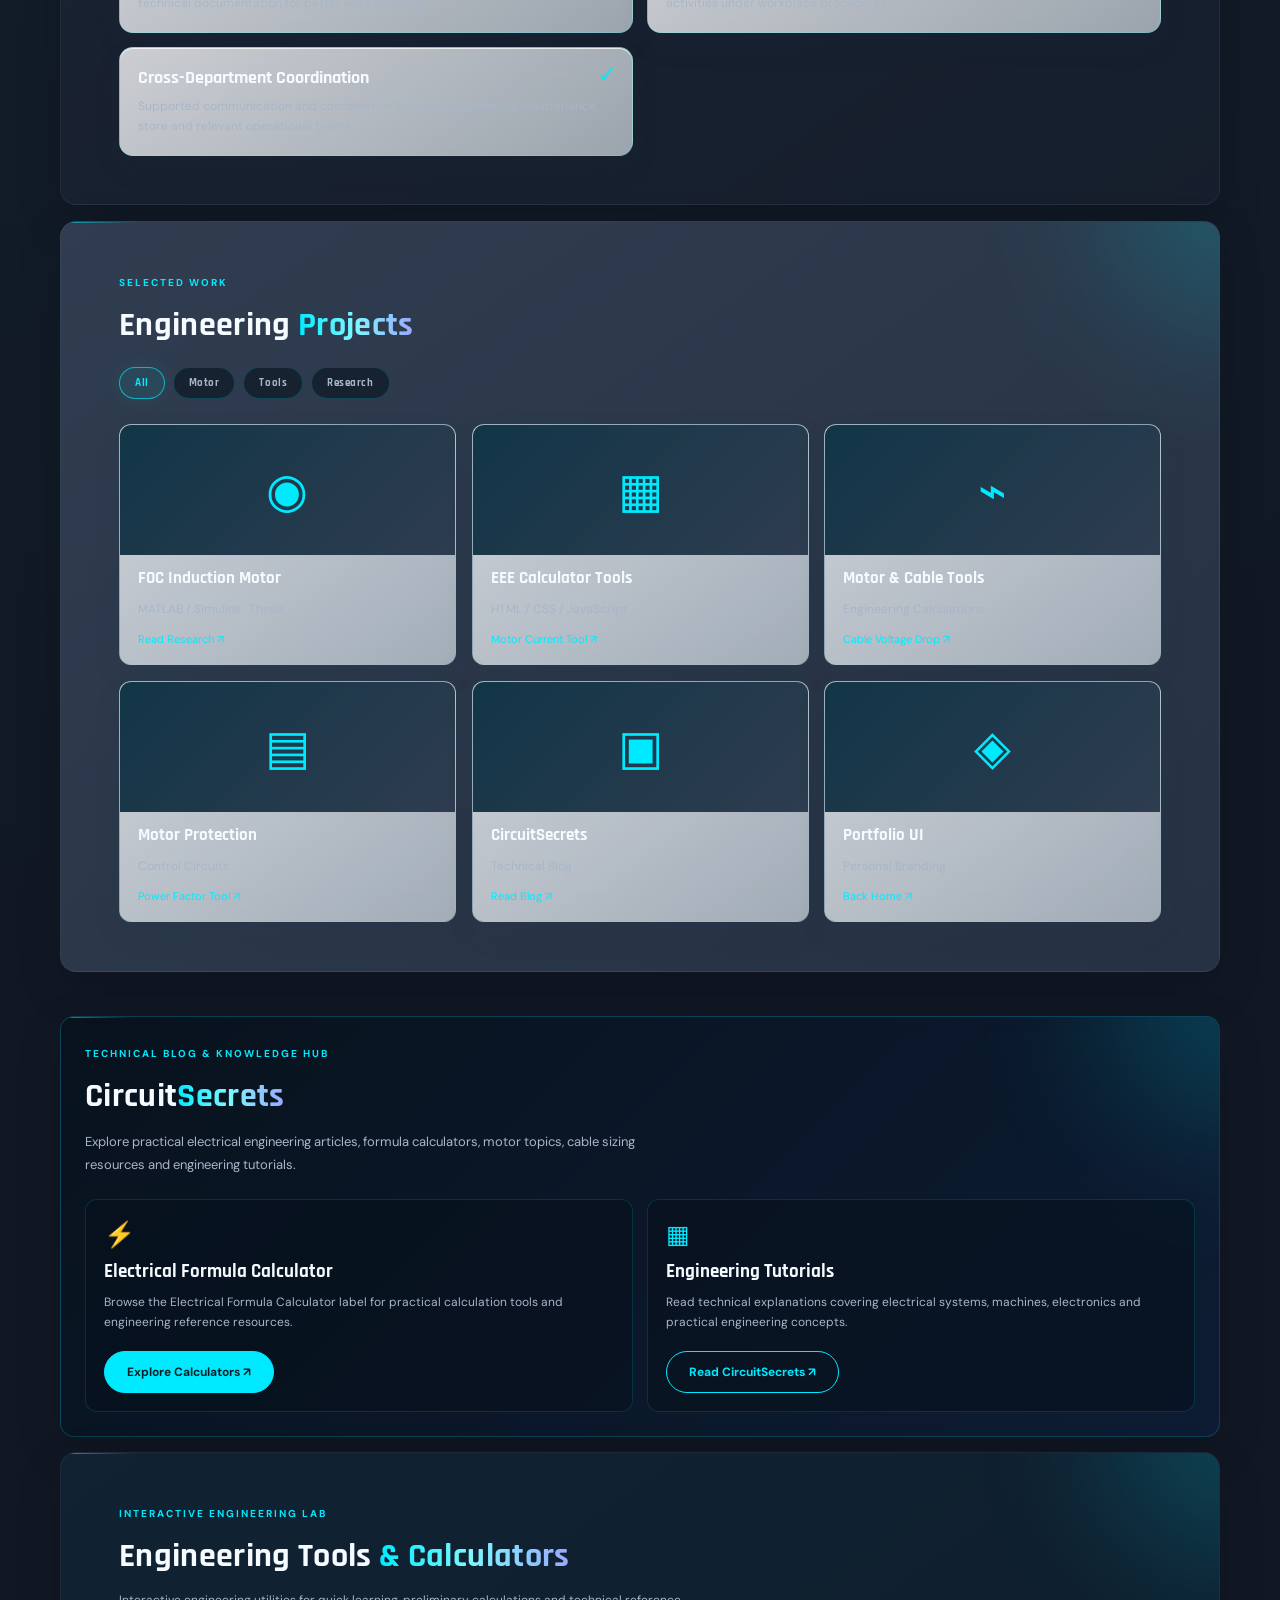
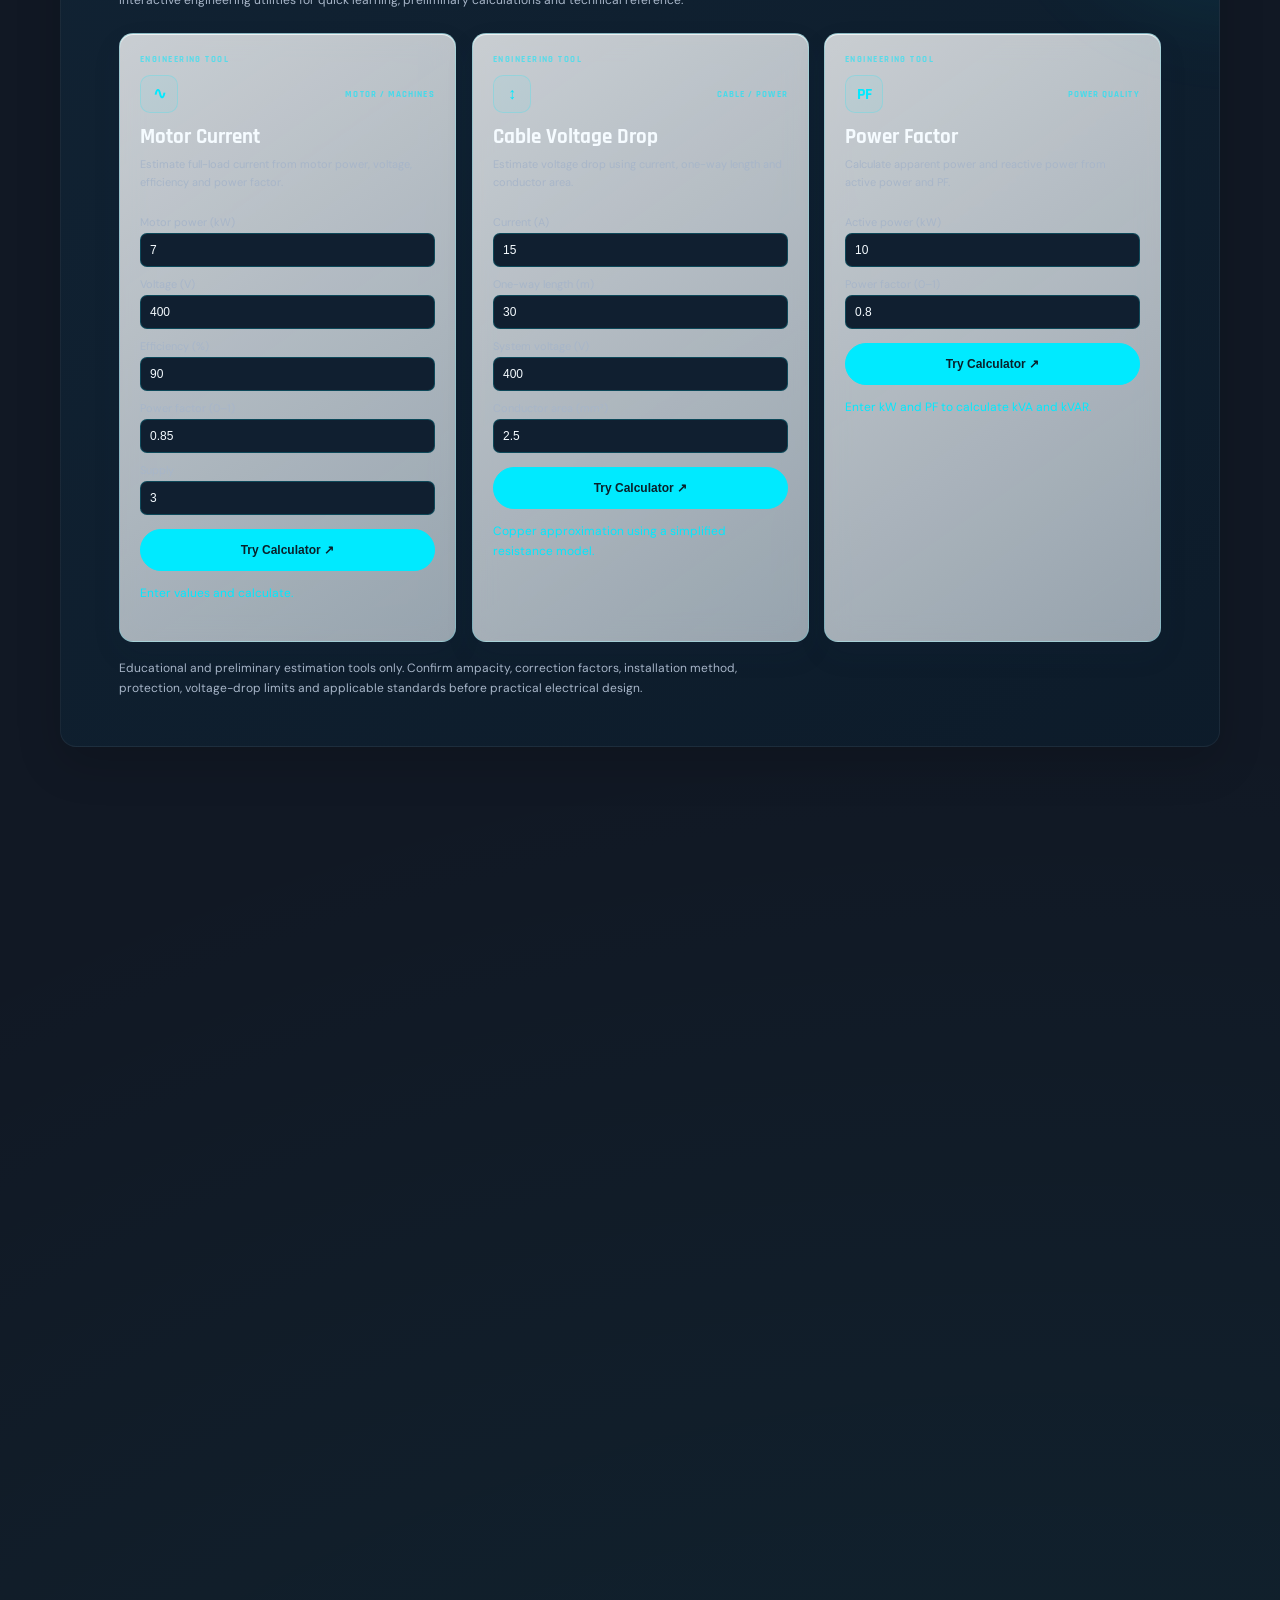
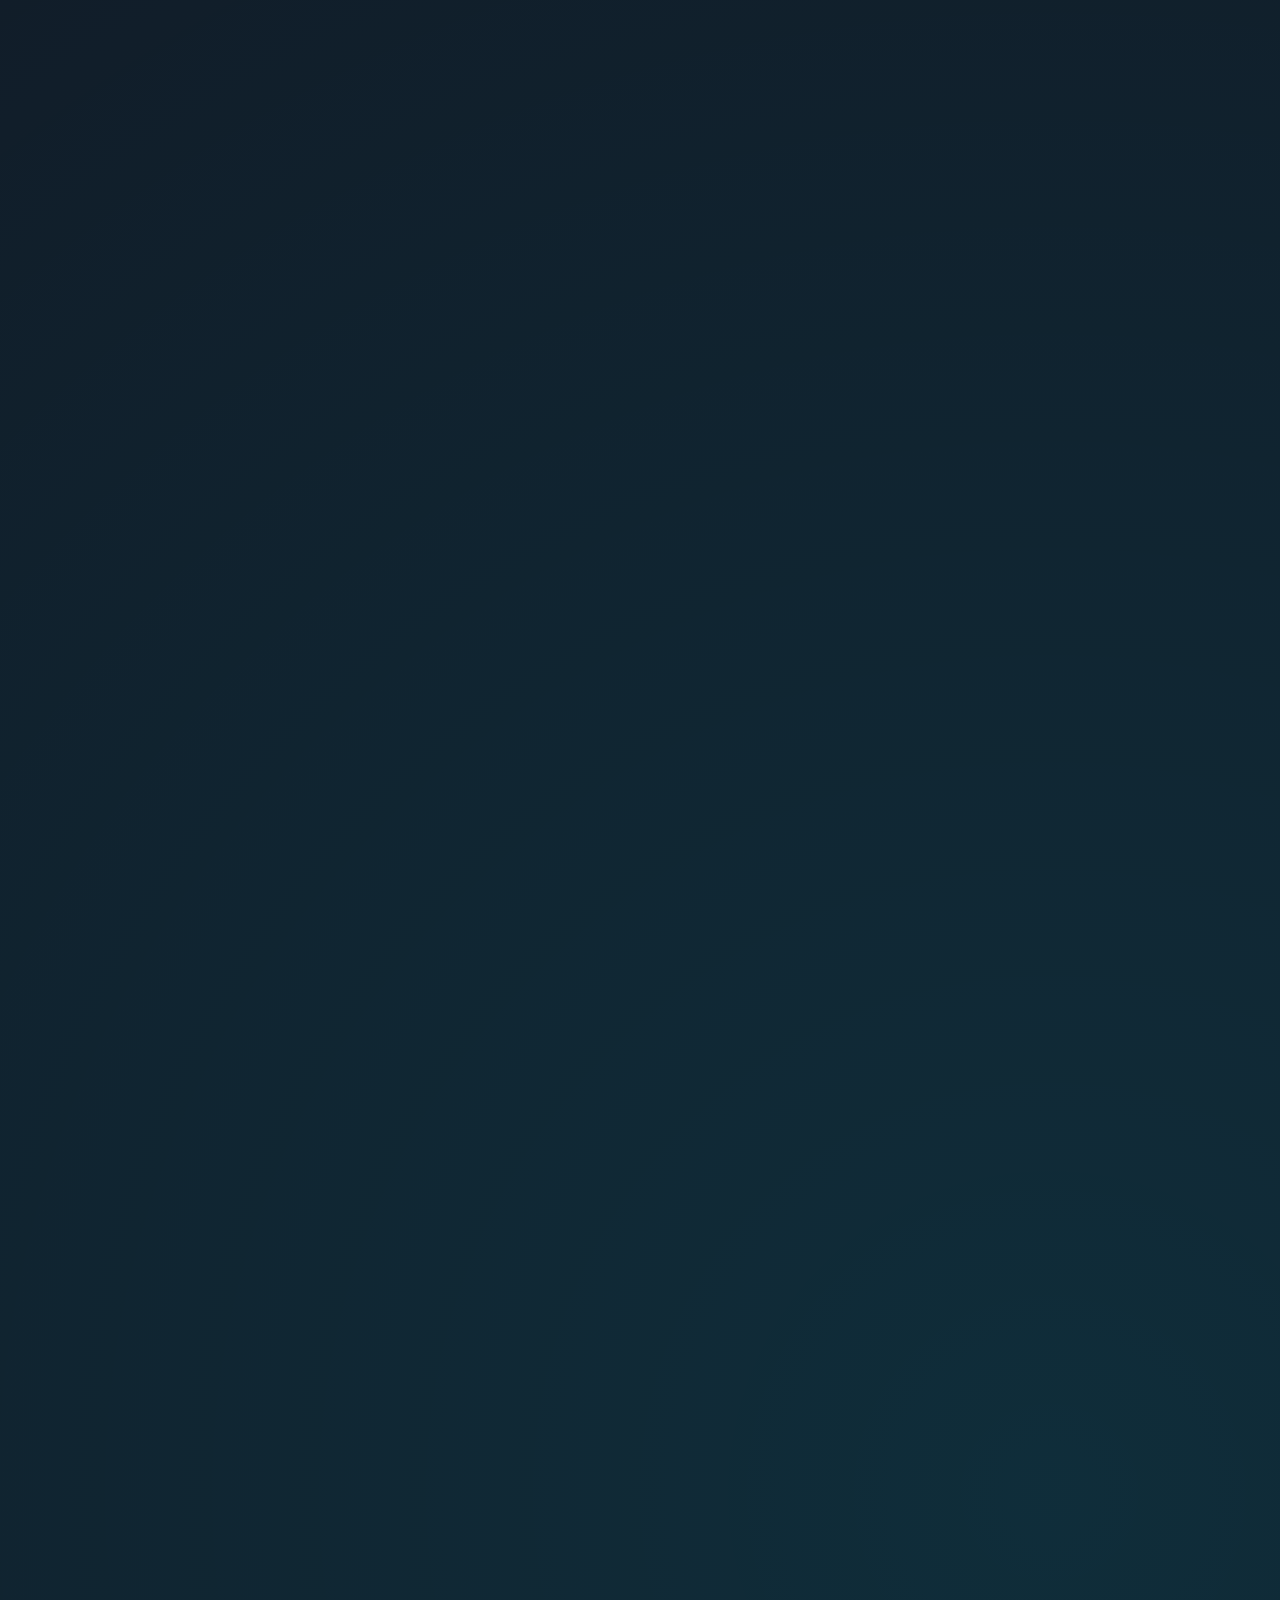
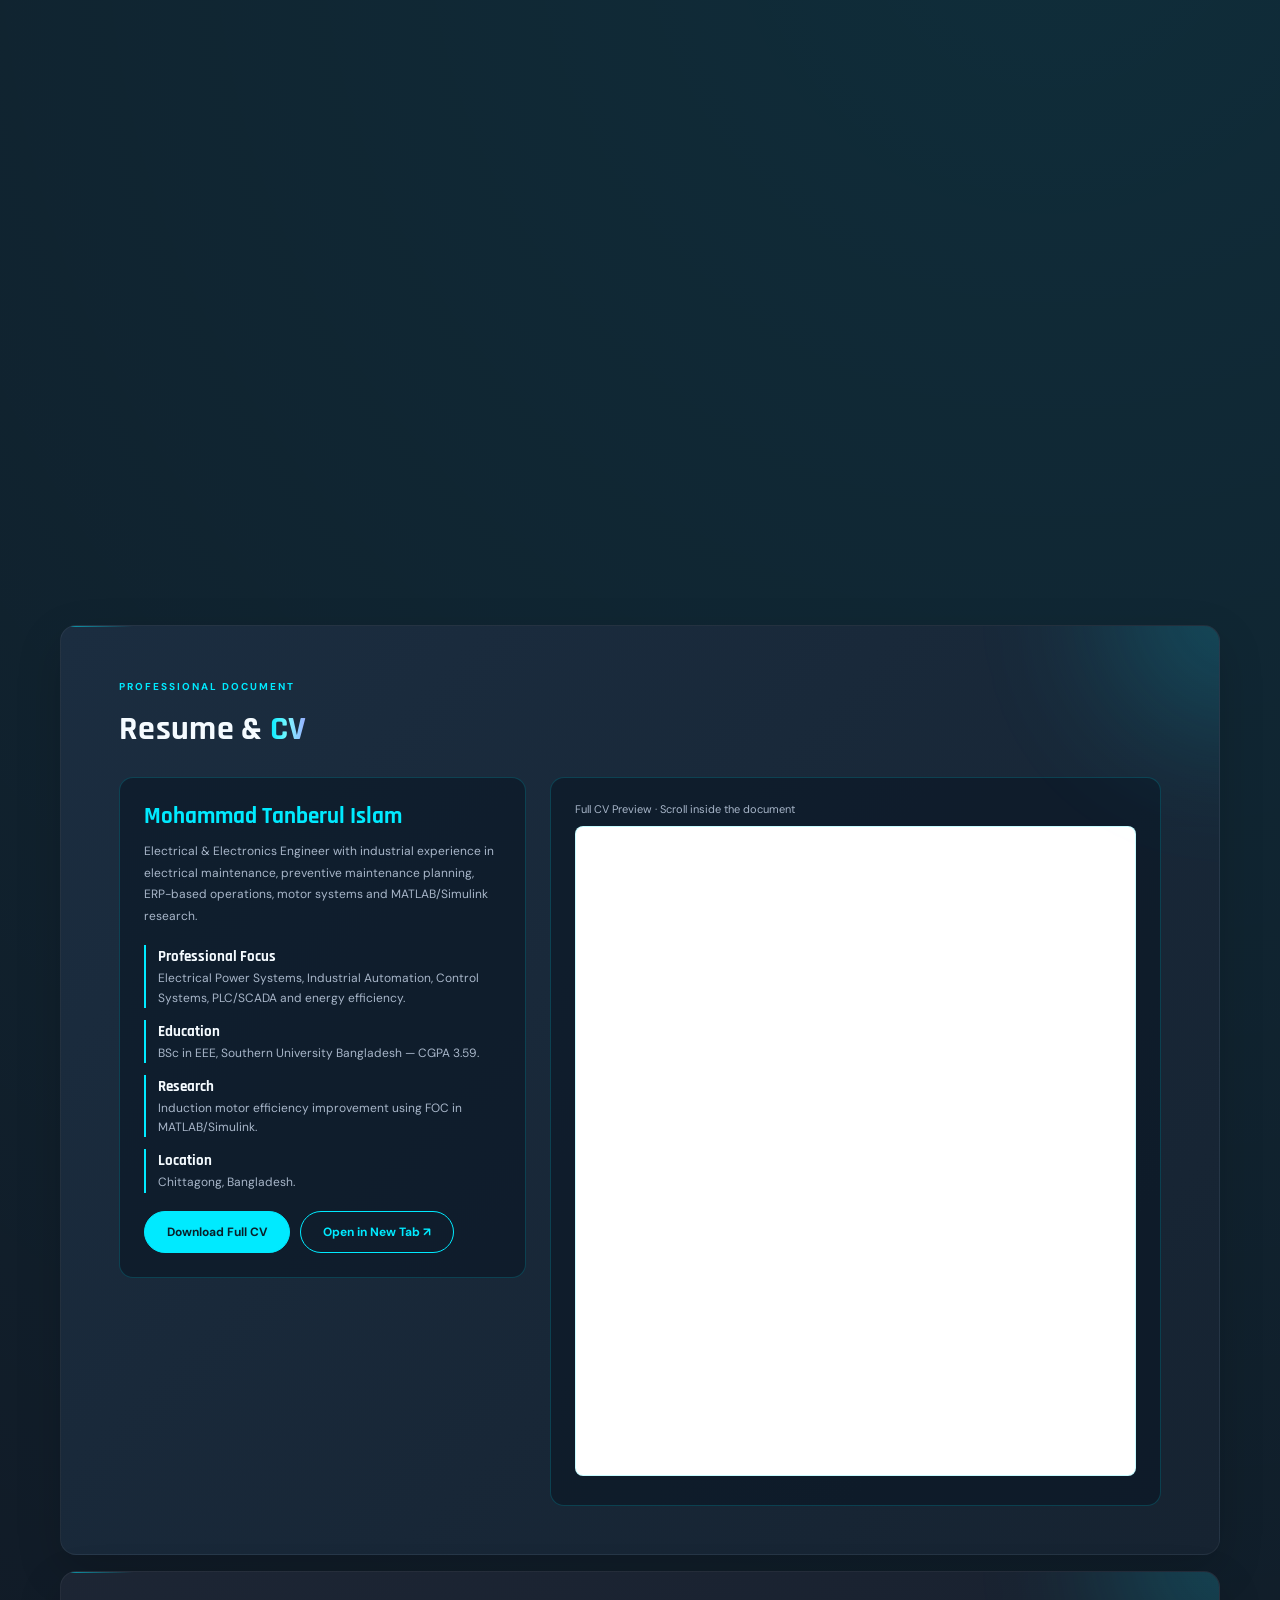
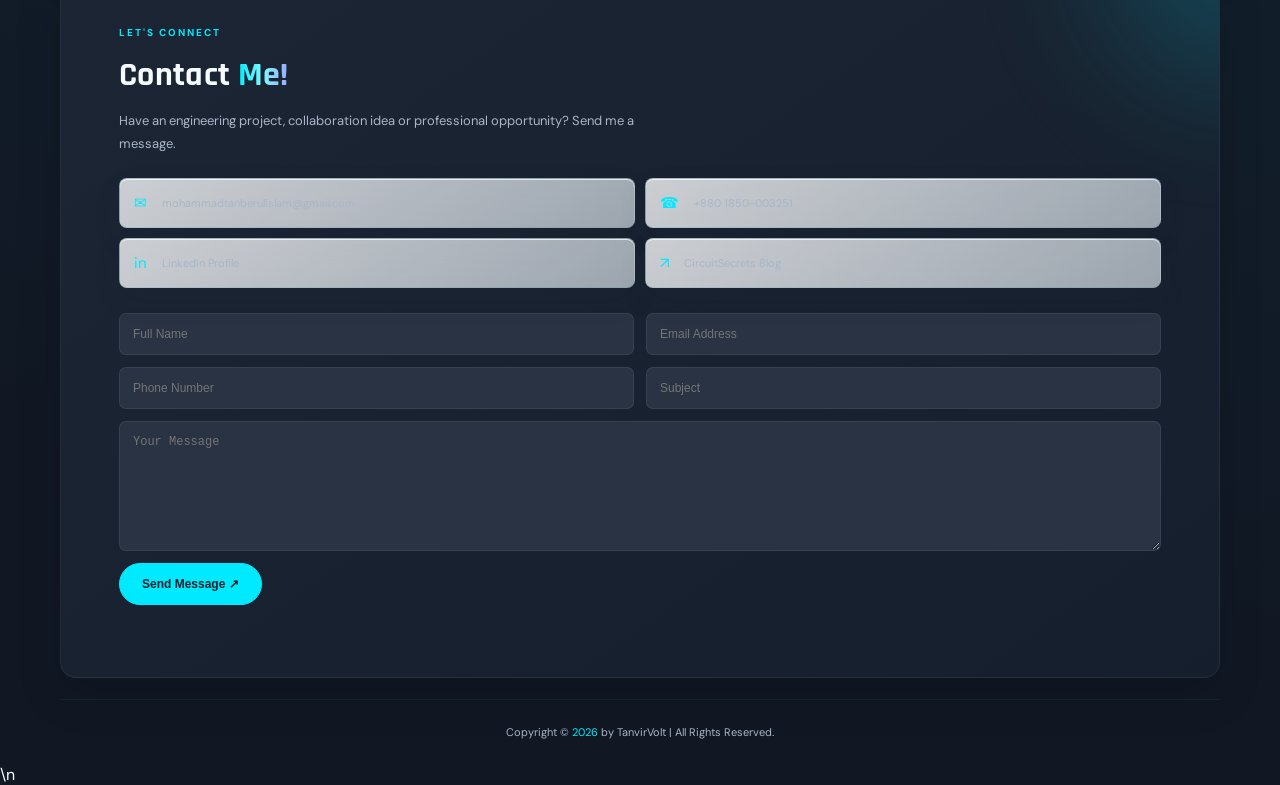
==== commit ea60b56c: "SEO 2.4: link portfolio cards to dedicated project pages" ====
--- a/index.html
+++ b/index.html
@@ -74,10 +74,10 @@
         "@id":"https://tanvirvolt.github.io/#projects",
         "name":"TanvirVolt Engineering Projects",
         "itemListElement":[
-          {"@type":"ListItem","position":1,"name":"FOC Induction Motor","url":"https://tanvirvolt.github.io/#thesis"},
-          {"@type":"ListItem","position":2,"name":"EEE Calculator Tools","url":"https://tanvirvolt.github.io/#projects"},
-          {"@type":"ListItem","position":3,"name":"Motor & Cable Tools","url":"https://tanvirvolt.github.io/#projects"},
-          {"@type":"ListItem","position":4,"name":"Motor Protection","url":"https://tanvirvolt.github.io/#projects"}
+          {"@type":"ListItem","position":1,"name":"FOC Induction Motor","url":"https://tanvirvolt.github.io/projects/induction-motor-foc.html"},
+          {"@type":"ListItem","position":2,"name":"Motor Current Calculator","url":"https://tanvirvolt.github.io/tools/motor-current-calculator.html"},
+          {"@type":"ListItem","position":3,"name":"Cable Voltage Drop Calculator","url":"https://tanvirvolt.github.io/tools/cable-voltage-drop.html"},
+          {"@type":"ListItem","position":4,"name":"Power Factor Calculator","url":"https://tanvirvolt.github.io/tools/power-factor-calculator.html"}
         ]
       },
       {
@@ -85,9 +85,9 @@
         "@id":"https://tanvirvolt.github.io/#engineering-tools",
         "name":"Electrical Engineering Tools",
         "itemListElement":[
-          {"@type":"ListItem","position":1,"name":"Motor Current Calculator","url":"https://tanvirvolt.github.io/#eee-tools"},
-          {"@type":"ListItem","position":2,"name":"Cable Voltage Drop Calculator","url":"https://tanvirvolt.github.io/#eee-tools"},
-          {"@type":"ListItem","position":3,"name":"Power Factor Calculator","url":"https://tanvirvolt.github.io/#eee-tools"}
+          {"@type":"ListItem","position":1,"name":"Motor Current Calculator","url":"https://tanvirvolt.github.io/tools/motor-current-calculator.html"},
+          {"@type":"ListItem","position":2,"name":"Cable Voltage Drop Calculator","url":"https://tanvirvolt.github.io/tools/cable-voltage-drop.html"},
+          {"@type":"ListItem","position":3,"name":"Power Factor Calculator","url":"https://tanvirvolt.github.io/tools/power-factor-calculator.html"}
         ]
       }
     ]
@@ -148,7 +148,7 @@
       <section id="about" class="panel about reveal from-left"><div class="hex small"><img src="profile.jpg" alt="Tanberul Islam portrait"></div><div><small>GET TO KNOW ME</small><h2>About <span>Me</span></h2><h3>Electrical & Electronics Engineer</h3><p>With 6+ years of industrial experience, I work with electrical maintenance, preventive maintenance planning, ERP operations, motors and engineering documentation. I completed my BSc in EEE with CGPA 3.59 and researched FOC-based induction motor control using MATLAB/Simulink.</p><a class="btn" href="#contact">Let's Connect</a></div></section>
       <section id="skills" class="panel reveal from-right"><small>TECHNICAL TOOLKIT</small><h2>Engineering <span>Skills</span></h2><div class="chips"><b>Electrical Maintenance</b><b>Induction Motors</b><b>FOC / SVPWM</b><b>MATLAB / Simulink</b><b>PLC Fundamentals</b><b>Motor Protection</b><b>AutoCAD Electrical</b><b>ERP Operations</b><b>3-Phase Power</b><b>Preventive Maintenance</b><b>Technical Documentation</b><b>Energy Optimization</b></div></section>
       <section id="experience" class="panel reveal"><small>PROFESSIONAL JOURNEY</small><h2>Work <span>Experience</span></h2><div class="timeline"><article><span>March 2019 — Present</span><h3>Assistant Executive — Engineering</h3><h4>Four H Fashion Ltd. | Four H Group, Chittagong</h4><p>Industrial electrical maintenance, preventive maintenance schedules, ERP central electrical store operations for 500+ line items, troubleshooting, AC and motor monitoring, cross-department coordination and technical documentation.</p></article><article><span>2024 — Present</span><h3>Technical Blogger</h3><h4>CircuitSecrets</h4><p>Creating practical content on electrical engineering, motors, calculators, tools and technology for learners and working professionals.</p></article></div></section>
-      <section id="projects" class="panel projects reveal"><small>SELECTED WORK</small><h2>Engineering <span>Projects</span></h2><div class="projects-grid"><article><div>◉</div><h3>FOC Induction Motor</h3><p>MATLAB / Simulink · Thesis</p><a href="#thesis">View Details ↗</a></article><article><div>▦</div><h3>EEE Calculator Tools</h3><p>HTML / CSS / JavaScript</p><a href="https://circuitsecrets.blogspot.com" target="_blank" rel="noopener">Visit Blog ↗</a></article><article><div>⌁</div><h3>Motor & Cable Tools</h3><p>Engineering Calculations</p><a href="#contact">Discuss ↗</a></article><article><div>▤</div><h3>Motor Protection</h3><p>Control Circuits</p><a href="#contact">Discuss ↗</a></article><article><div>▣</div><h3>CircuitSecrets</h3><p>Technical Blog</p><a href="https://circuitsecrets.blogspot.com" target="_blank" rel="noopener">Read Blog ↗</a></article><article><div>◈</div><h3>Portfolio UI</h3><p>Personal Branding</p><a href="#home">Back Home ↗</a></article></div></section>
+      <section id="projects" class="panel projects reveal"><small>SELECTED WORK</small><h2>Engineering <span>Projects</span></h2><div class="projects-grid"><article><div>◉</div><h3>FOC Induction Motor</h3><p>MATLAB / Simulink · Thesis</p><a href="projects/induction-motor-foc.html">Read Research ↗</a></article><article><div>▦</div><h3>EEE Calculator Tools</h3><p>HTML / CSS / JavaScript</p><a href="tools/motor-current-calculator.html">Motor Current Tool ↗</a></article><article><div>⌁</div><h3>Motor & Cable Tools</h3><p>Engineering Calculations</p><a href="tools/cable-voltage-drop.html">Cable Voltage Drop ↗</a></article><article><div>▤</div><h3>Motor Protection</h3><p>Control Circuits</p><a href="tools/power-factor-calculator.html">Power Factor Tool ↗</a></article><article><div>▣</div><h3>CircuitSecrets</h3><p>Technical Blog</p><a href="https://circuitsecrets.blogspot.com" target="_blank" rel="noopener">Read Blog ↗</a></article><article><div>◈</div><h3>Portfolio UI</h3><p>Personal Branding</p><a href="#home">Back Home ↗</a></article></div></section>
       <section id="thesis" class="panel thesis reveal from-left"><div class="thesis-copy"><small>RESEARCH HIGHLIGHT</small><h2>My <span>Thesis</span></h2><h3>Efficiency Improvement of an Induction Motor Using Advanced Control Techniques</h3><p>This BSc EEE research explores indirect field-oriented control (IFOC) for a three-phase induction motor in MATLAB/Simulink. The model focuses on decoupled flux and torque control, reference-speed tracking, d–q current regulation, rotor-flux/slip estimation and SVPWM-based inverter switching.</p><h3 class="thesis-subheading">Research workflow</h3><ol class="thesis-workflow"><li>Set the speed reference and compare it with the measured motor speed.</li><li>Use PI control and d–q current references to regulate torque-producing and flux-producing components.</li><li>Estimate rotor flux and slip angle, then transform reference quantities between coordinate frames.</li><li>Generate SVPWM switching commands for the voltage-source inverter feeding the induction motor.</li><li>Evaluate speed, electromagnetic torque and current responses across the tested simulation conditions.</li></ol><p class="thesis-method-note"><strong>Research integrity:</strong> quantitative efficiency improvement should only be reported when supported by the thesis simulation results and a clearly defined baseline comparison.</p><div class="thesis-tags"><span>IFOC</span><span>SVPWM</span><span>MATLAB / Simulink</span><span>Induction Motor</span><span>PI Control</span></div><a class="btn" href="#cv">View CV & Research ↗</a></div><div class="thesis-visual"><div class="orbit"><span>FOC</span><span>SVPWM</span><span>IM</span></div></div></section>
       <section id="case-studies" class="panel reveal"><small>ENGINEERING APPROACH</small><h2>Case <span>Studies</span></h2><p class="case-study-intro">Selected engineering work across motor control research, industrial electrical maintenance and practical calculation tools. The summaries below describe the project scope and approach; measured performance outcomes are only stated when verified data is available.</p><div class="case-study-grid"><article><strong>FOC Induction Motor Control</strong><p><b>Objective:</b> Study induction-motor speed and torque control using indirect field-oriented control (IFOC).</p><p><b>Method:</b> MATLAB/Simulink model with reference-speed control, d–q current control, rotor-flux/slip estimation and SVPWM-driven voltage-source inverter.</p><p><b>Evaluation:</b> Review speed response, torque response and flux/torque decoupling under the simulated operating conditions.</p></article><article><strong>Industrial Electrical Maintenance</strong><p><b>Scope:</b> Preventive maintenance planning, motor and electrical-system monitoring, troubleshooting support and technical documentation.</p><p><b>Workflow:</b> Record observations, identify the equipment/operating context, document corrective action and support follow-up maintenance.</p><p><b>Focus:</b> Reliability, safe work practices and clear maintenance records; no unverified savings or uptime figures are claimed.</p></article><article><strong>Electrical Engineering Calculators</strong><p><b>Tools:</b> Motor-current estimation, cable voltage-drop estimation and power-factor calculations.</p><p><b>Method:</b> Browser-based HTML, CSS and JavaScript with input validation and displayed calculation results.</p><p><b>Limitations:</b> Results are preliminary estimates and must be checked against equipment data, installation conditions and applicable electrical standards.</p></article></div></section>
       <section id="education" class="panel reveal"><small>ACADEMIC BACKGROUND</small><h2>Education</h2><div class="education-grid"><article><span>2025</span><h3>BSc in Electrical & Electronics Engineering</h3><p>Southern University Bangladesh · CGPA 3.59</p></article><article><span>2018</span><h3>Diploma in Electrical Engineering</h3><p>Chittagong Polytechnic Institute · CGPA 3.06</p></article></div></section>
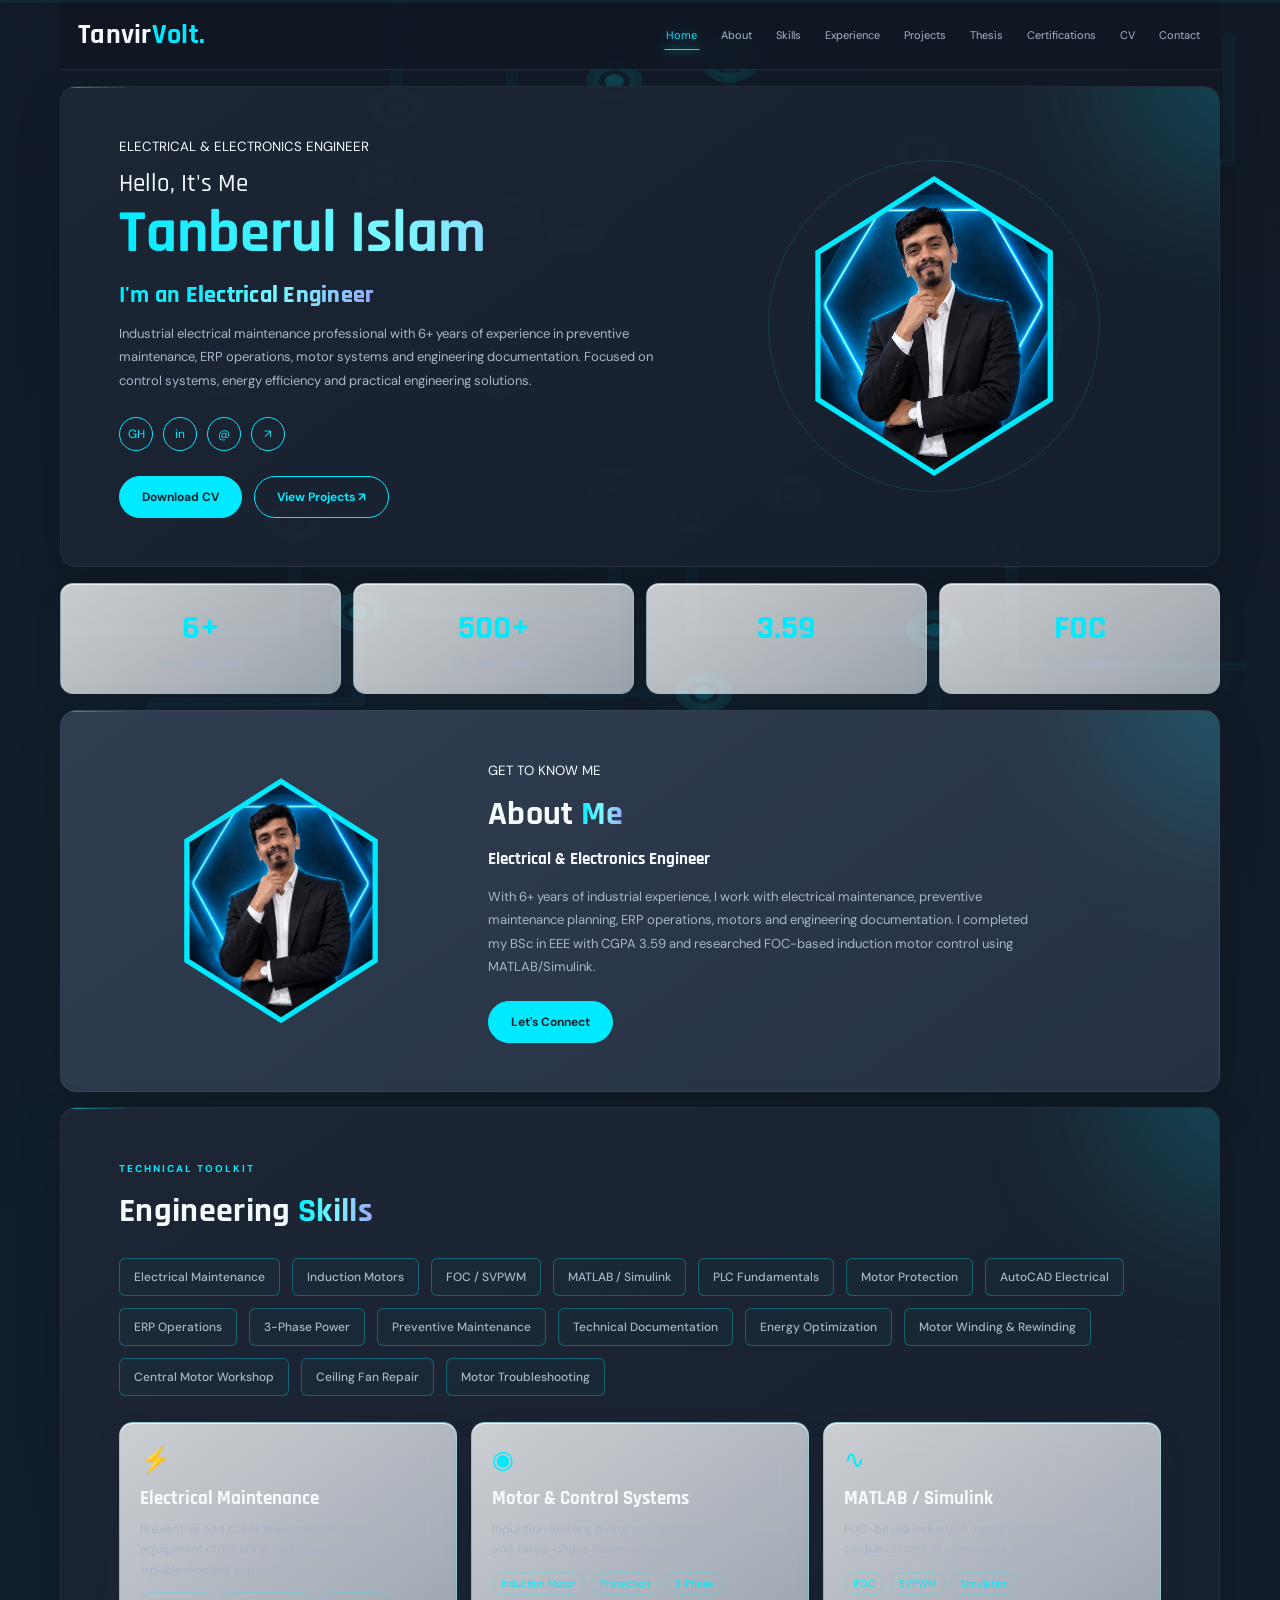
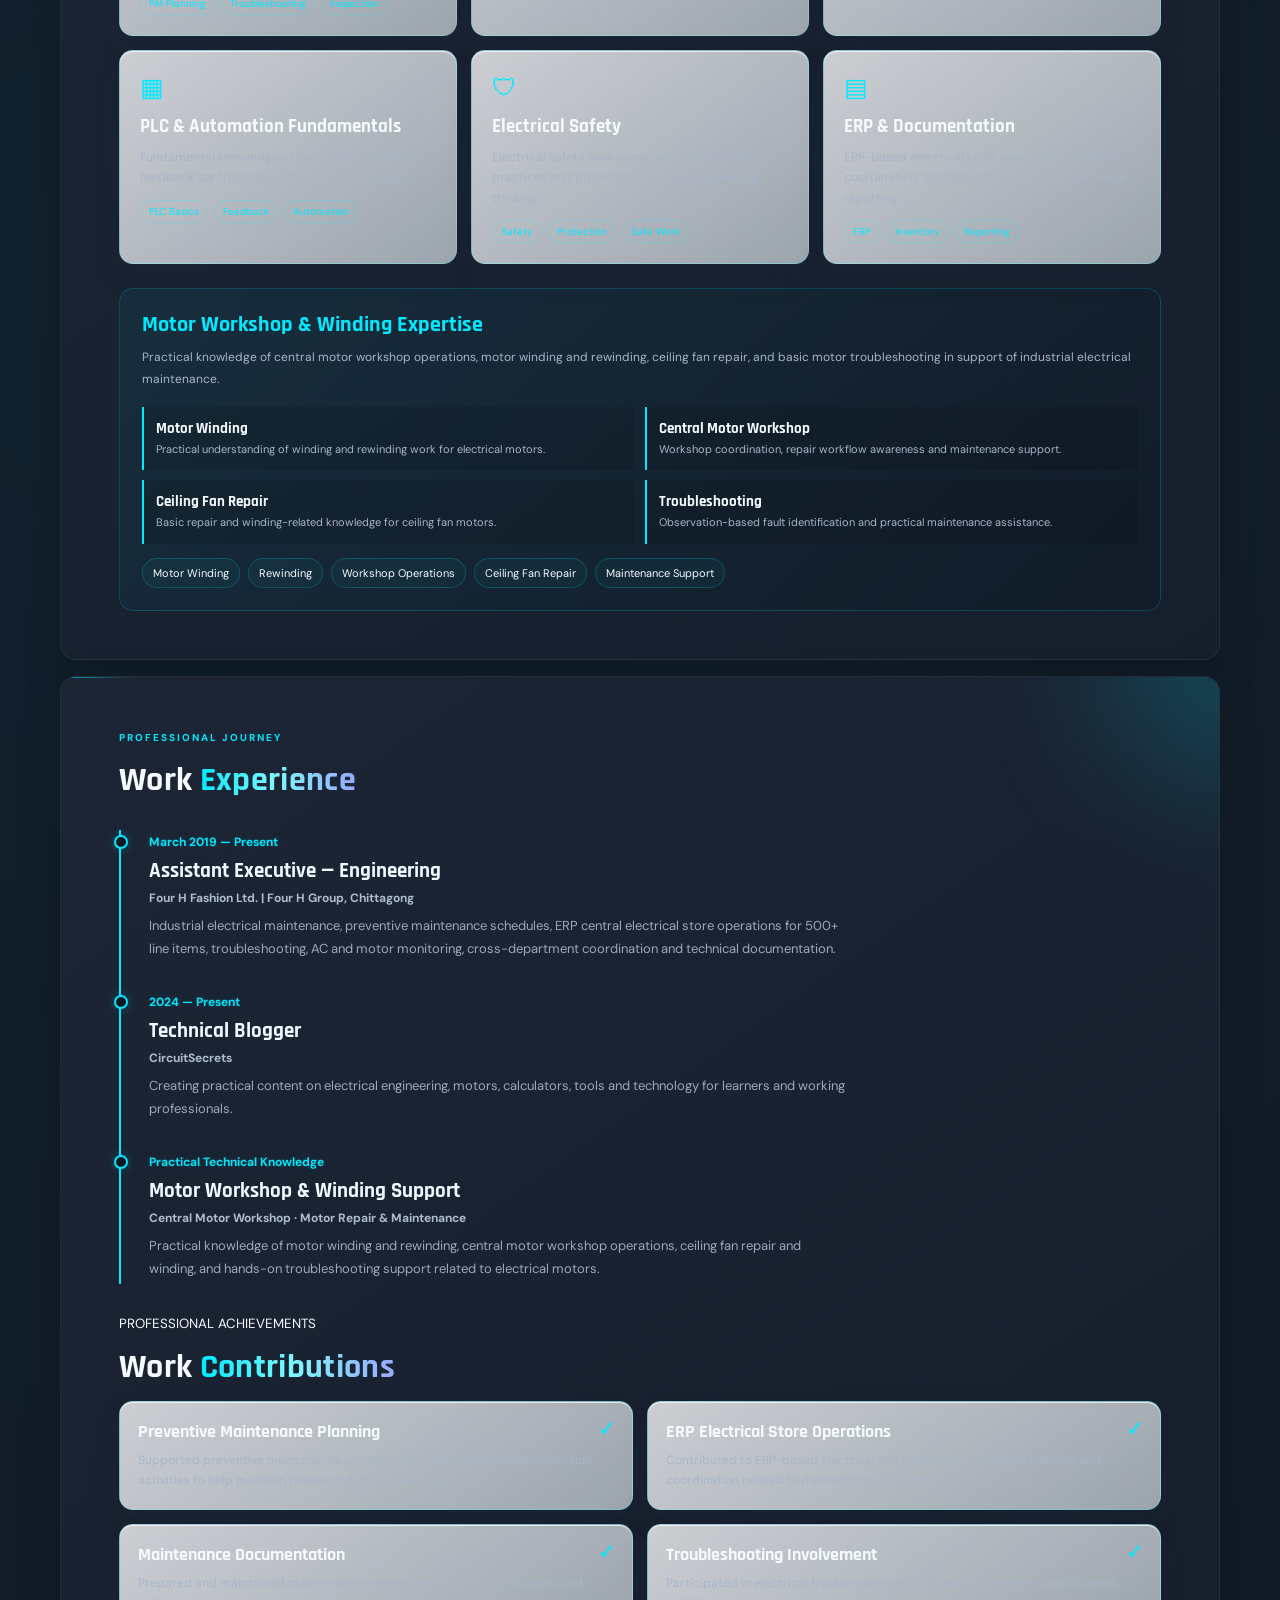
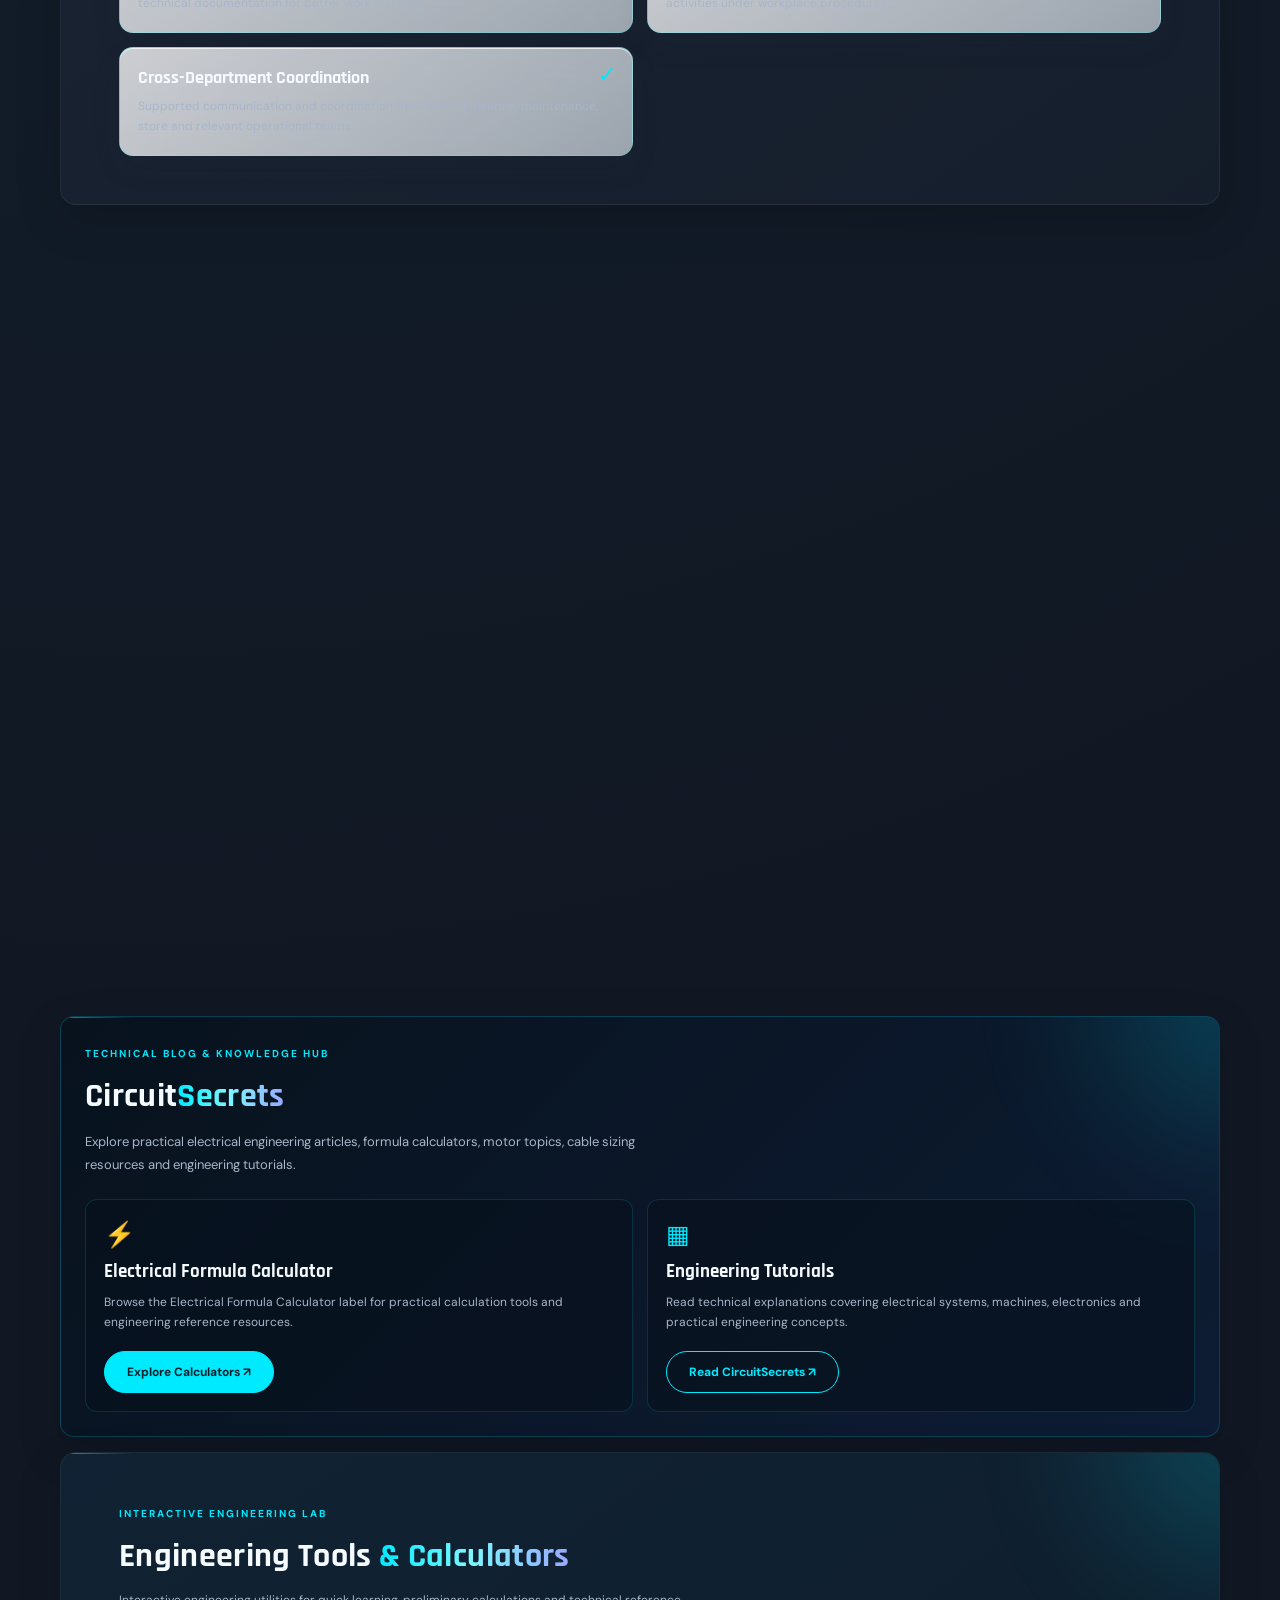
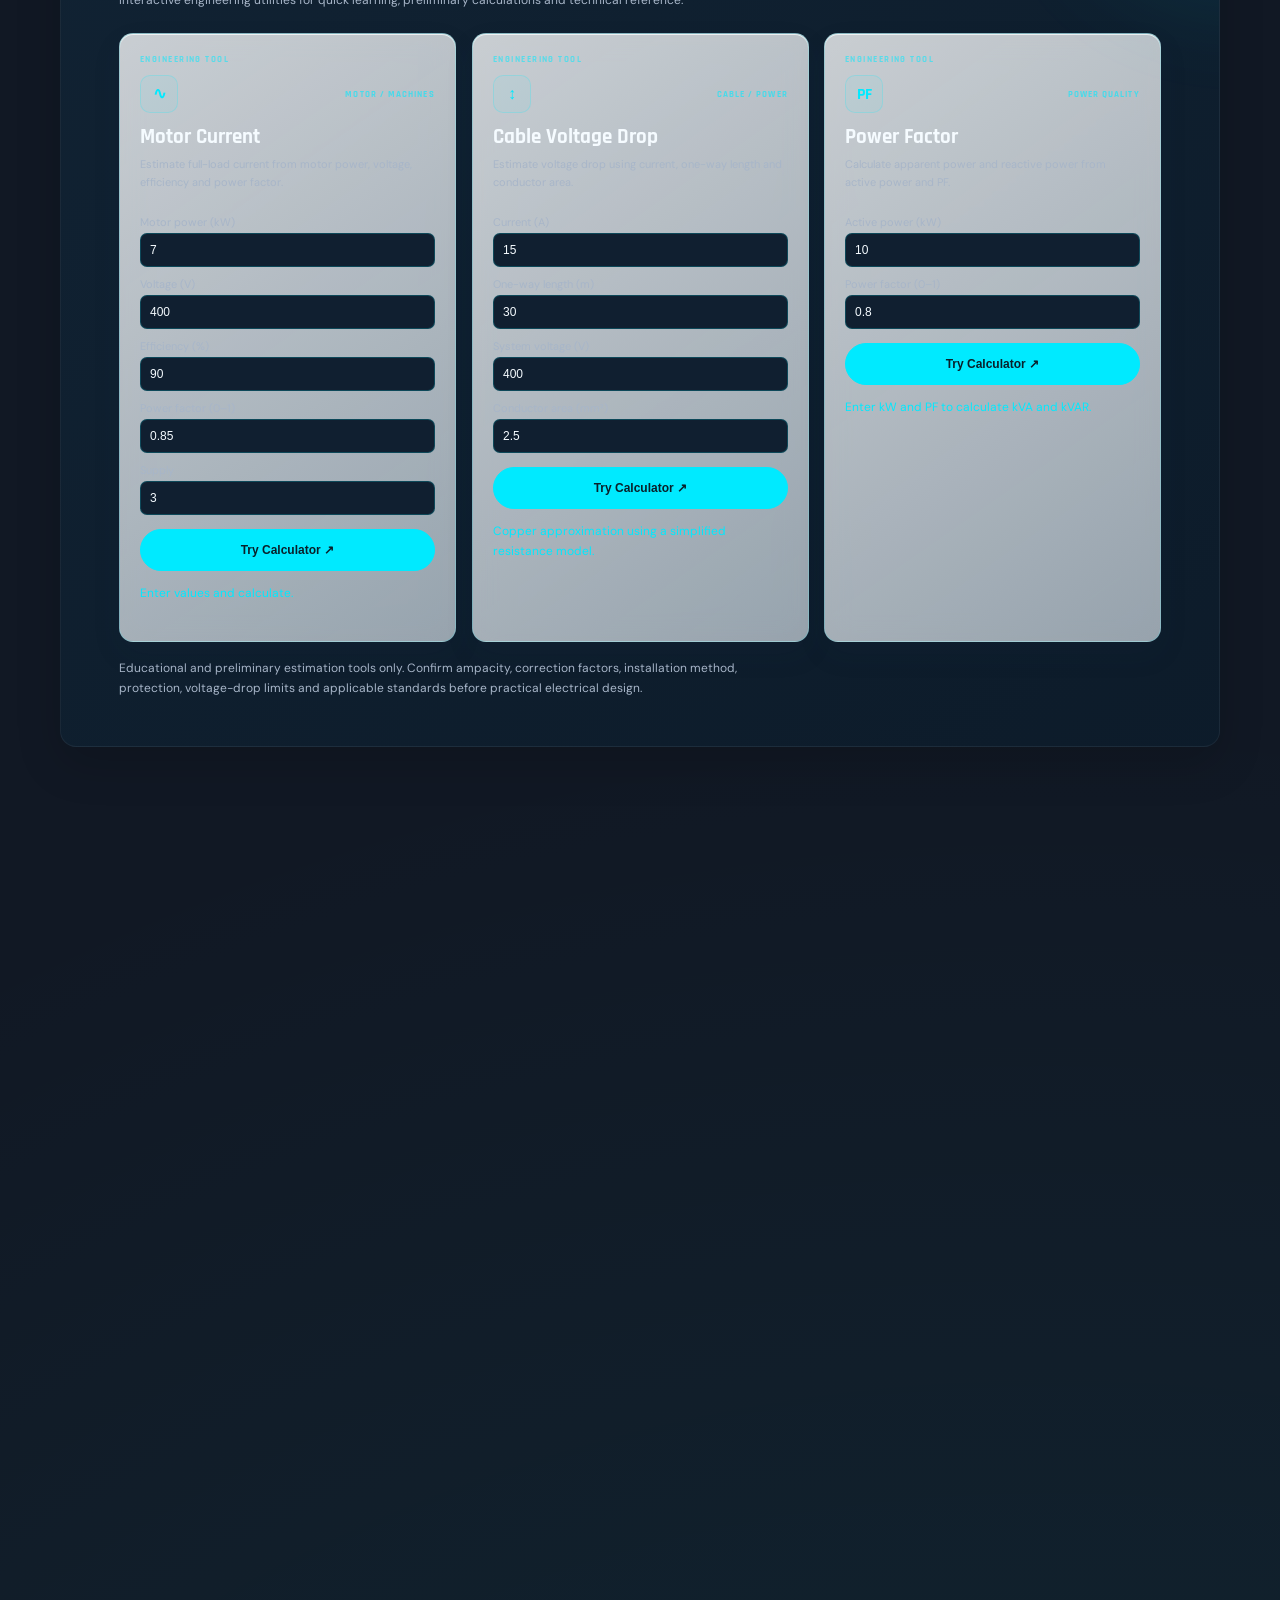
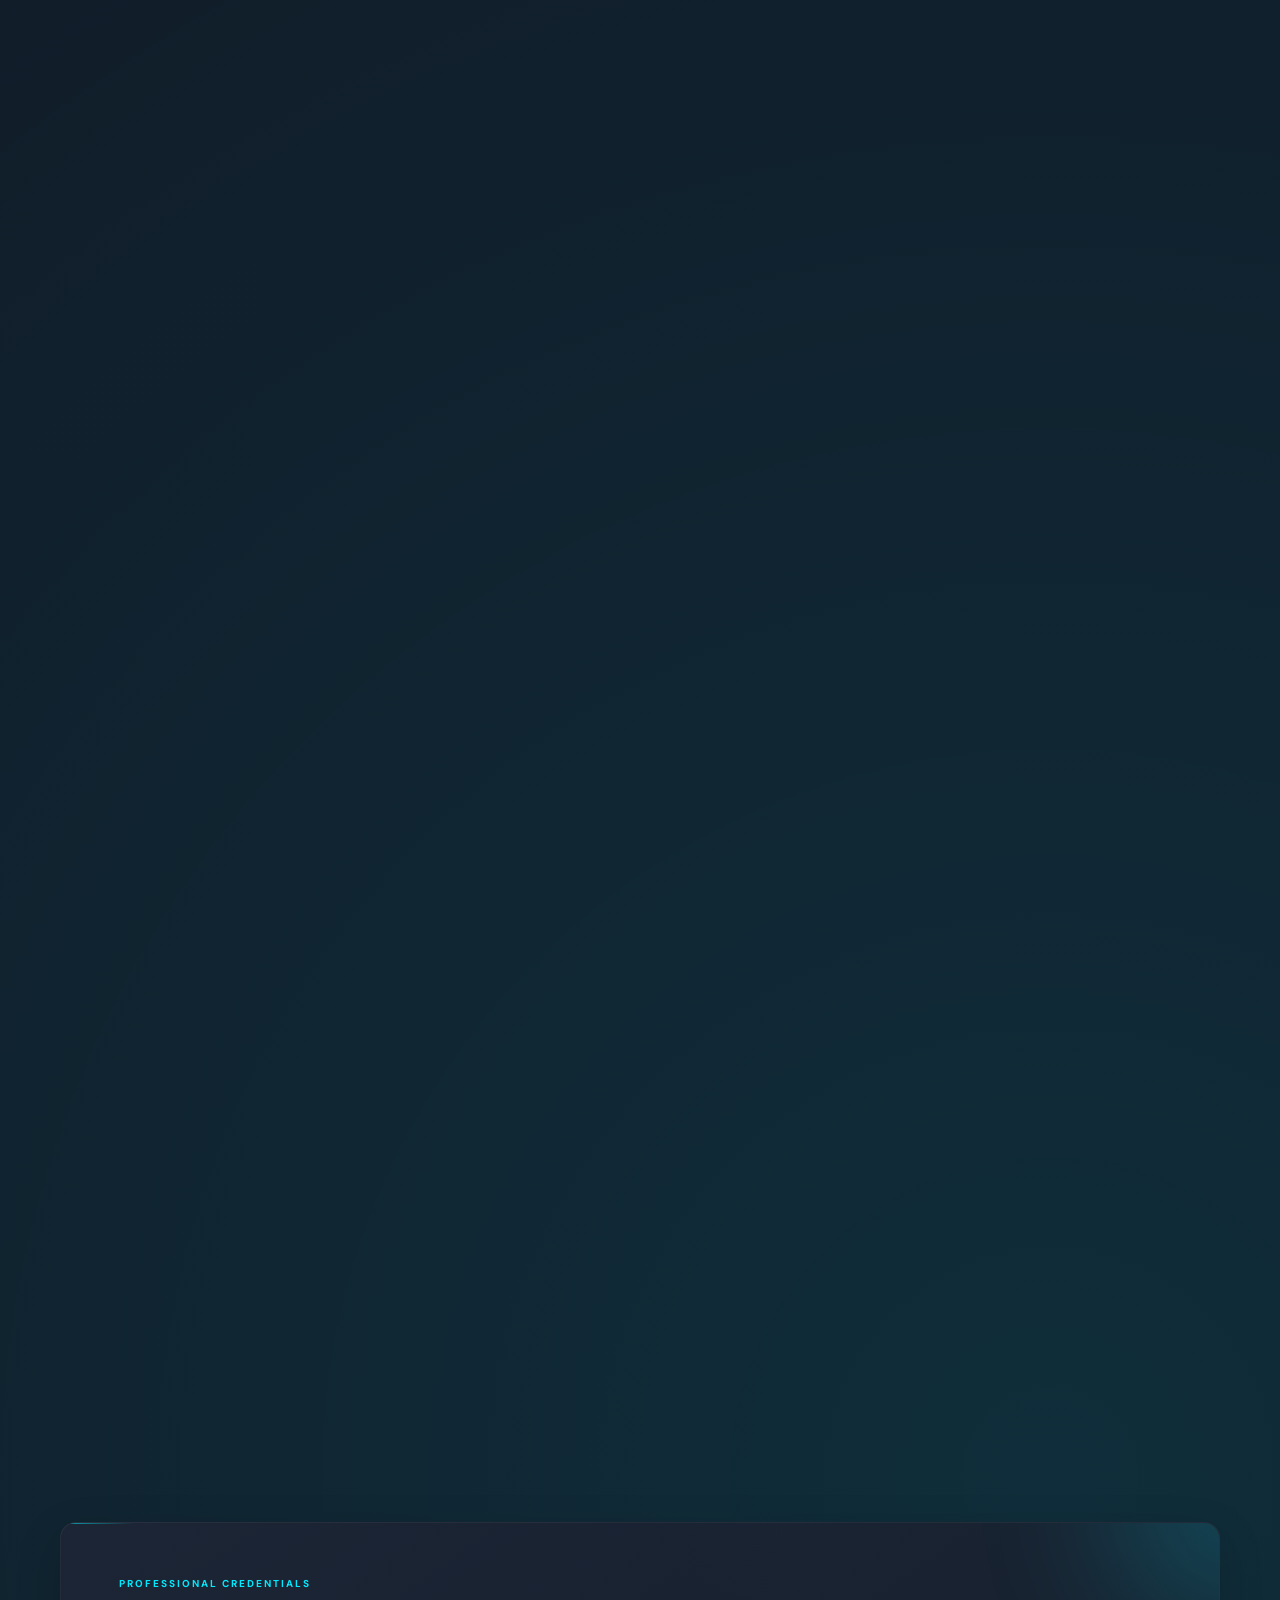
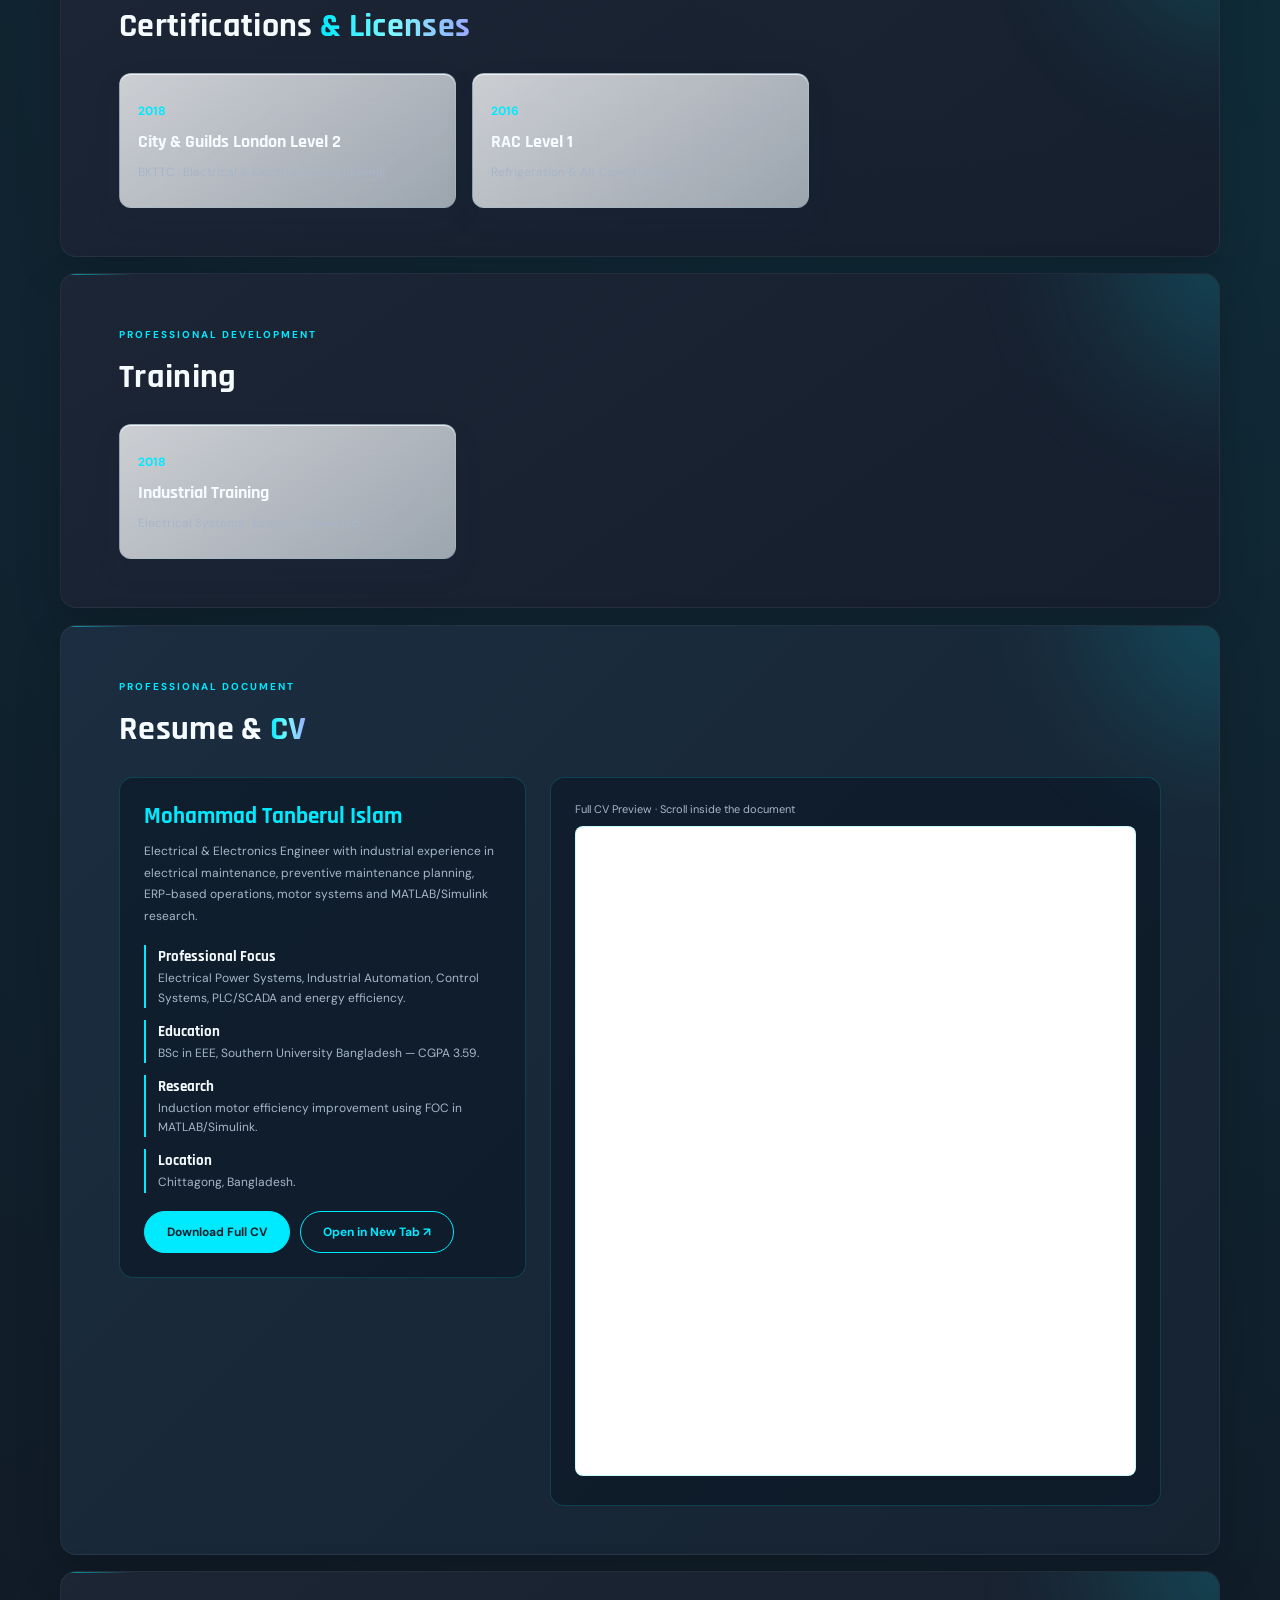
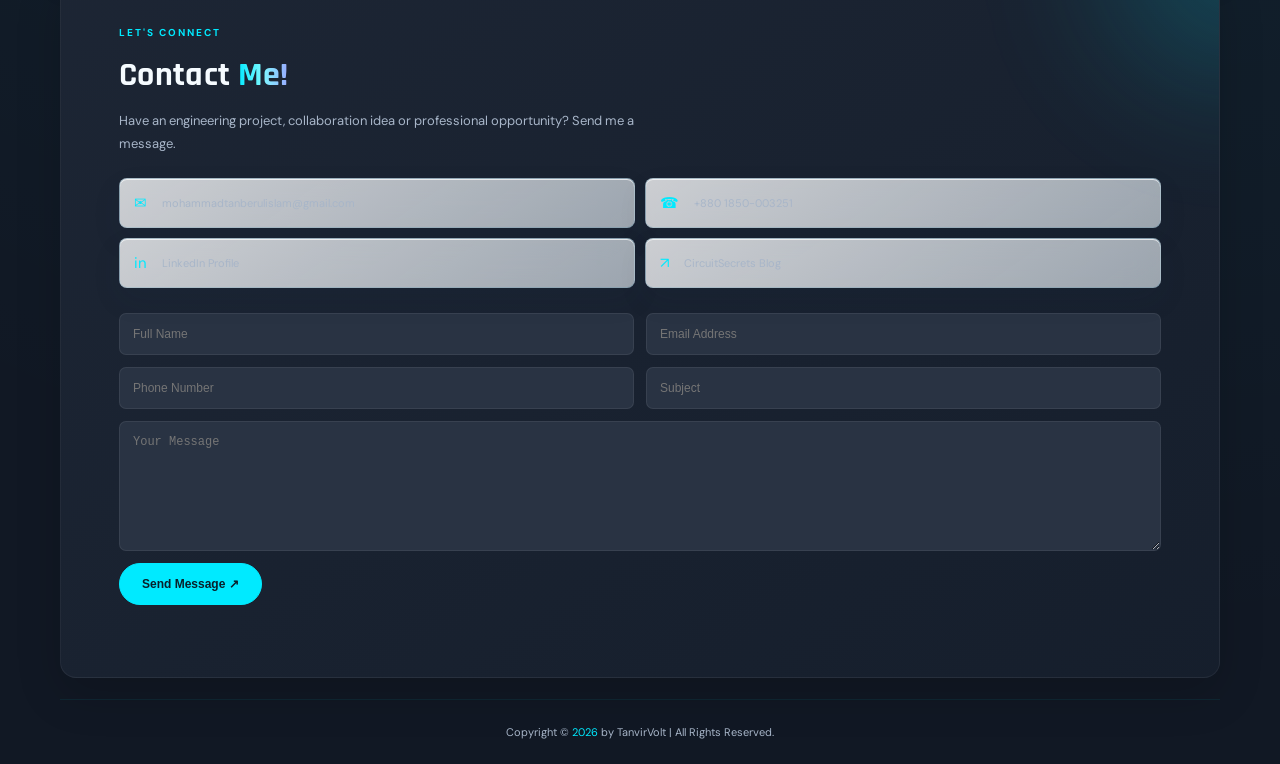
==== commit 77f6aa86: "Improve homepage SEO metadata and fix script markup" ====
--- a/index.html
+++ b/index.html
@@ -6,6 +6,9 @@
   <meta name="color-scheme" content="dark light">
   <meta name="description" content="TanvirVolt is the professional portfolio of Mohammad Tanberul Islam, an Electrical & Electronics Engineer in Bangladesh focused on industrial electrical maintenance, motor control, MATLAB/Simulink, FOC/SVPWM, energy efficiency and engineering tools.">
   <meta name="robots" content="index, follow, max-image-preview:large">
+  <meta name="author" content="Mohammad Tanberul Islam">
+  <meta name="theme-color" content="#0d1e3a">
+  <meta property="og:locale" content="en_US">
   <link rel="canonical" href="https://tanvirvolt.github.io/">
   <meta property="og:url" content="https://tanvirvolt.github.io/">
   <meta property="og:type" content="website">
@@ -161,7 +164,8 @@
   </div>
   <script src="script.js"></script>
   <script src="eee-tools.js"></script>
-  <script src="circuit-trace.js"></script>\n  <script src="stats-animation.js"></script>
+  <script src="circuit-trace.js"></script>
+  <script src="stats-animation.js"></script>
   <script src="project-filter.js"></script>
   <script src="scroll-navigation.js"></script>
   <script src="blog-feed.js"></script>
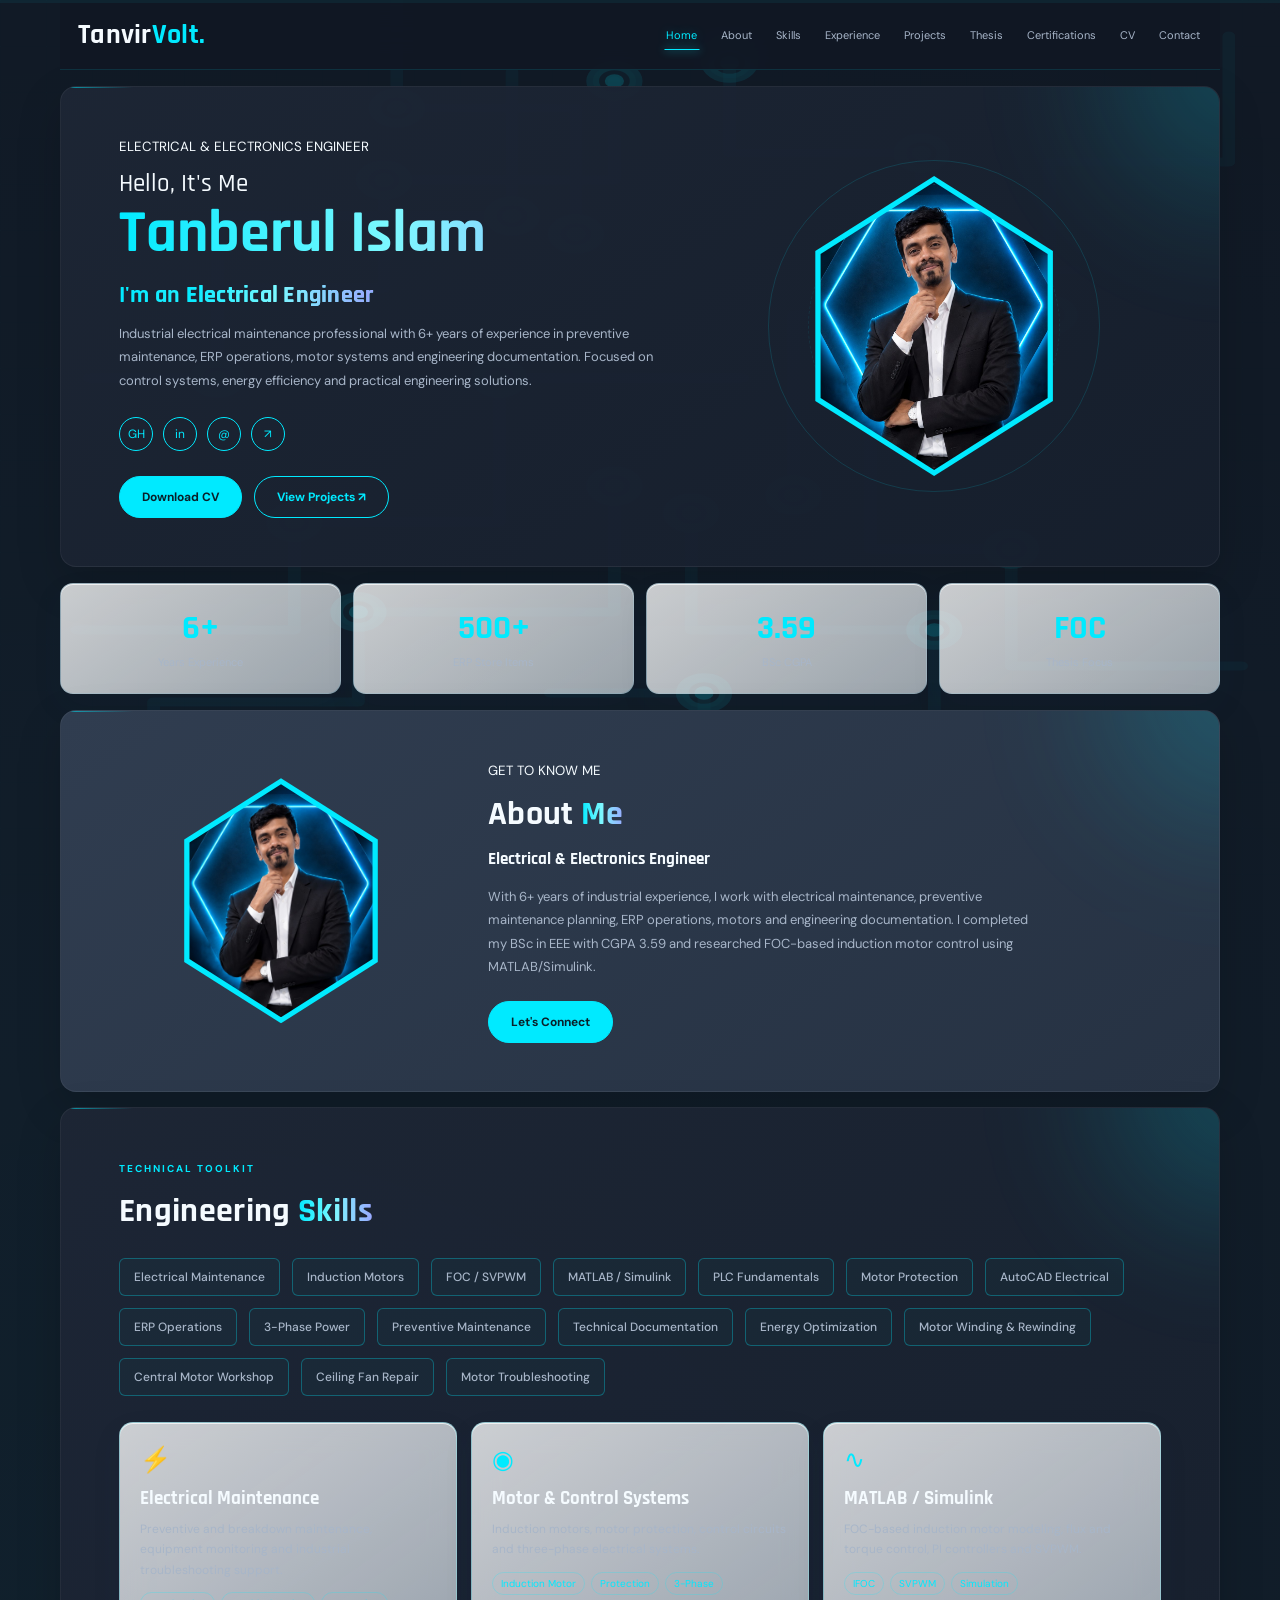
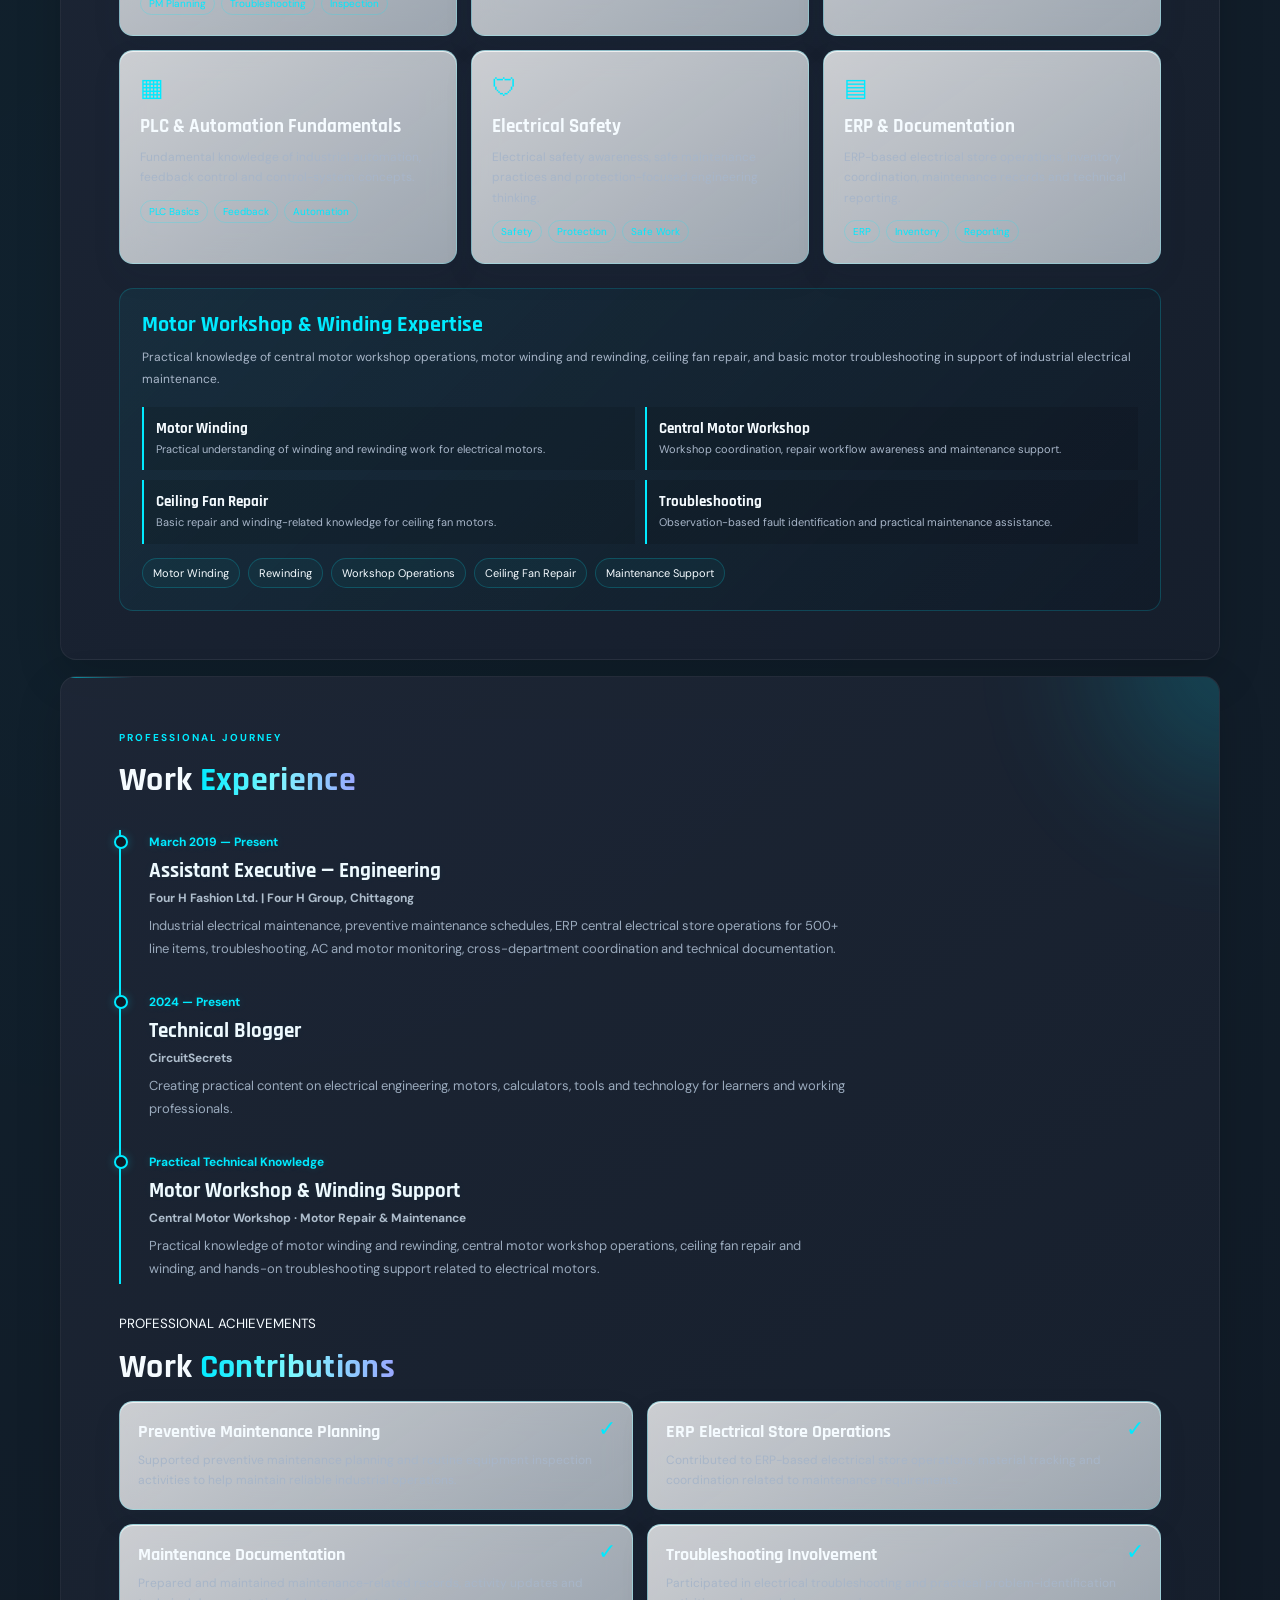
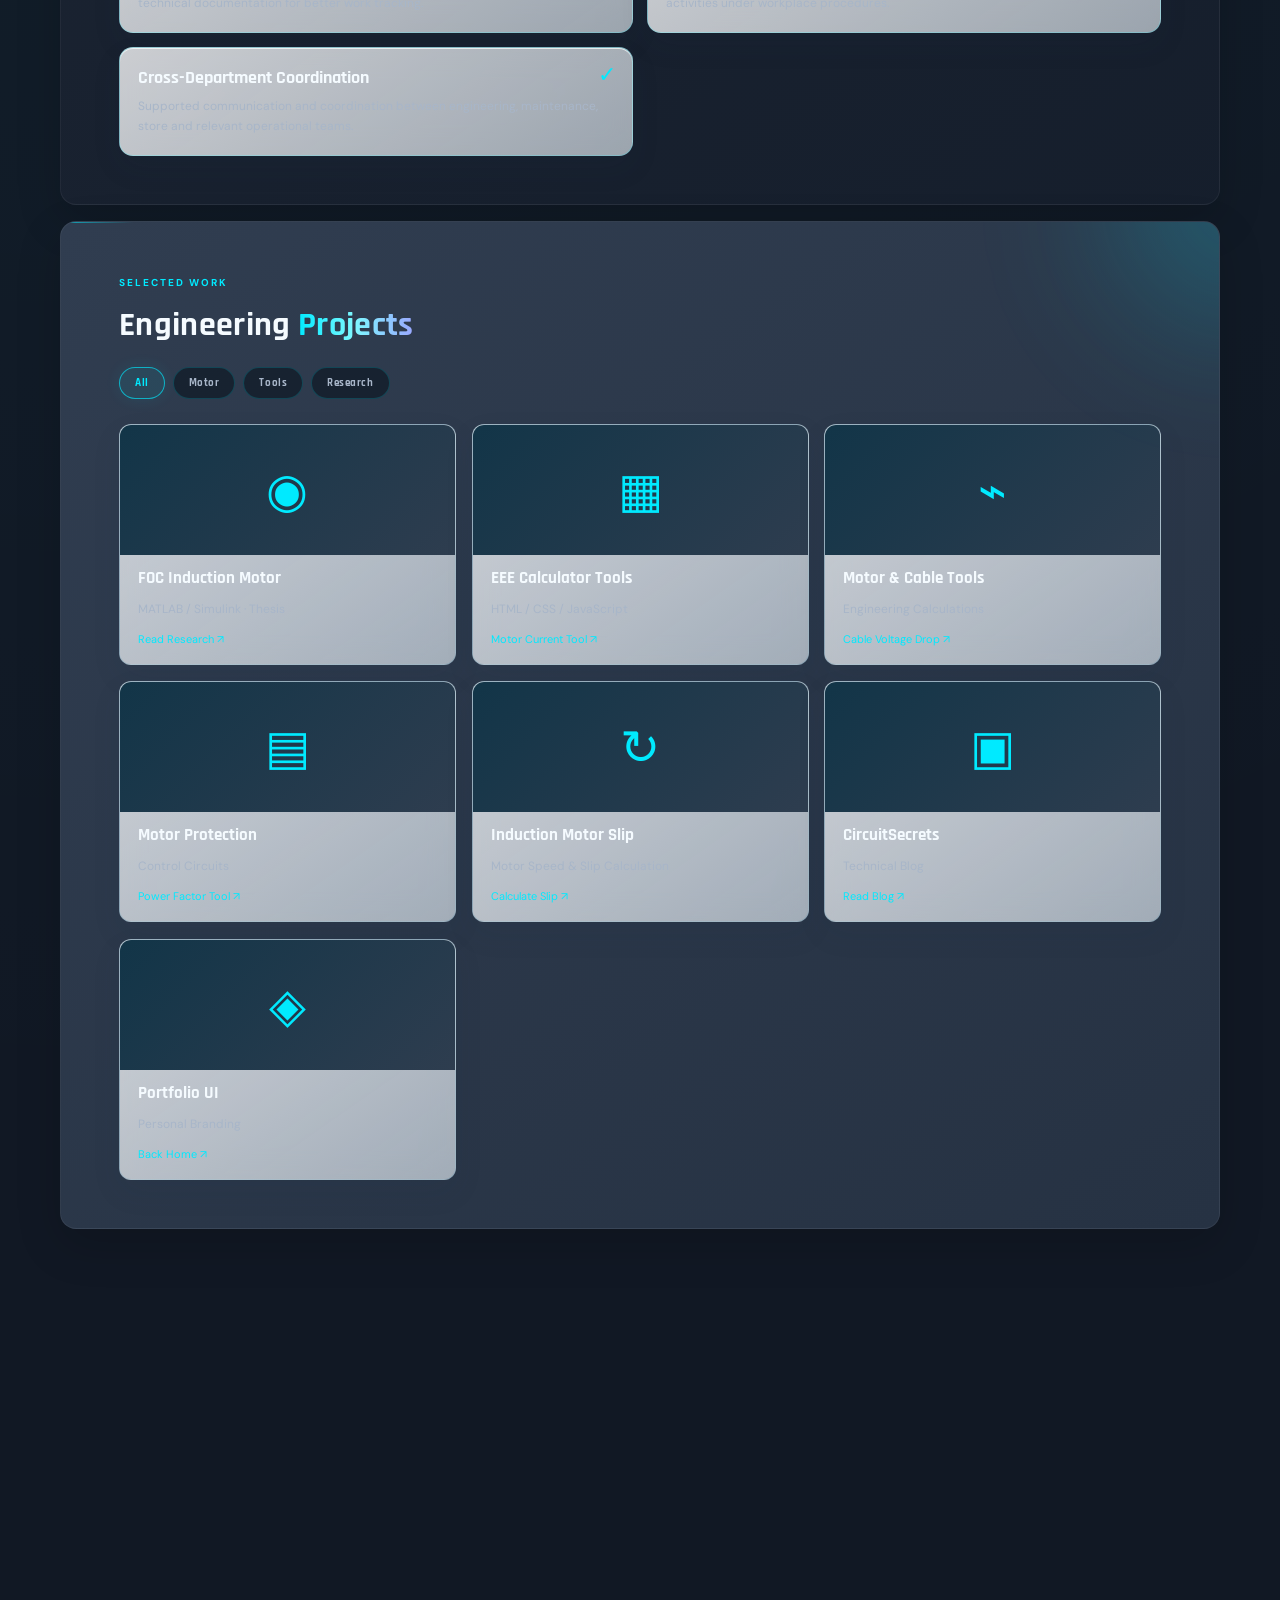
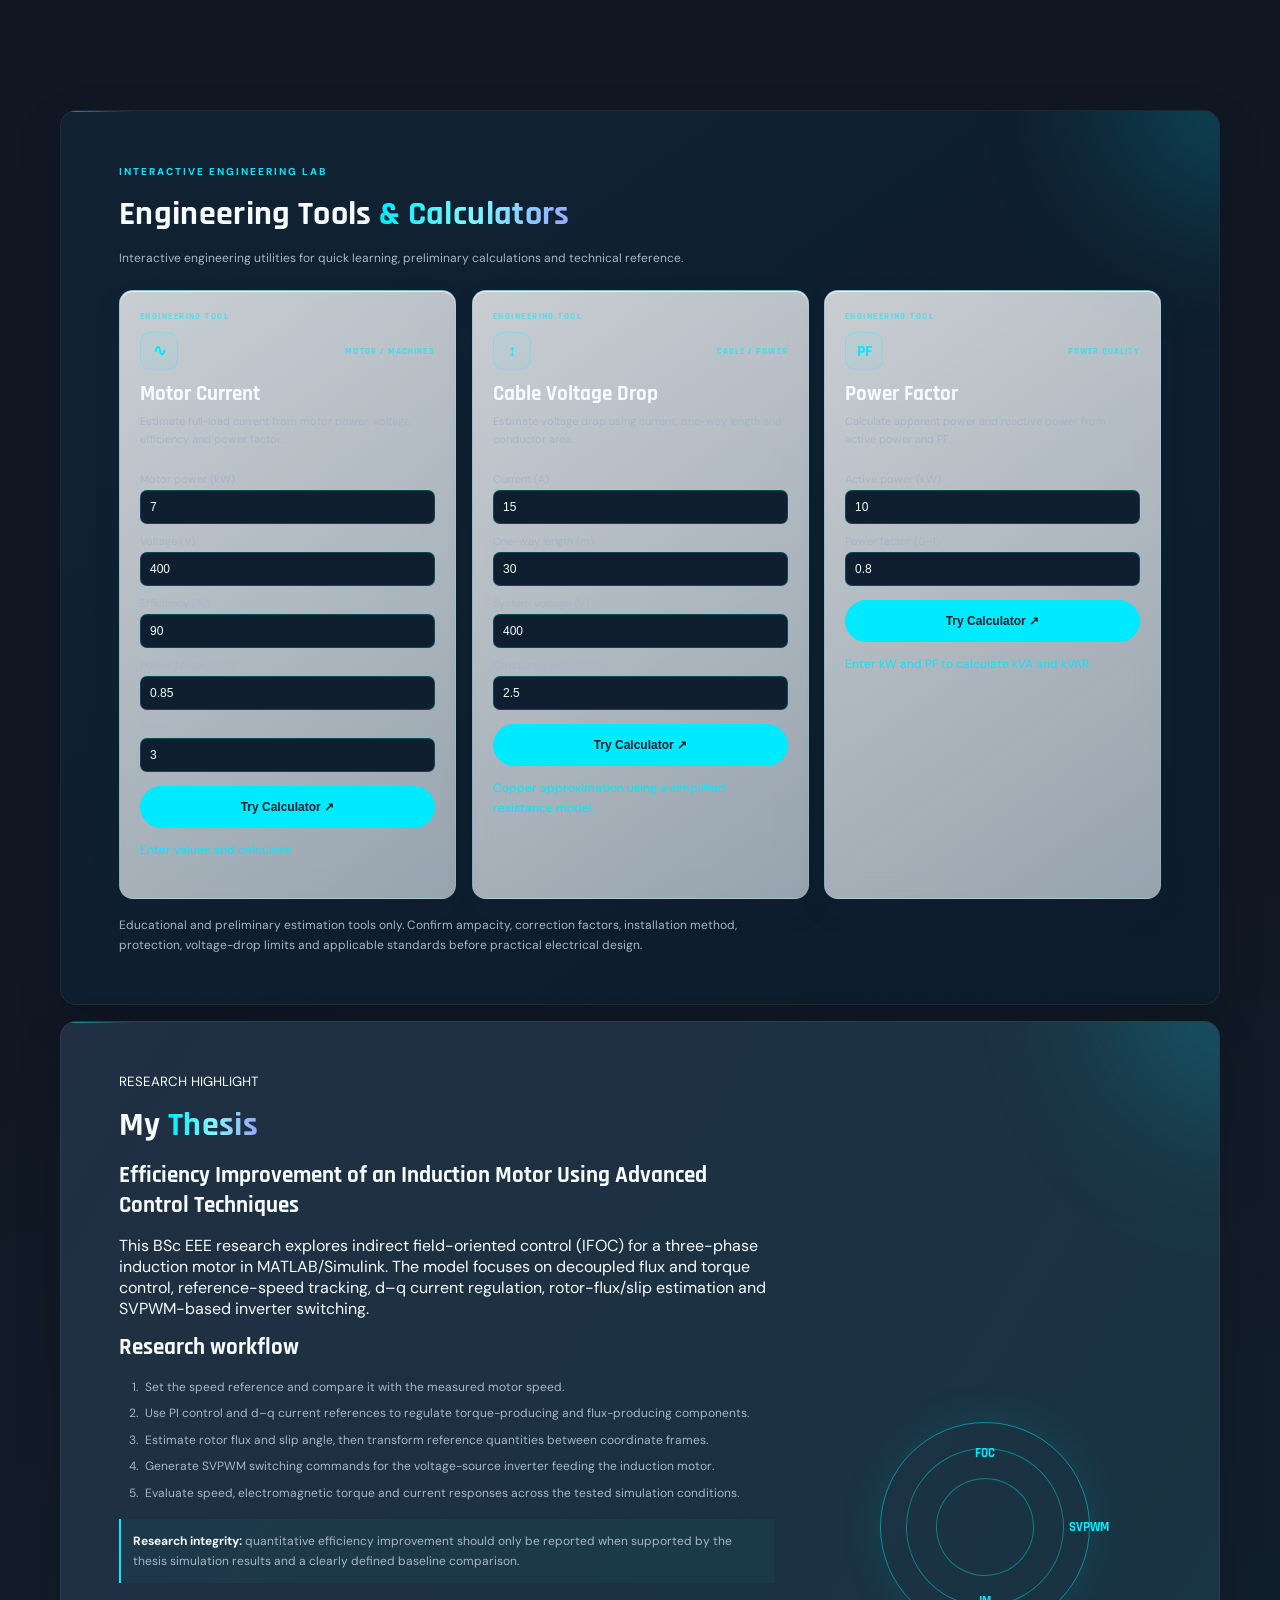
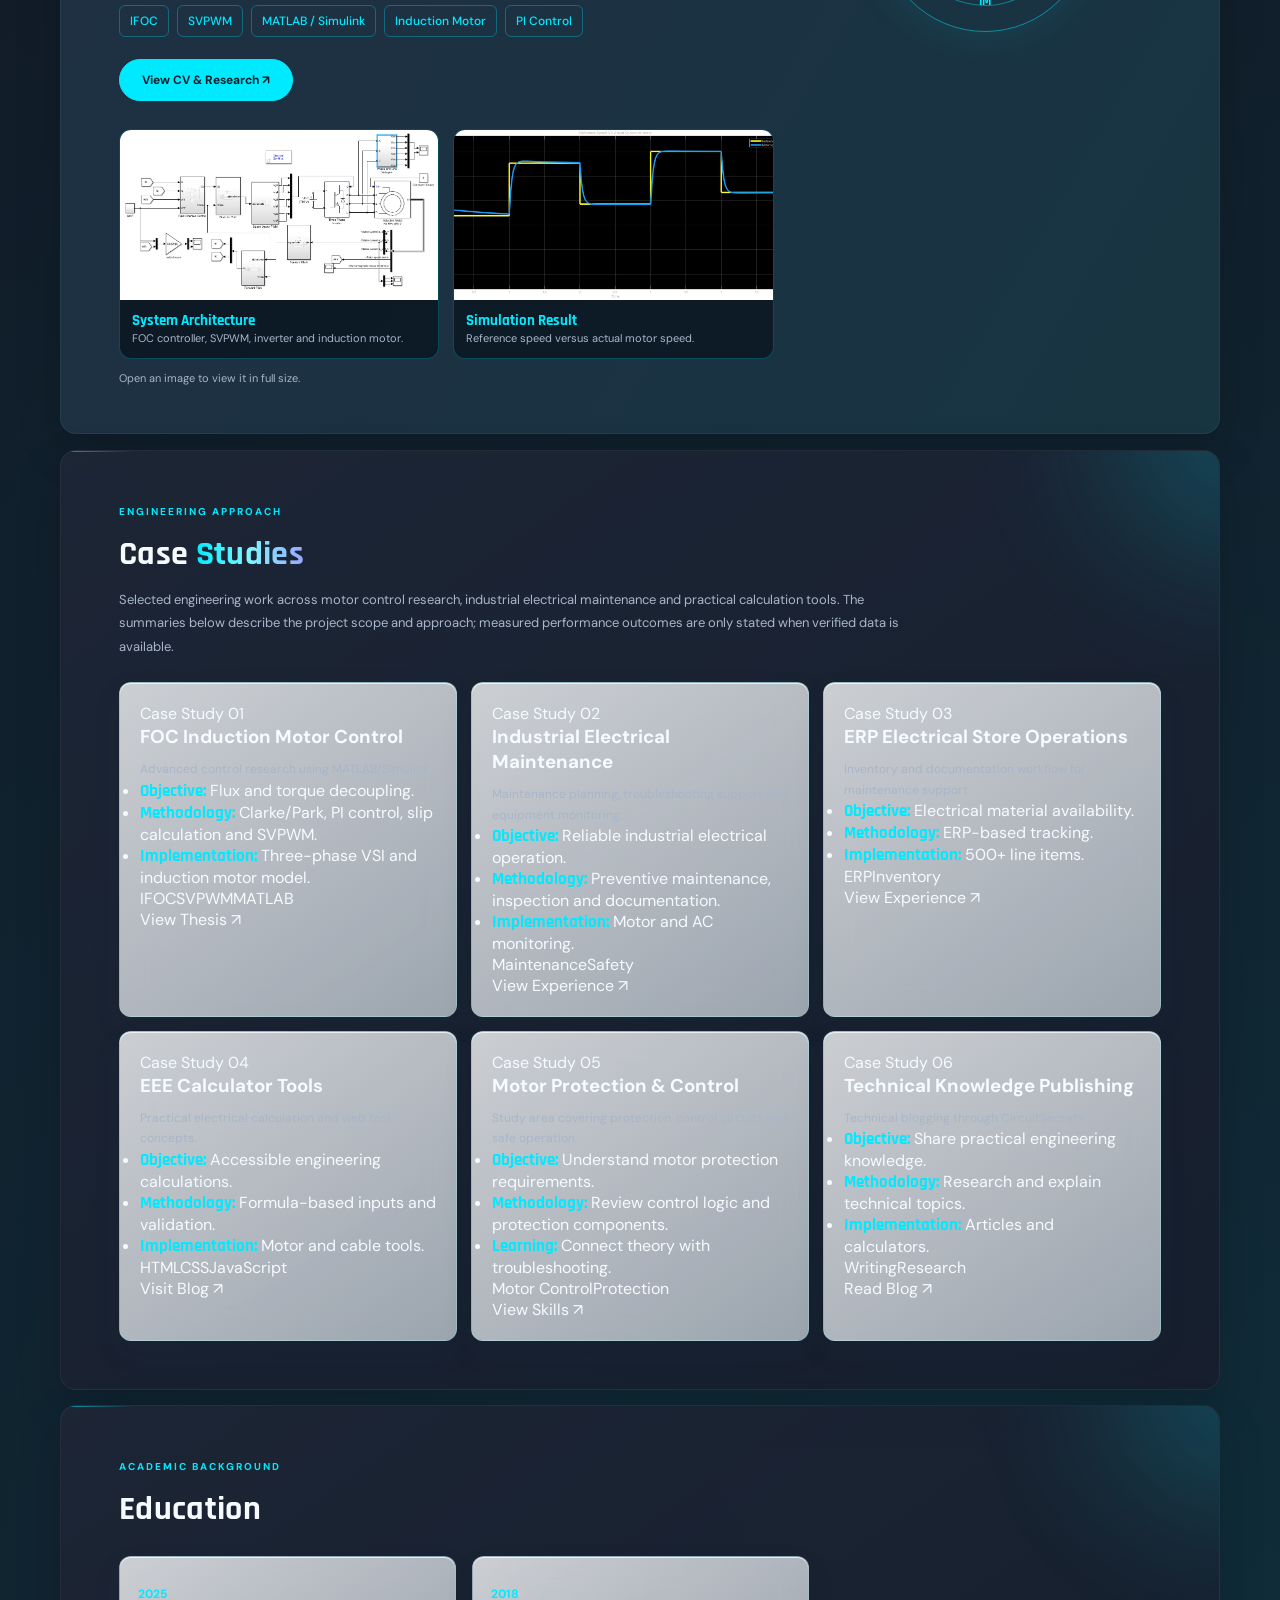
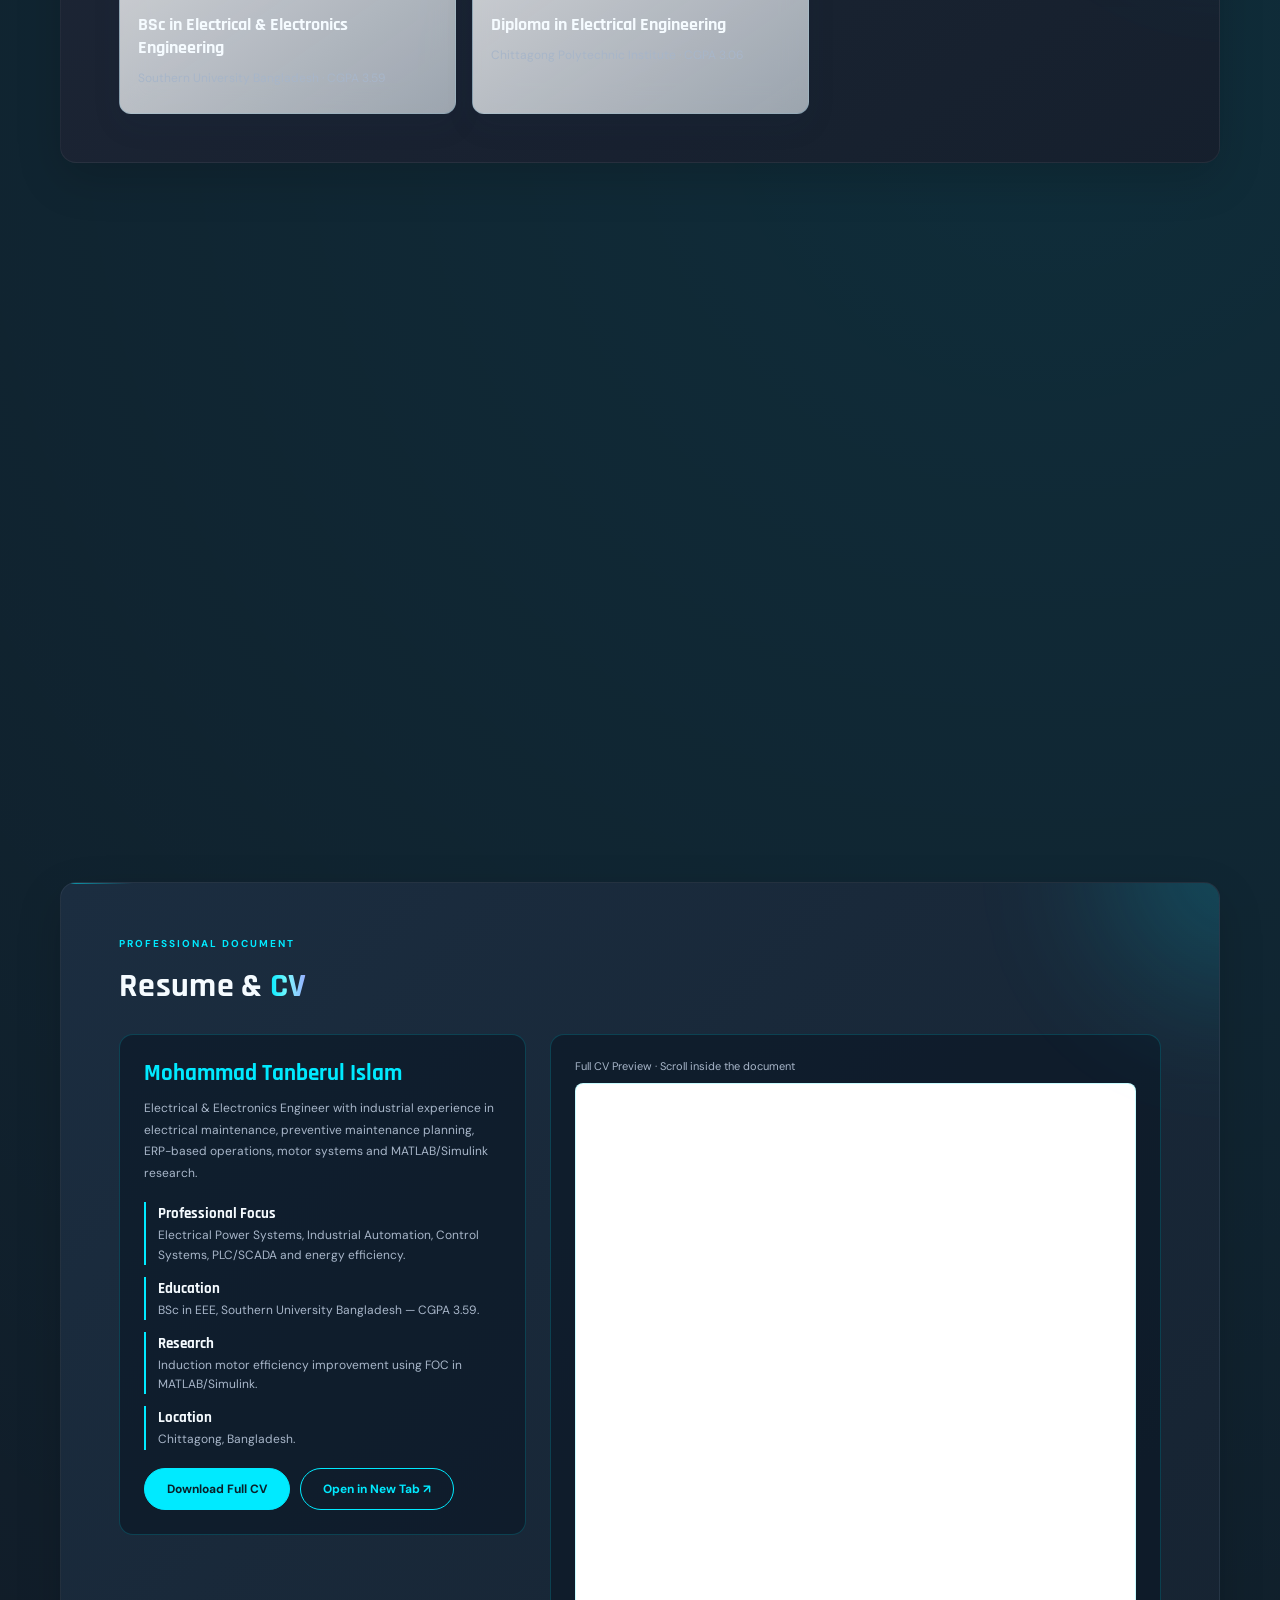
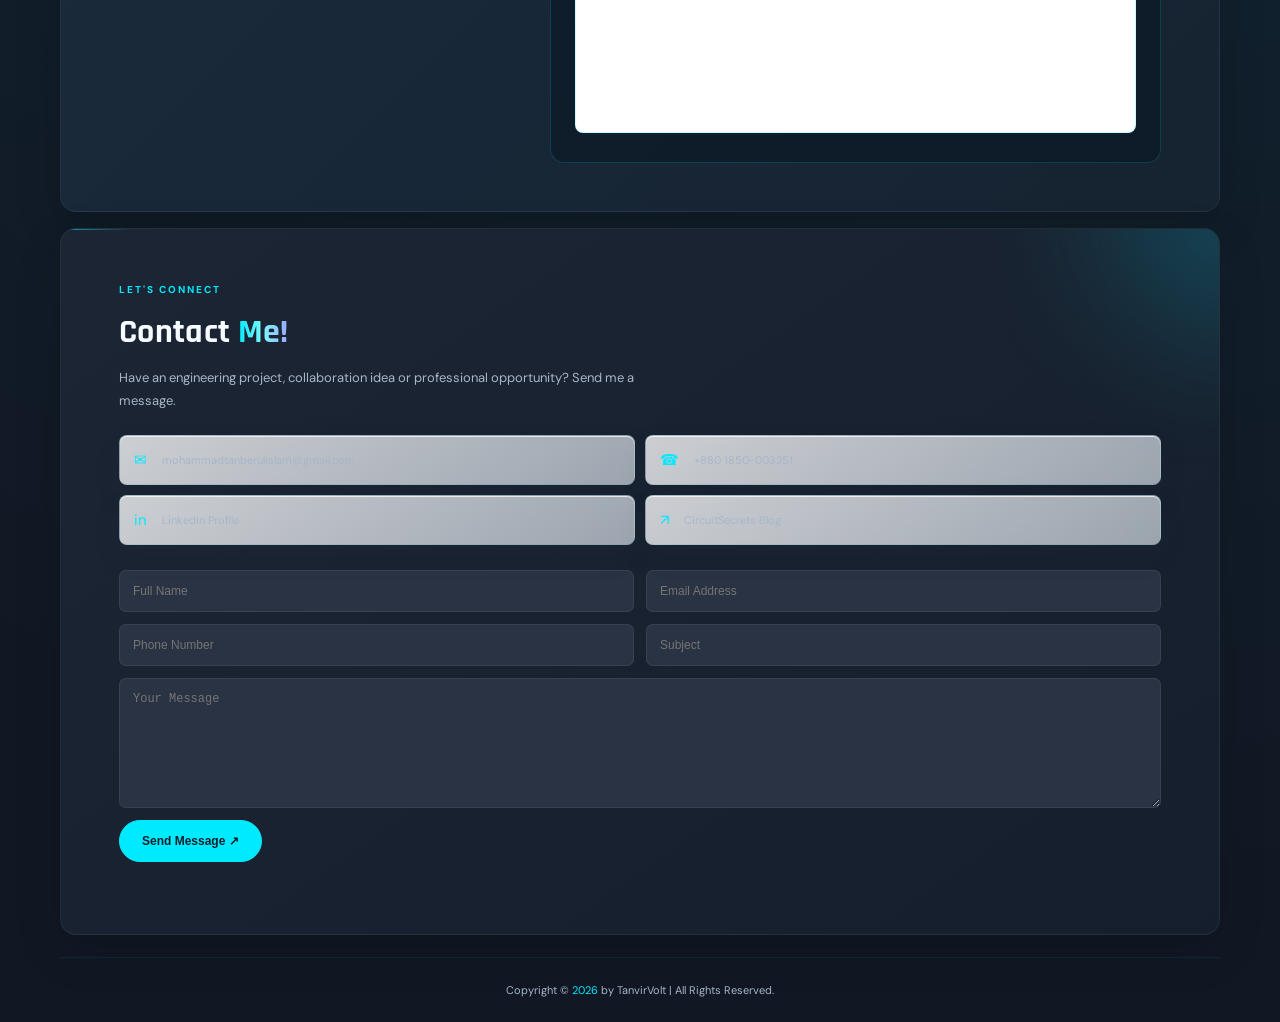
==== commit c2dbda76: "Add internal links to induction motor slip calculator" ====
--- a/index.html
+++ b/index.html
@@ -90,7 +90,8 @@
         "itemListElement":[
           {"@type":"ListItem","position":1,"name":"Motor Current Calculator","url":"https://tanvirvolt.github.io/tools/motor-current-calculator.html"},
           {"@type":"ListItem","position":2,"name":"Cable Voltage Drop Calculator","url":"https://tanvirvolt.github.io/tools/cable-voltage-drop.html"},
-          {"@type":"ListItem","position":3,"name":"Power Factor Calculator","url":"https://tanvirvolt.github.io/tools/power-factor-calculator.html"}
+          {"@type":"ListItem","position":3,"name":"Power Factor Calculator","url":"https://tanvirvolt.github.io/tools/power-factor-calculator.html"},
+          {"@type":"ListItem","position":4,"name":"Induction Motor Slip Calculator","url":"https://tanvirvolt.github.io/tools/induction-motor-slip-calculator.html"}
         ]
       }
     ]
@@ -151,7 +152,7 @@
       <section id="about" class="panel about reveal from-left"><div class="hex small"><img src="profile.jpg" alt="Tanberul Islam portrait"></div><div><small>GET TO KNOW ME</small><h2>About <span>Me</span></h2><h3>Electrical & Electronics Engineer</h3><p>With 6+ years of industrial experience, I work with electrical maintenance, preventive maintenance planning, ERP operations, motors and engineering documentation. I completed my BSc in EEE with CGPA 3.59 and researched FOC-based induction motor control using MATLAB/Simulink.</p><a class="btn" href="#contact">Let's Connect</a></div></section>
       <section id="skills" class="panel reveal from-right"><small>TECHNICAL TOOLKIT</small><h2>Engineering <span>Skills</span></h2><div class="chips"><b>Electrical Maintenance</b><b>Induction Motors</b><b>FOC / SVPWM</b><b>MATLAB / Simulink</b><b>PLC Fundamentals</b><b>Motor Protection</b><b>AutoCAD Electrical</b><b>ERP Operations</b><b>3-Phase Power</b><b>Preventive Maintenance</b><b>Technical Documentation</b><b>Energy Optimization</b></div></section>
       <section id="experience" class="panel reveal"><small>PROFESSIONAL JOURNEY</small><h2>Work <span>Experience</span></h2><div class="timeline"><article><span>March 2019 — Present</span><h3>Assistant Executive — Engineering</h3><h4>Four H Fashion Ltd. | Four H Group, Chittagong</h4><p>Industrial electrical maintenance, preventive maintenance schedules, ERP central electrical store operations for 500+ line items, troubleshooting, AC and motor monitoring, cross-department coordination and technical documentation.</p></article><article><span>2024 — Present</span><h3>Technical Blogger</h3><h4>CircuitSecrets</h4><p>Creating practical content on electrical engineering, motors, calculators, tools and technology for learners and working professionals.</p></article></div></section>
-      <section id="projects" class="panel projects reveal"><small>SELECTED WORK</small><h2>Engineering <span>Projects</span></h2><div class="projects-grid"><article><div>◉</div><h3>FOC Induction Motor</h3><p>MATLAB / Simulink · Thesis</p><a href="projects/induction-motor-foc.html">Read Research ↗</a></article><article><div>▦</div><h3>EEE Calculator Tools</h3><p>HTML / CSS / JavaScript</p><a href="tools/motor-current-calculator.html">Motor Current Tool ↗</a></article><article><div>⌁</div><h3>Motor & Cable Tools</h3><p>Engineering Calculations</p><a href="tools/cable-voltage-drop.html">Cable Voltage Drop ↗</a></article><article><div>▤</div><h3>Motor Protection</h3><p>Control Circuits</p><a href="tools/power-factor-calculator.html">Power Factor Tool ↗</a></article><article><div>▣</div><h3>CircuitSecrets</h3><p>Technical Blog</p><a href="https://circuitsecrets.blogspot.com" target="_blank" rel="noopener">Read Blog ↗</a></article><article><div>◈</div><h3>Portfolio UI</h3><p>Personal Branding</p><a href="#home">Back Home ↗</a></article></div></section>
+      <section id="projects" class="panel projects reveal"><small>SELECTED WORK</small><h2>Engineering <span>Projects</span></h2><div class="projects-grid"><article><div>◉</div><h3>FOC Induction Motor</h3><p>MATLAB / Simulink · Thesis</p><a href="projects/induction-motor-foc.html">Read Research ↗</a></article><article><div>▦</div><h3>EEE Calculator Tools</h3><p>HTML / CSS / JavaScript</p><a href="tools/motor-current-calculator.html">Motor Current Tool ↗</a></article><article><div>⌁</div><h3>Motor & Cable Tools</h3><p>Engineering Calculations</p><a href="tools/cable-voltage-drop.html">Cable Voltage Drop ↗</a></article><article><div>▤</div><h3>Motor Protection</h3><p>Control Circuits</p><a href="tools/power-factor-calculator.html">Power Factor Tool ↗</a></article><article><div>↻</div><h3>Induction Motor Slip</h3><p>Motor Speed & Slip Calculation</p><a href="tools/induction-motor-slip-calculator.html">Calculate Slip ↗</a></article><article><div>▣</div><h3>CircuitSecrets</h3><p>Technical Blog</p><a href="https://circuitsecrets.blogspot.com" target="_blank" rel="noopener">Read Blog ↗</a></article><article><div>◈</div><h3>Portfolio UI</h3><p>Personal Branding</p><a href="#home">Back Home ↗</a></article></div></section>
       <section id="thesis" class="panel thesis reveal from-left"><div class="thesis-copy"><small>RESEARCH HIGHLIGHT</small><h2>My <span>Thesis</span></h2><h3>Efficiency Improvement of an Induction Motor Using Advanced Control Techniques</h3><p>This BSc EEE research explores indirect field-oriented control (IFOC) for a three-phase induction motor in MATLAB/Simulink. The model focuses on decoupled flux and torque control, reference-speed tracking, d–q current regulation, rotor-flux/slip estimation and SVPWM-based inverter switching.</p><h3 class="thesis-subheading">Research workflow</h3><ol class="thesis-workflow"><li>Set the speed reference and compare it with the measured motor speed.</li><li>Use PI control and d–q current references to regulate torque-producing and flux-producing components.</li><li>Estimate rotor flux and slip angle, then transform reference quantities between coordinate frames.</li><li>Generate SVPWM switching commands for the voltage-source inverter feeding the induction motor.</li><li>Evaluate speed, electromagnetic torque and current responses across the tested simulation conditions.</li></ol><p class="thesis-method-note"><strong>Research integrity:</strong> quantitative efficiency improvement should only be reported when supported by the thesis simulation results and a clearly defined baseline comparison.</p><div class="thesis-tags"><span>IFOC</span><span>SVPWM</span><span>MATLAB / Simulink</span><span>Induction Motor</span><span>PI Control</span></div><a class="btn" href="#cv">View CV & Research ↗</a></div><div class="thesis-visual"><div class="orbit"><span>FOC</span><span>SVPWM</span><span>IM</span></div></div></section>
       <section id="case-studies" class="panel reveal"><small>ENGINEERING APPROACH</small><h2>Case <span>Studies</span></h2><p class="case-study-intro">Selected engineering work across motor control research, industrial electrical maintenance and practical calculation tools. The summaries below describe the project scope and approach; measured performance outcomes are only stated when verified data is available.</p><div class="case-study-grid"><article><strong>FOC Induction Motor Control</strong><p><b>Objective:</b> Study induction-motor speed and torque control using indirect field-oriented control (IFOC).</p><p><b>Method:</b> MATLAB/Simulink model with reference-speed control, d–q current control, rotor-flux/slip estimation and SVPWM-driven voltage-source inverter.</p><p><b>Evaluation:</b> Review speed response, torque response and flux/torque decoupling under the simulated operating conditions.</p></article><article><strong>Industrial Electrical Maintenance</strong><p><b>Scope:</b> Preventive maintenance planning, motor and electrical-system monitoring, troubleshooting support and technical documentation.</p><p><b>Workflow:</b> Record observations, identify the equipment/operating context, document corrective action and support follow-up maintenance.</p><p><b>Focus:</b> Reliability, safe work practices and clear maintenance records; no unverified savings or uptime figures are claimed.</p></article><article><strong>Electrical Engineering Calculators</strong><p><b>Tools:</b> Motor-current estimation, cable voltage-drop estimation and power-factor calculations.</p><p><b>Method:</b> Browser-based HTML, CSS and JavaScript with input validation and displayed calculation results.</p><p><b>Limitations:</b> Results are preliminary estimates and must be checked against equipment data, installation conditions and applicable electrical standards.</p></article></div></section>
       <section id="education" class="panel reveal"><small>ACADEMIC BACKGROUND</small><h2>Education</h2><div class="education-grid"><article><span>2025</span><h3>BSc in Electrical & Electronics Engineering</h3><p>Southern University Bangladesh · CGPA 3.59</p></article><article><span>2018</span><h3>Diploma in Electrical Engineering</h3><p>Chittagong Polytechnic Institute · CGPA 3.06</p></article></div></section>
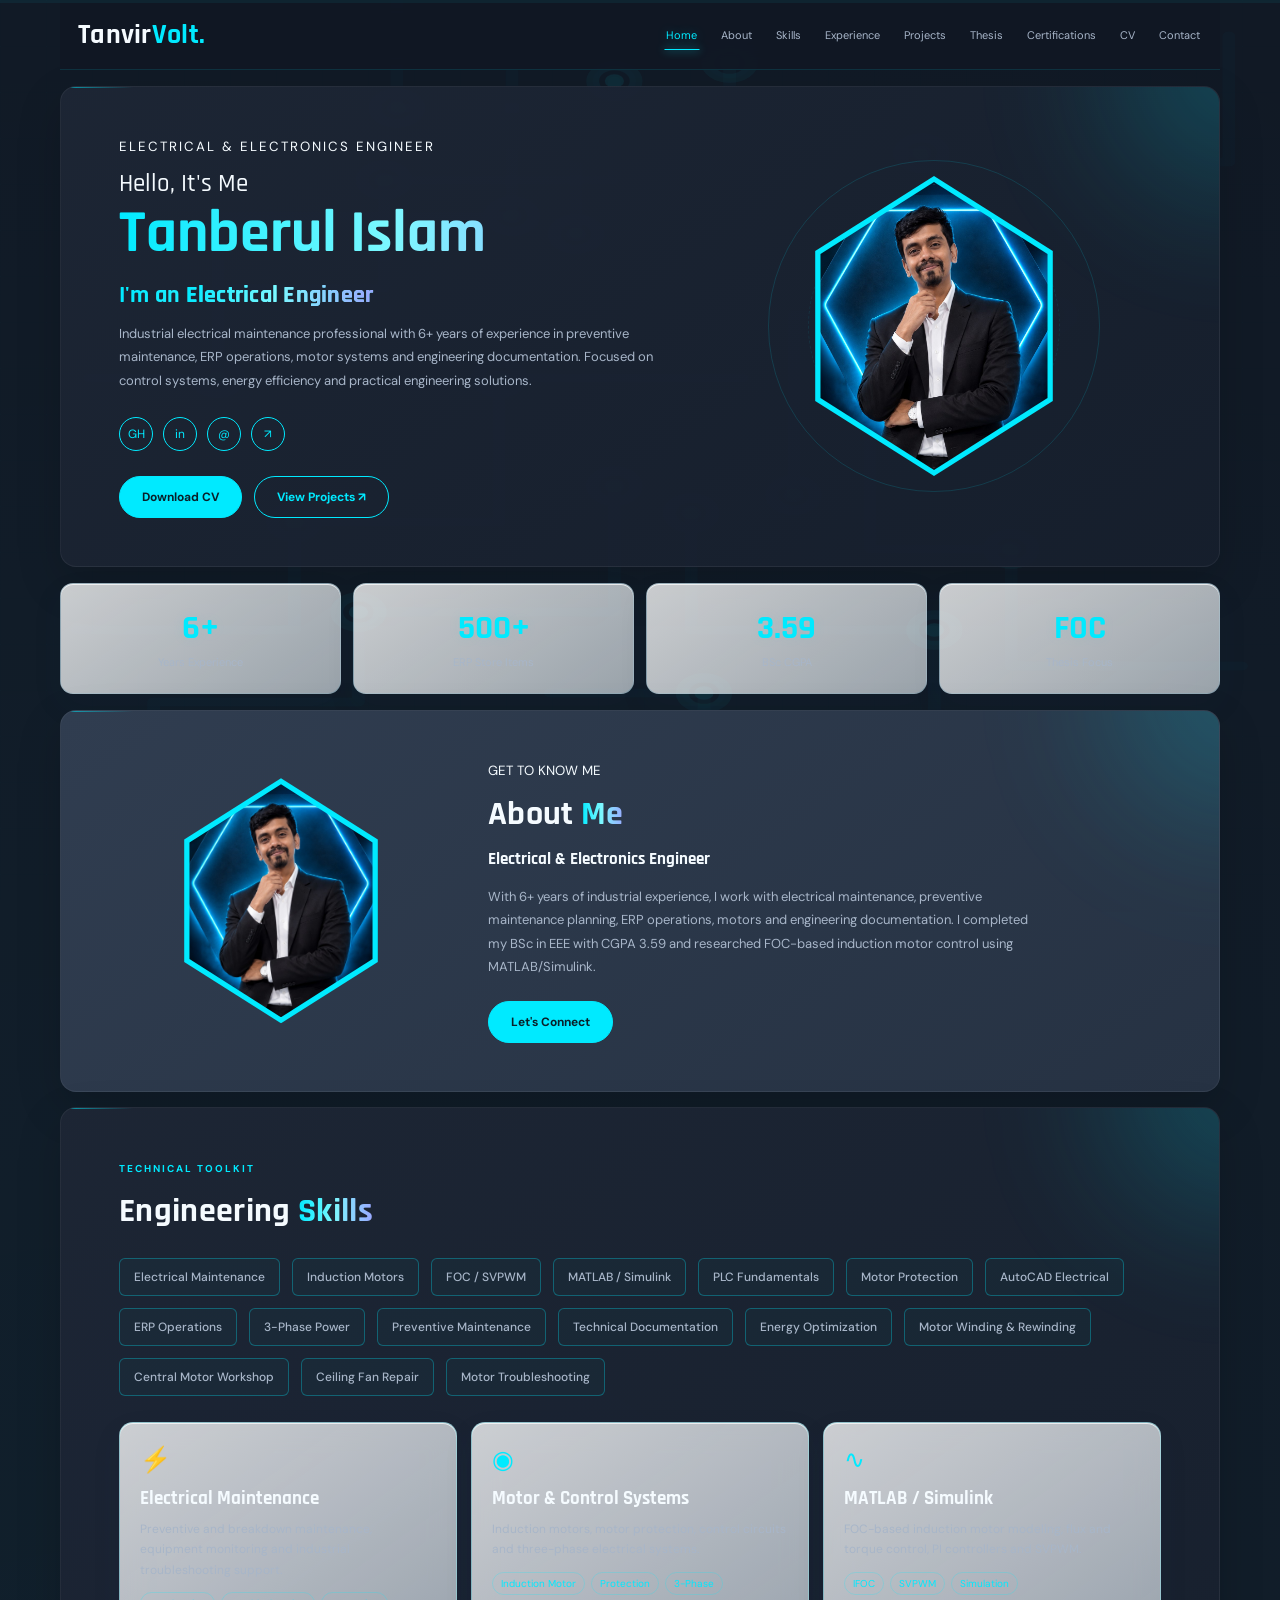
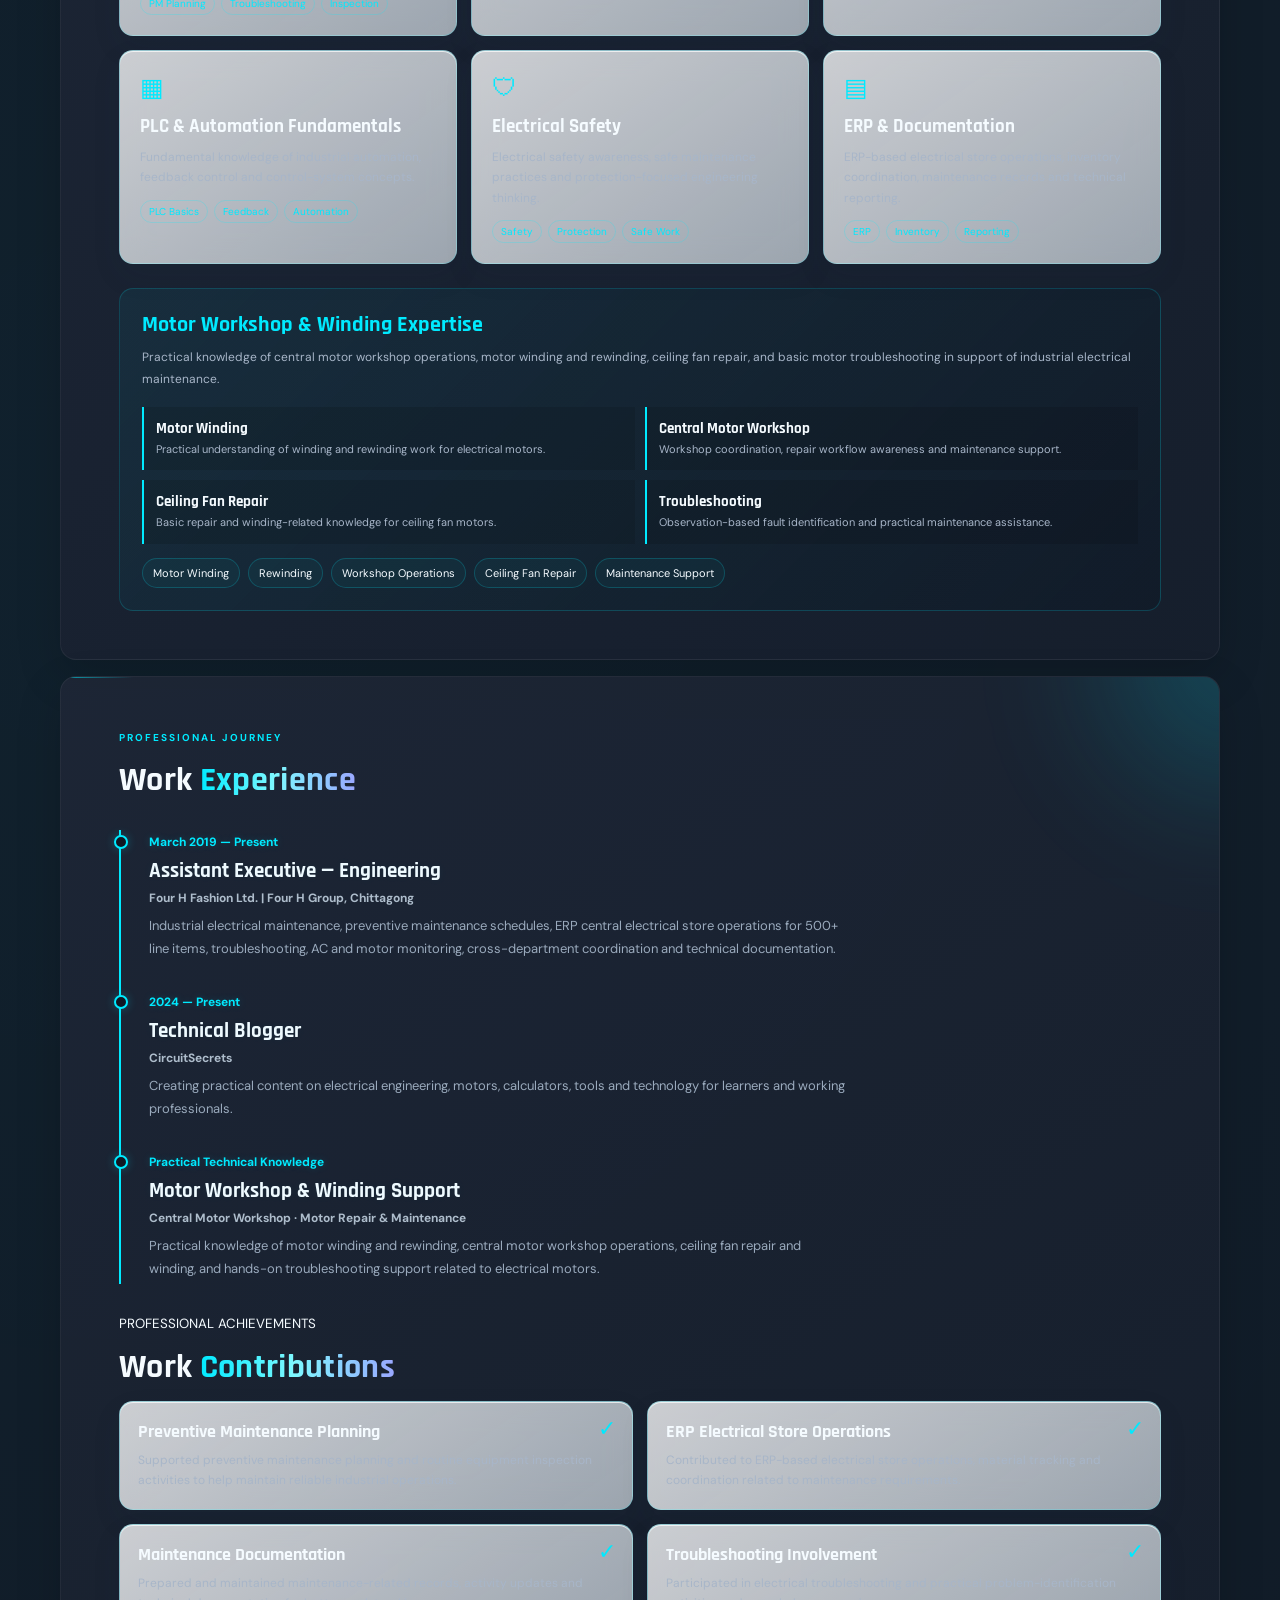
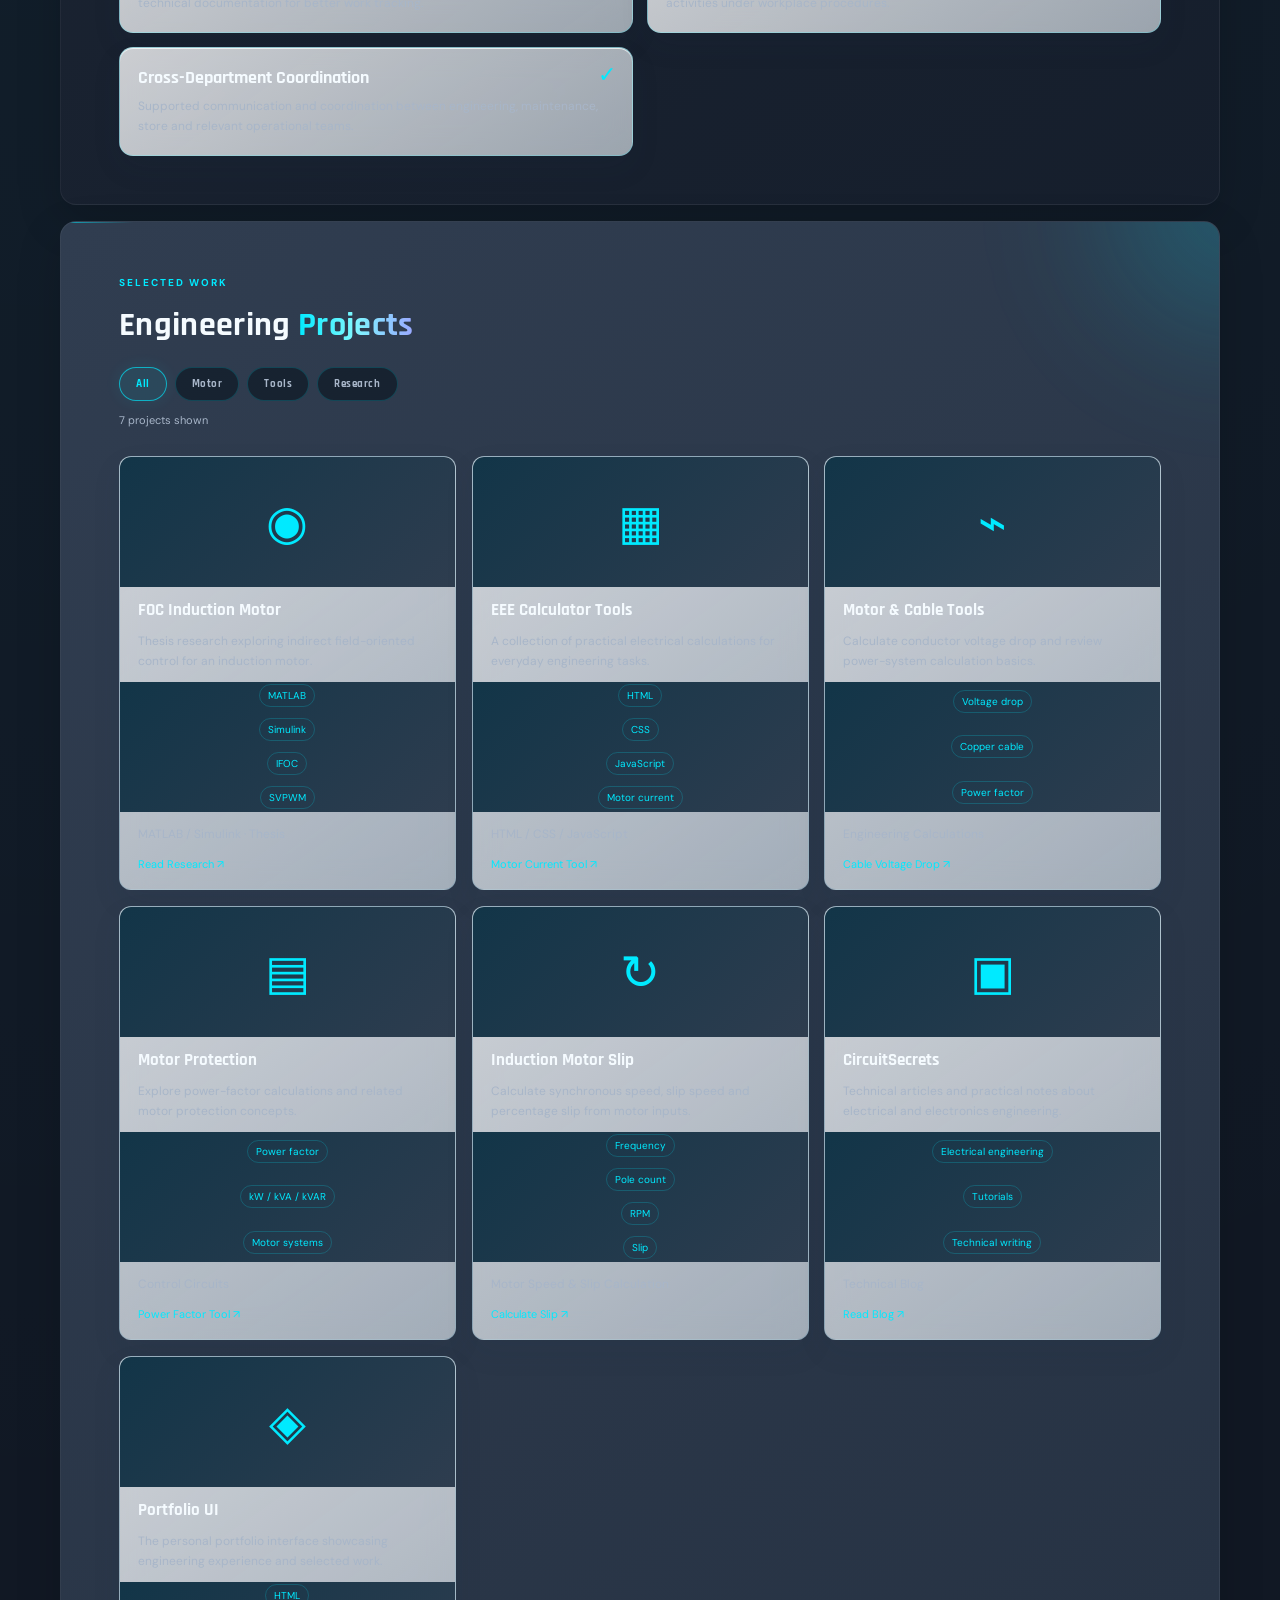
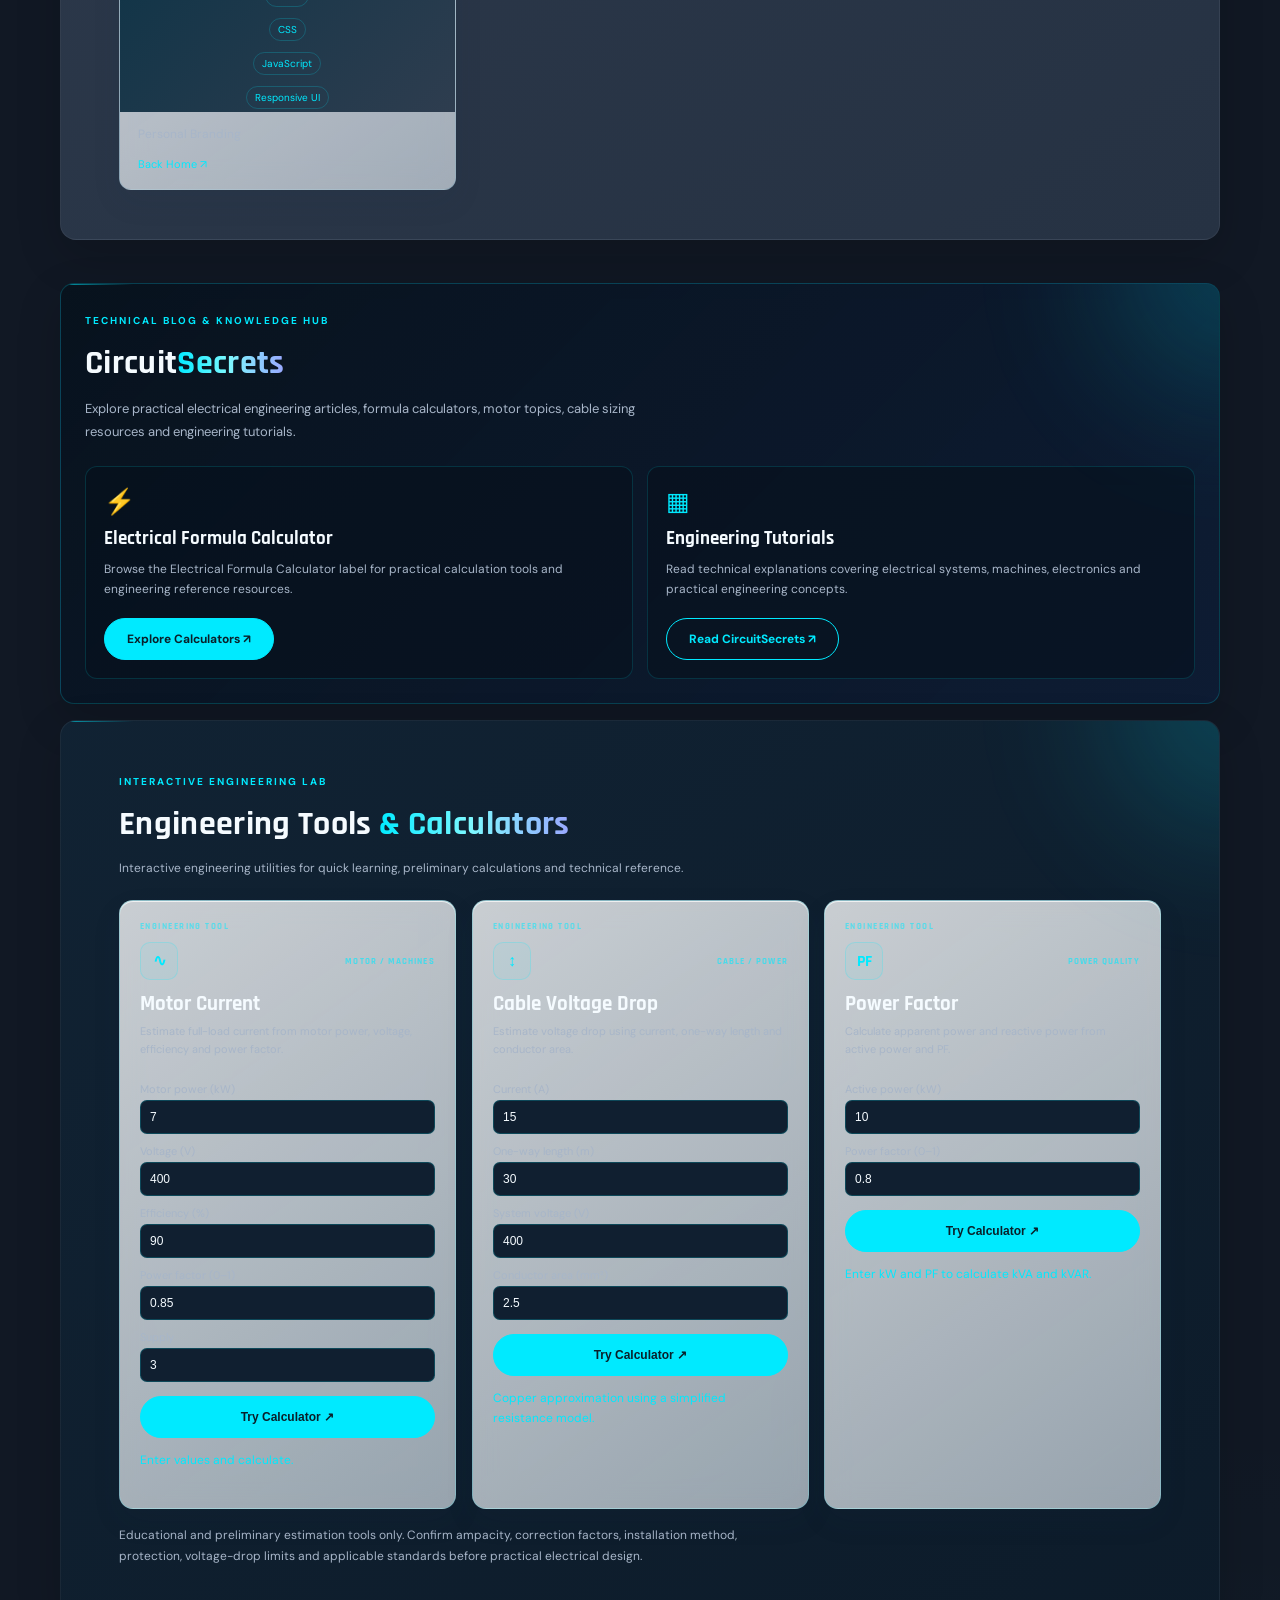
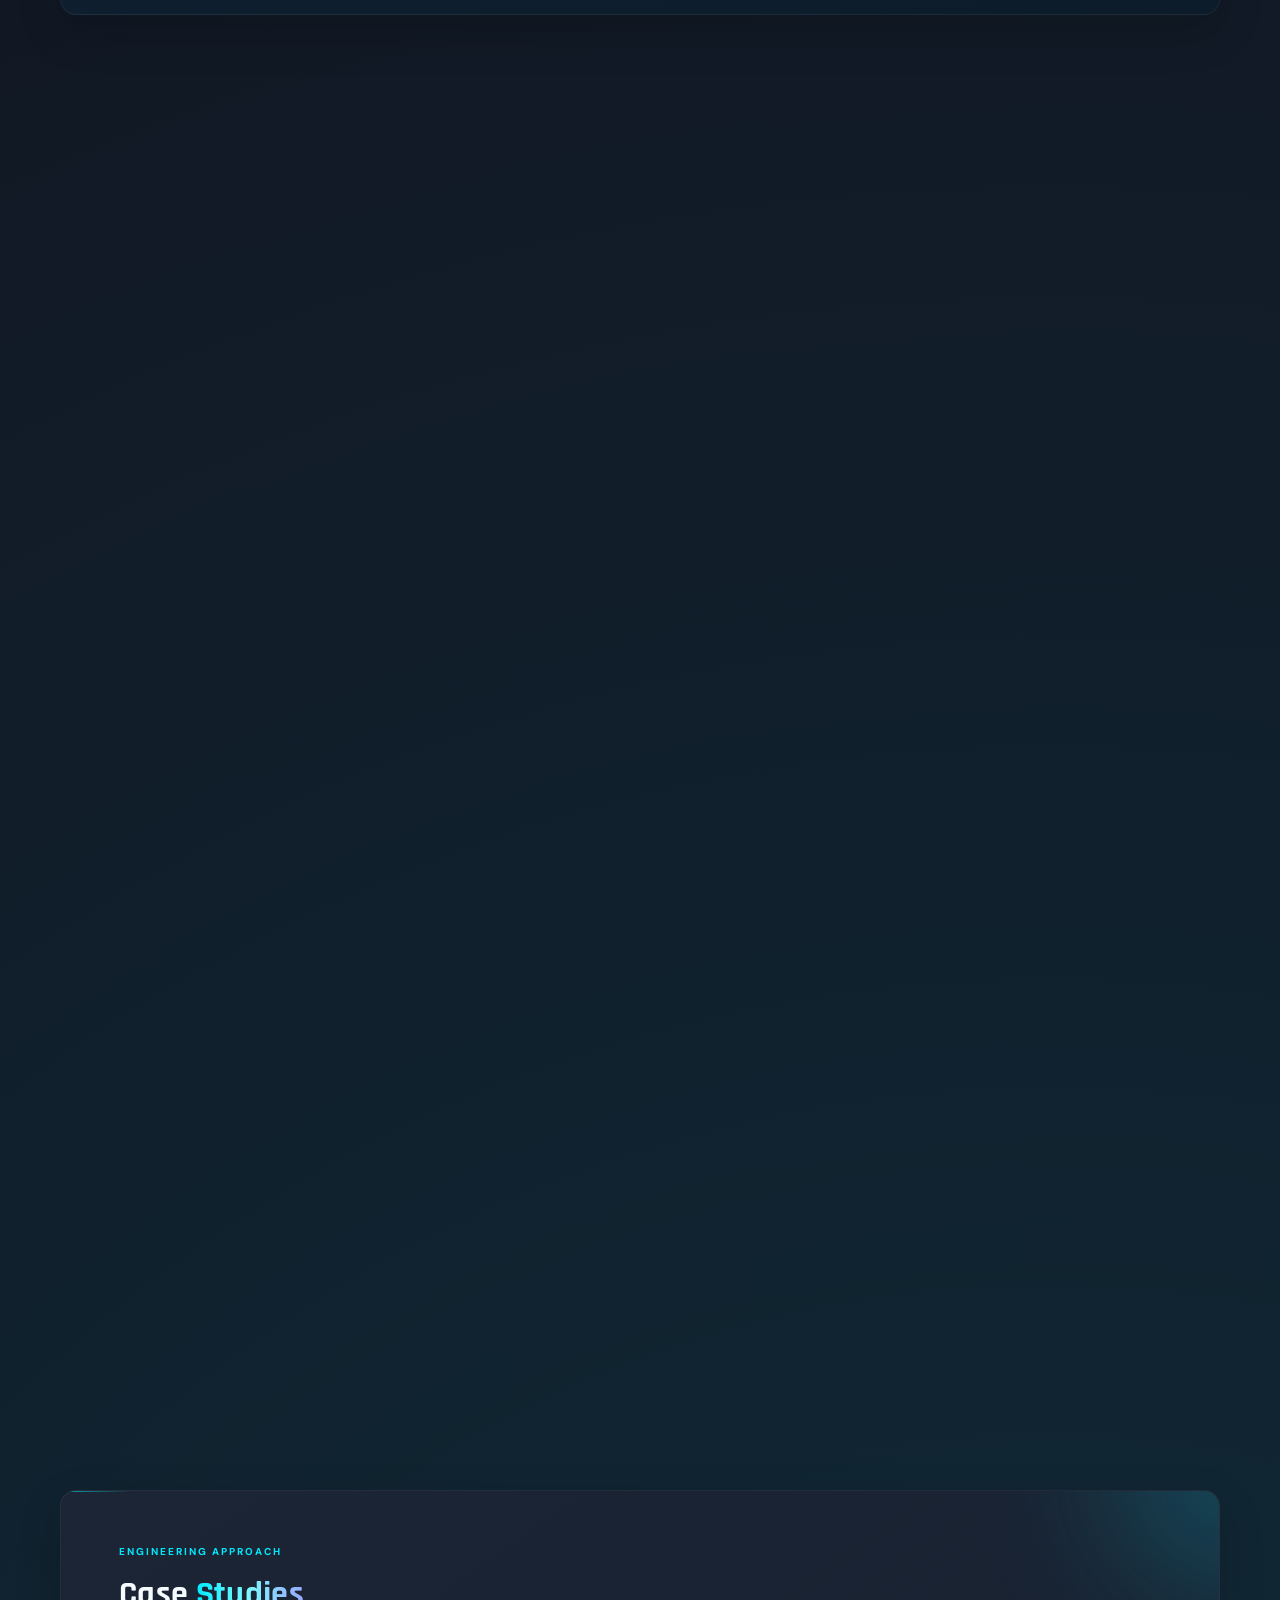
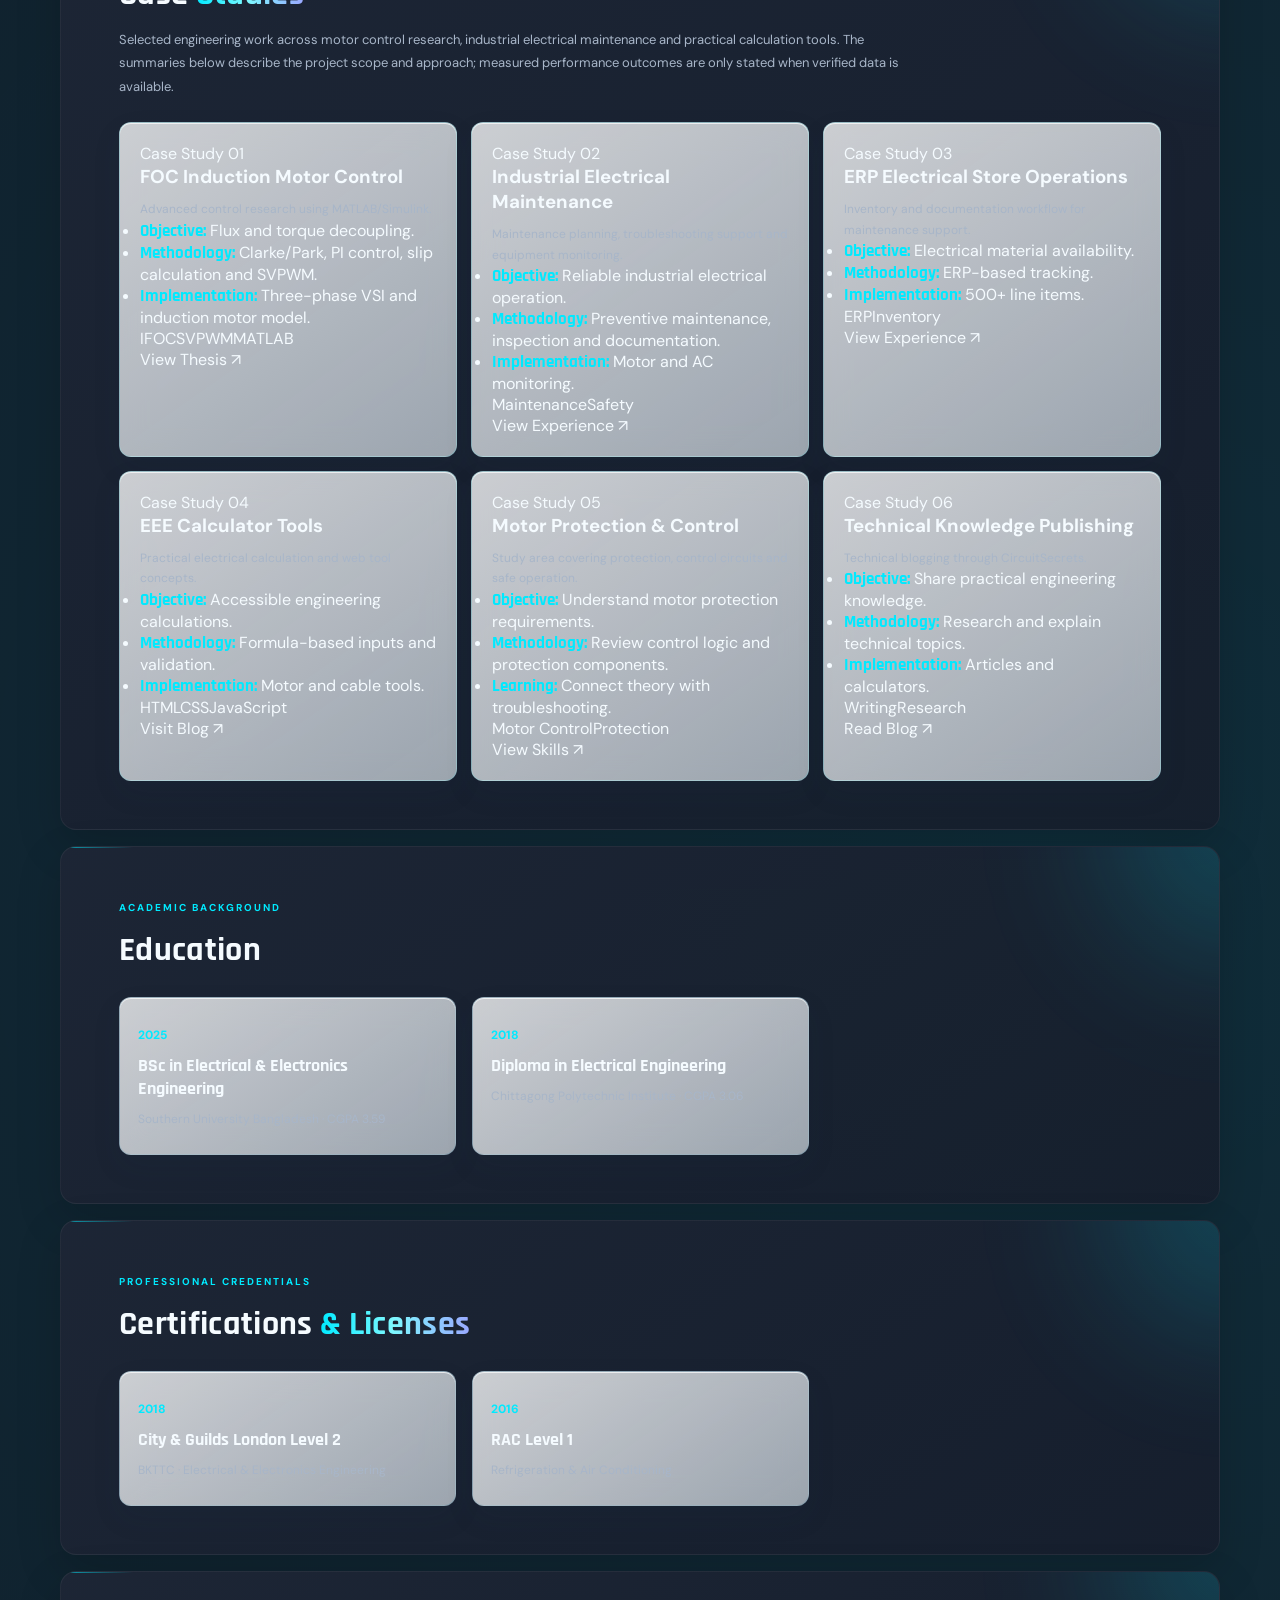
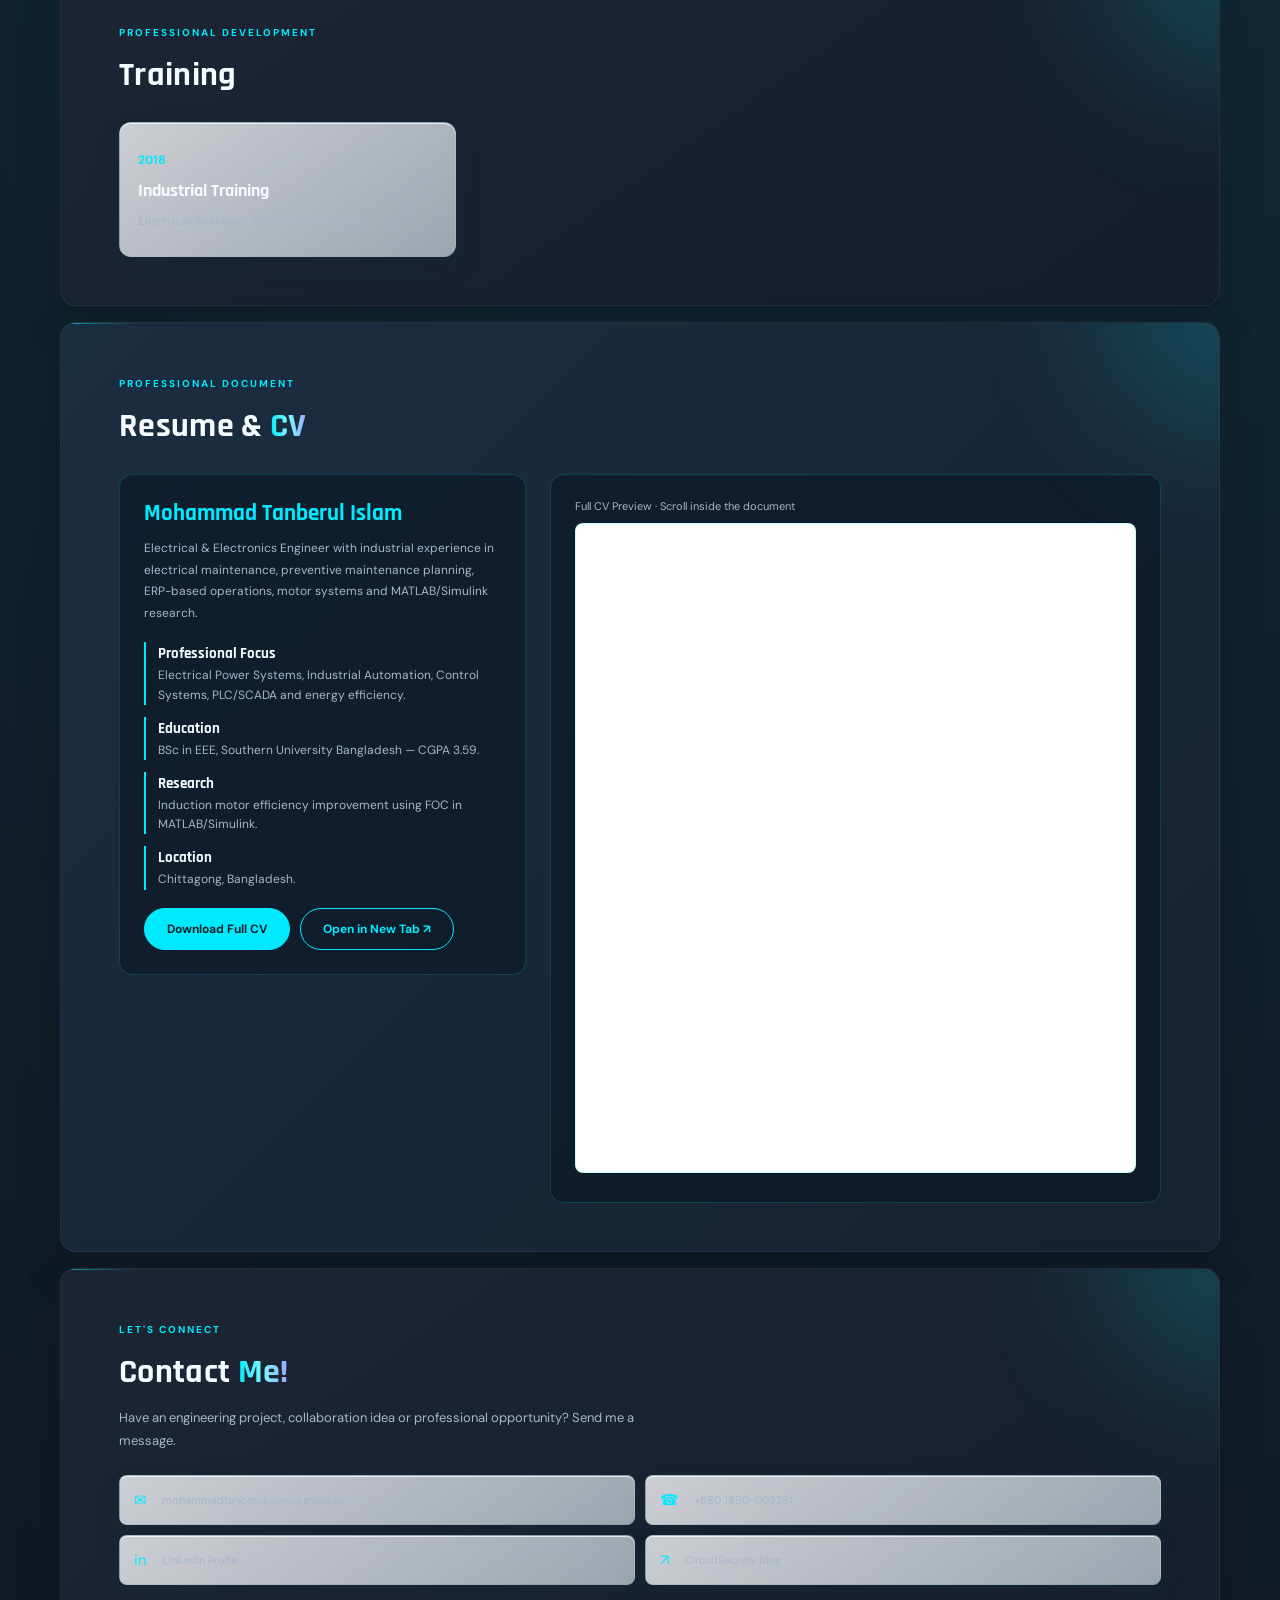
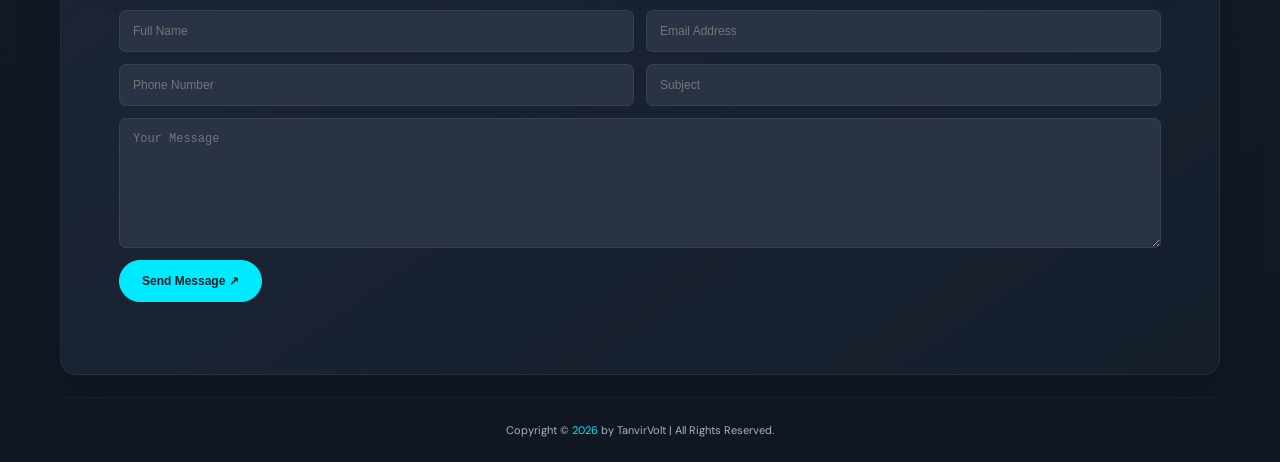
==== commit 748231d6: "Add interactive thesis visual explorer" ====
--- a/index.html
+++ b/index.html
@@ -153,7 +153,19 @@
       <section id="skills" class="panel reveal from-right"><small>TECHNICAL TOOLKIT</small><h2>Engineering <span>Skills</span></h2><div class="chips"><b>Electrical Maintenance</b><b>Induction Motors</b><b>FOC / SVPWM</b><b>MATLAB / Simulink</b><b>PLC Fundamentals</b><b>Motor Protection</b><b>AutoCAD Electrical</b><b>ERP Operations</b><b>3-Phase Power</b><b>Preventive Maintenance</b><b>Technical Documentation</b><b>Energy Optimization</b></div></section>
       <section id="experience" class="panel reveal"><small>PROFESSIONAL JOURNEY</small><h2>Work <span>Experience</span></h2><div class="timeline"><article><span>March 2019 — Present</span><h3>Assistant Executive — Engineering</h3><h4>Four H Fashion Ltd. | Four H Group, Chittagong</h4><p>Industrial electrical maintenance, preventive maintenance schedules, ERP central electrical store operations for 500+ line items, troubleshooting, AC and motor monitoring, cross-department coordination and technical documentation.</p></article><article><span>2024 — Present</span><h3>Technical Blogger</h3><h4>CircuitSecrets</h4><p>Creating practical content on electrical engineering, motors, calculators, tools and technology for learners and working professionals.</p></article></div></section>
       <section id="projects" class="panel projects reveal"><small>SELECTED WORK</small><h2>Engineering <span>Projects</span></h2><div class="projects-grid"><article><div>◉</div><h3>FOC Induction Motor</h3><p>MATLAB / Simulink · Thesis</p><a href="projects/induction-motor-foc.html">Read Research ↗</a></article><article><div>▦</div><h3>EEE Calculator Tools</h3><p>HTML / CSS / JavaScript</p><a href="tools/motor-current-calculator.html">Motor Current Tool ↗</a></article><article><div>⌁</div><h3>Motor & Cable Tools</h3><p>Engineering Calculations</p><a href="tools/cable-voltage-drop.html">Cable Voltage Drop ↗</a></article><article><div>▤</div><h3>Motor Protection</h3><p>Control Circuits</p><a href="tools/power-factor-calculator.html">Power Factor Tool ↗</a></article><article><div>↻</div><h3>Induction Motor Slip</h3><p>Motor Speed & Slip Calculation</p><a href="tools/induction-motor-slip-calculator.html">Calculate Slip ↗</a></article><article><div>▣</div><h3>CircuitSecrets</h3><p>Technical Blog</p><a href="https://circuitsecrets.blogspot.com" target="_blank" rel="noopener">Read Blog ↗</a></article><article><div>◈</div><h3>Portfolio UI</h3><p>Personal Branding</p><a href="#home">Back Home ↗</a></article></div></section>
-      <section id="thesis" class="panel thesis reveal from-left"><div class="thesis-copy"><small>RESEARCH HIGHLIGHT</small><h2>My <span>Thesis</span></h2><h3>Efficiency Improvement of an Induction Motor Using Advanced Control Techniques</h3><p>This BSc EEE research explores indirect field-oriented control (IFOC) for a three-phase induction motor in MATLAB/Simulink. The model focuses on decoupled flux and torque control, reference-speed tracking, d–q current regulation, rotor-flux/slip estimation and SVPWM-based inverter switching.</p><h3 class="thesis-subheading">Research workflow</h3><ol class="thesis-workflow"><li>Set the speed reference and compare it with the measured motor speed.</li><li>Use PI control and d–q current references to regulate torque-producing and flux-producing components.</li><li>Estimate rotor flux and slip angle, then transform reference quantities between coordinate frames.</li><li>Generate SVPWM switching commands for the voltage-source inverter feeding the induction motor.</li><li>Evaluate speed, electromagnetic torque and current responses across the tested simulation conditions.</li></ol><p class="thesis-method-note"><strong>Research integrity:</strong> quantitative efficiency improvement should only be reported when supported by the thesis simulation results and a clearly defined baseline comparison.</p><div class="thesis-tags"><span>IFOC</span><span>SVPWM</span><span>MATLAB / Simulink</span><span>Induction Motor</span><span>PI Control</span></div><a class="btn" href="#cv">View CV & Research ↗</a></div><div class="thesis-visual"><div class="orbit"><span>FOC</span><span>SVPWM</span><span>IM</span></div></div></section>
+      <section id="thesis" class="panel thesis reveal from-left"><div class="thesis-copy"><small>RESEARCH HIGHLIGHT</small><h2>My <span>Thesis</span></h2><h3>Efficiency Improvement of an Induction Motor Using Advanced Control Techniques</h3><p>This BSc EEE research explores indirect field-oriented control (IFOC) for a three-phase induction motor in MATLAB/Simulink. The model focuses on decoupled flux and torque control, reference-speed tracking, d–q current regulation, rotor-flux/slip estimation and SVPWM-based inverter switching.</p>
+      <div id="thesis-visuals" class="thesis-visuals" aria-labelledby="tv-visuals-title">
+        <div class="tv-visuals-heading"><small>INTERACTIVE LEARNING LAB</small><h3 id="tv-visuals-title">Motor Control <span>Visual Explorer</span></h3><p>Conceptual animations for learning the principles behind induction-motor field-oriented control. These are educational illustrations, not measured MATLAB/Simulink outputs.</p></div>
+        <div class="tv-visual-controls" role="group" aria-label="Choose engineering visualization">
+          <button type="button" class="active" data-mode="field" aria-pressed="true">Rotating Field</button>
+          <button type="button" data-mode="dq" aria-pressed="false">d–q Axes</button>
+          <button type="button" data-mode="pwm" aria-pressed="false">SVPWM States</button>
+          <button type="button" data-mode="speed" aria-pressed="false">Speed Response</button>
+        </div>
+        <div class="tv-visual-canvas"><canvas role="img" aria-label="Animated conceptual visualization of motor control principles"></canvas></div>
+        <div class="tv-visual-footer"><label for="tv-speed">Animation rate <strong id="tv-speed-value">50%</strong></label><input id="tv-speed" type="range" min="10" max="100" value="50" step="10"><p><strong>Educational simulation:</strong> waveforms and response curves are illustrative only. They do not represent validated motor parameters, experimental measurements, or thesis results.</p></div>
+      </div>
+<h3 class="thesis-subheading">Research workflow</h3><ol class="thesis-workflow"><li>Set the speed reference and compare it with the measured motor speed.</li><li>Use PI control and d–q current references to regulate torque-producing and flux-producing components.</li><li>Estimate rotor flux and slip angle, then transform reference quantities between coordinate frames.</li><li>Generate SVPWM switching commands for the voltage-source inverter feeding the induction motor.</li><li>Evaluate speed, electromagnetic torque and current responses across the tested simulation conditions.</li></ol><p class="thesis-method-note"><strong>Research integrity:</strong> quantitative efficiency improvement should only be reported when supported by the thesis simulation results and a clearly defined baseline comparison.</p><div class="thesis-tags"><span>IFOC</span><span>SVPWM</span><span>MATLAB / Simulink</span><span>Induction Motor</span><span>PI Control</span></div><a class="btn" href="#cv">View CV & Research ↗</a></div><div class="thesis-visual"><div class="orbit"><span>FOC</span><span>SVPWM</span><span>IM</span></div></div></section>
       <section id="case-studies" class="panel reveal"><small>ENGINEERING APPROACH</small><h2>Case <span>Studies</span></h2><p class="case-study-intro">Selected engineering work across motor control research, industrial electrical maintenance and practical calculation tools. The summaries below describe the project scope and approach; measured performance outcomes are only stated when verified data is available.</p><div class="case-study-grid"><article><strong>FOC Induction Motor Control</strong><p><b>Objective:</b> Study induction-motor speed and torque control using indirect field-oriented control (IFOC).</p><p><b>Method:</b> MATLAB/Simulink model with reference-speed control, d–q current control, rotor-flux/slip estimation and SVPWM-driven voltage-source inverter.</p><p><b>Evaluation:</b> Review speed response, torque response and flux/torque decoupling under the simulated operating conditions.</p></article><article><strong>Industrial Electrical Maintenance</strong><p><b>Scope:</b> Preventive maintenance planning, motor and electrical-system monitoring, troubleshooting support and technical documentation.</p><p><b>Workflow:</b> Record observations, identify the equipment/operating context, document corrective action and support follow-up maintenance.</p><p><b>Focus:</b> Reliability, safe work practices and clear maintenance records; no unverified savings or uptime figures are claimed.</p></article><article><strong>Electrical Engineering Calculators</strong><p><b>Tools:</b> Motor-current estimation, cable voltage-drop estimation and power-factor calculations.</p><p><b>Method:</b> Browser-based HTML, CSS and JavaScript with input validation and displayed calculation results.</p><p><b>Limitations:</b> Results are preliminary estimates and must be checked against equipment data, installation conditions and applicable electrical standards.</p></article></div></section>
       <section id="education" class="panel reveal"><small>ACADEMIC BACKGROUND</small><h2>Education</h2><div class="education-grid"><article><span>2025</span><h3>BSc in Electrical & Electronics Engineering</h3><p>Southern University Bangladesh · CGPA 3.59</p></article><article><span>2018</span><h3>Diploma in Electrical Engineering</h3><p>Chittagong Polytechnic Institute · CGPA 3.06</p></article></div></section>
       <section id="certifications" class="panel reveal"><small>PROFESSIONAL CREDENTIALS</small><h2>Certifications <span>& Licenses</span></h2><div class="education-grid certification-grid"><article><span>2018</span><h3>City & Guilds London Level 2</h3><p>BKTTC · Electrical & Electronics Engineering</p></article><article><span>2016</span><h3>RAC Level 1</h3><p>Refrigeration & Air Conditioning</p></article></div></section>
@@ -172,6 +184,7 @@
   <script src="blog-feed.js"></script>
   <script src="enhancements.js"></script>
   <script src="motor-workshop.js"></script>
+  <script src="thesis-visuals.js"></script>
   <script src="contact-form.js"></script>
 </body>
 </html>
--- a/style.css
+++ b/style.css
@@ -860,3 +860,78 @@
     transition:transform .55s ease!important;
   }
 }
+
+
+/* === Premium Hero Entrance v3: sequenced reveal + portrait glow === */
+#home.hero > div:first-child > small{
+  display:inline-block;
+  opacity:0;
+  transform:translateY(10px);
+  animation:tv-hero-label-in .65s cubic-bezier(.16,1,.3,1) .08s forwards;
+}
+#home.hero h1{
+  animation:tv-hero-content-in .78s cubic-bezier(.16,1,.3,1) .20s both;
+}
+#home.hero h2{
+  animation:tv-hero-content-in .78s cubic-bezier(.16,1,.3,1) .34s both;
+}
+#home.hero p{
+  animation:tv-hero-content-in .78s cubic-bezier(.16,1,.3,1) .47s both;
+}
+#home.hero .social{
+  animation:tv-hero-content-in .72s cubic-bezier(.16,1,.3,1) .59s both;
+}
+#home.hero .hero-actions{
+  animation:tv-hero-content-in .72s cubic-bezier(.16,1,.3,1) .70s both;
+}
+#home.hero .visual{
+  animation:tv-hero-visual-in .95s cubic-bezier(.16,1,.3,1) .22s both;
+}
+#home.hero .hex{
+  filter:drop-shadow(0 0 13px rgba(0,234,255,.30));
+  animation:tv-hero-float-glow 6s ease-in-out 1.1s infinite;
+  will-change:transform,filter;
+}
+#home.hero .visual:before{
+  animation:tv-hero-orbit-in 1.1s ease-out both,v2-orbit 14s linear 1.1s infinite;
+}
+#home.hero .visual:after{
+  animation:tv-hero-orbit-in 1.1s ease-out .12s both,v2-orbit 19s linear 1.22s infinite reverse;
+}
+@keyframes tv-hero-label-in{
+  from{opacity:0;transform:translateY(10px);letter-spacing:4px}
+  to{opacity:1;transform:translateY(0);letter-spacing:2px}
+}
+@keyframes tv-hero-content-in{
+  from{opacity:0;transform:translate3d(0,22px,0);filter:blur(3px)}
+  to{opacity:1;transform:translate3d(0,0,0);filter:blur(0)}
+}
+@keyframes tv-hero-visual-in{
+  from{opacity:0;transform:translate3d(0,18px,0) scale(.97)}
+  to{opacity:1;transform:translate3d(0,var(--hero-parallax,0px),0) scale(1)}
+}
+@keyframes tv-hero-orbit-in{
+  from{opacity:0;scale:.88}
+  to{opacity:1;scale:1}
+}
+@keyframes tv-hero-float-glow{
+  0%,100%{transform:translateY(0);filter:drop-shadow(0 0 13px rgba(0,234,255,.30))}
+  50%{transform:translateY(-10px);filter:drop-shadow(0 0 25px rgba(0,234,255,.60))}
+}
+@media(max-width:767px){
+  #home.hero .visual{animation:tv-hero-visual-in .8s cubic-bezier(.16,1,.3,1) .2s both}
+  #home.hero .hex{will-change:auto}
+}
+@media(prefers-reduced-motion:reduce){
+  #home.hero > div:first-child > small,
+  #home.hero h1,#home.hero h2,#home.hero p,#home.hero .social,
+  #home.hero .hero-actions,#home.hero .visual,#home.hero .hex,
+  #home.hero .visual:before,#home.hero .visual:after{
+    opacity:1!important;
+    transform:none!important;
+    filter:none!important;
+    animation:none!important;
+    scale:1!important;
+    will-change:auto!important;
+  }
+}
